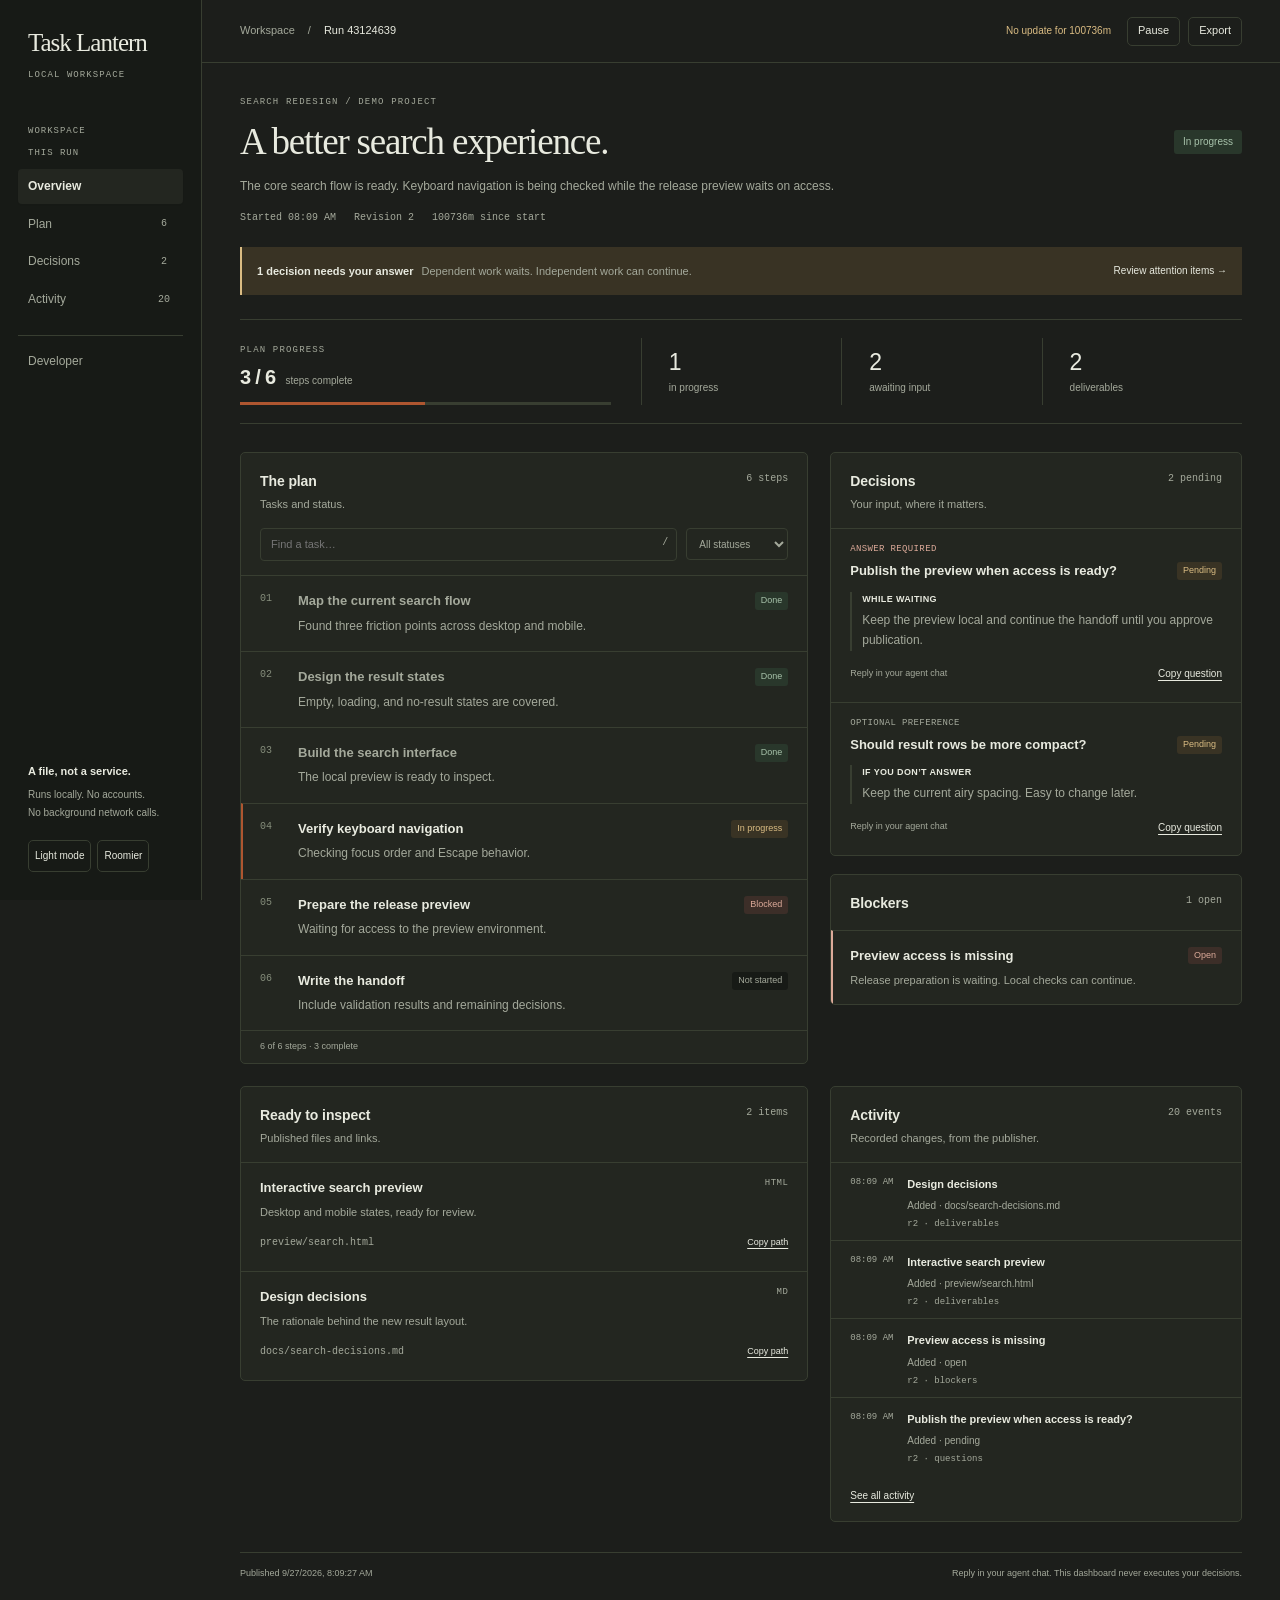
==== examples/demo-dark.html @ 3088f2bc "Build polished workbench with developer tools and run history" ====
<!doctype html>
<html lang="en">
  <head>
    <meta charset="utf-8" />
    <meta name="viewport" content="width=device-width, initial-scale=1" />
    <meta
      http-equiv="Content-Security-Policy"
      content="default-src 'none'; script-src 'unsafe-inline'; style-src 'unsafe-inline'; base-uri 'none'; form-action 'none'"
    />
    <title>A better search experience. · Task Lantern</title>
    <style>
      :root {
  color-scheme: light;
  --bg: #f6f5f1;
  --surface: #fffefa;
  --sidebar: #eeede7;
  --text: #272923;
  --muted: #72756c;
  --faint: #92958b;
  --line: #dedfd5;
  --accent: #ae5630;
  --accent-bg: #eee0d7;
  --green: #3d6956;
  --green-bg: #e7eee8;
  --amber: #885b1c;
  --amber-bg: #f2eadc;
  --red: #a04235;
  --red-bg: #f5e7e1;
  --code: #eeeee8;
  --row: 15px;
  --radius: 5px;
}
* {
  box-sizing: border-box;
}
body {
  margin: 0;
  background: var(--bg);
  color: var(--text);
  font:
    13px/1.55 -apple-system,
    BlinkMacSystemFont,
    "Segoe UI",
    sans-serif;
  -webkit-font-smoothing: antialiased;
}
body.dark {
  color-scheme: dark;
  --bg: #1c1e1b;
  --surface: #232620;
  --sidebar: #171a16;
  --text: #e8eadf;
  --muted: #a4a99b;
  --faint: #858d7b;
  --line: #383e31;
  --accent-bg: #3b3026;
  --green: #a7c2aa;
  --green-bg: #29372b;
  --amber: #dabc83;
  --amber-bg: #393324;
  --red: #dcaa99;
  --red-bg: #3c2e28;
  --code: #1b2019;
}
body.airy {
  --row: 22px;
}
button,
input,
select,
textarea {
  font: inherit;
}
button,
a,
input,
select,
textarea {
  -webkit-tap-highlight-color: transparent;
}
button {
  color: var(--text);
  border: 1px solid var(--line);
  border-radius: var(--radius);
  background: transparent;
  padding: 6px 11px;
  cursor: pointer;
}
button:hover {
  background: var(--sidebar);
}
button:focus-visible,
a:focus-visible,
input:focus-visible,
select:focus-visible,
textarea:focus-visible,
pre:focus-visible {
  outline: 2px solid var(--accent);
  outline-offset: 3px;
}
a {
  color: inherit;
  text-underline-offset: 3px;
}
button,
select {
  min-height: 32px;
}
p {
  margin: 0;
  color: var(--muted);
}
[hidden] {
  display: none !important;
}
h1,
h2,
h3 {
  margin: 0;
}
h2 {
  font-size: 14px;
  font-weight: 650;
  letter-spacing: -0.1px;
}
h3 {
  font-size: 13px;
  font-weight: 600;
}
pre,
code,
kbd,
.mono,
.overline,
.eyebrow,
.count-label,
.side-label {
  font-family: ui-monospace, SFMono-Regular, Consolas, monospace;
}
pre {
  margin: 0;
  font-size: 11px;
  line-height: 1.8;
  white-space: pre-wrap;
  overflow-wrap: anywhere;
  color: var(--text);
}
.shell {
  display: grid;
  grid-template-columns: 202px minmax(0, 1fr);
  min-height: 100vh;
}
.sidebar {
  background: var(--sidebar);
  border-right: 1px solid var(--line);
  padding: 28px 18px;
  position: sticky;
  top: 0;
  height: 100vh;
  display: flex;
  flex-direction: column;
}
.brand {
  font:
    25px/1.2 Georgia,
    "Times New Roman",
    serif;
  letter-spacing: -1px;
  margin-bottom: 42px;
  padding-left: 10px;
}
.brand span {
  display: block;
  font:
    9px/1.8 ui-monospace,
    monospace;
  letter-spacing: 0.12em;
  color: var(--muted);
  margin-top: 9px;
}
.side-label {
  font-size: 9px;
  letter-spacing: 0.11em;
  color: var(--muted);
  padding-left: 10px;
  margin: 0 0 8px;
}
.all-runs {
  display: flex;
  justify-content: space-between;
  text-decoration: none;
  padding: 7px 10px;
  margin-bottom: 26px;
  font-size: 12px;
}
.all-runs:hover {
  text-decoration: underline;
}
nav {
  display: flex;
  flex-direction: column;
  gap: 3px;
}
nav button {
  display: flex;
  justify-content: space-between;
  align-items: center;
  text-align: left;
  border: 0;
  padding: 8px 10px;
  font-size: 12px;
  color: var(--muted);
  border-radius: 4px;
}
nav button[aria-current="page"] {
  background: var(--surface);
  color: var(--text);
  box-shadow: 0 1px 2px #00000006;
  font-weight: 600;
}
nav button span {
  font:
    10px ui-monospace,
    monospace;
  min-width: 18px;
  text-align: center;
  color: var(--muted);
}
nav .dev-nav {
  margin-top: 16px;
  border-top: 1px solid var(--line);
  border-radius: 0;
  padding-top: 16px;
}
.side-bottom {
  margin-top: auto;
  padding: 32px 10px 0;
}
.local-label {
  font-size: 11px;
  font-weight: 600;
  margin-bottom: 6px;
}
.side-bottom p {
  font-size: 10px;
  line-height: 1.8;
}
.side-controls {
  display: flex;
  gap: 6px;
  margin-top: 18px;
}
.side-controls button {
  font-size: 10px;
  padding: 5px 6px;
  white-space: nowrap;
}
.topbar {
  height: 63px;
  display: flex;
  justify-content: space-between;
  align-items: center;
  border-bottom: 1px solid var(--line);
  padding: 0 38px;
  gap: 15px;
  background: var(--bg);
}
.breadcrumb,
.top-actions {
  display: flex;
  align-items: center;
  gap: 13px;
}
.breadcrumb {
  font-size: 11px;
  color: var(--muted);
  min-width: 0;
}
.breadcrumb span:last-child {
  color: var(--text);
  overflow: hidden;
  text-overflow: ellipsis;
  white-space: nowrap;
}
.top-actions {
  gap: 8px;
  flex-shrink: 0;
}
.top-actions button {
  font-size: 11px;
  min-height: 29px;
  padding: 4px 10px;
}
#freshness {
  font-size: 10px;
  color: var(--muted);
  margin-right: 8px;
}
#freshness.stale {
  color: var(--amber);
}
.page {
  max-width: 1370px;
  padding: 33px 38px 25px;
  margin: auto;
}
.run-heading {
  margin-bottom: 24px;
}
.eyebrow,
.overline {
  font-size: 9px;
  letter-spacing: 0.13em;
  color: var(--muted);
}
.eyebrow {
  margin-bottom: 10px;
}
.title-row {
  display: flex;
  align-items: center;
  justify-content: space-between;
  gap: 20px;
}
h1 {
  font:
    37px/1.18 Georgia,
    "Times New Roman",
    serif;
  letter-spacing: -1.2px;
}
.summary {
  margin-top: 12px;
  max-width: 850px;
  font-size: 12px;
  line-height: 1.8;
}
.run-meta {
  display: flex;
  gap: 18px;
  flex-wrap: wrap;
  margin-top: 15px;
  font:
    10px ui-monospace,
    monospace;
  color: var(--muted);
}
.phase {
  font-size: 10px;
  padding: 4px 9px;
  background: var(--green-bg);
  color: var(--green);
  border-radius: 3px;
  white-space: nowrap;
}
.phase.blocked {
  background: var(--red-bg);
  color: var(--red);
}
.phase.paused {
  background: var(--amber-bg);
  color: var(--amber);
}
.attention {
  display: flex;
  align-items: center;
  gap: 20px;
  justify-content: space-between;
  padding: 11px 15px;
  margin-bottom: 24px;
  background: var(--amber-bg);
  border-left: 2px solid var(--amber);
  font-size: 11px;
  color: var(--text);
}
.attention strong {
  font-weight: 600;
}
.attention .attention-meta {
  margin-left: 8px;
  color: var(--muted);
}
.attention button {
  border: 0;
  font-size: 10px;
  color: var(--text);
  white-space: nowrap;
  min-height: 26px;
  padding: 3px 0;
}
.overview-strip {
  display: grid;
  grid-template-columns: minmax(200px, 2fr) repeat(3, 1fr);
  border-top: 1px solid var(--line);
  border-bottom: 1px solid var(--line);
  padding: 18px 0;
  margin-bottom: 28px;
}
.progress-group {
  padding-right: 30px;
}
.progress-line {
  display: flex;
  align-items: baseline;
  gap: 10px;
  margin: 4px 0;
}
.progress-line strong {
  font-size: 20px;
  font-weight: 550;
  letter-spacing: -0.7px;
}
.progress-line span {
  font-size: 10px;
  color: var(--muted);
}
progress {
  appearance: none;
  border: 0;
  display: block;
  width: 100%;
  height: 3px;
  background: var(--line);
  margin-top: 9px;
}
progress::-webkit-progress-bar {
  background: var(--line);
}
progress::-webkit-progress-value {
  background: var(--accent);
}
progress::-moz-progress-bar {
  background: var(--accent);
}
.strip-metric {
  display: flex;
  flex-direction: column;
  justify-content: center;
  border-left: 1px solid var(--line);
  padding-left: 27px;
}
.strip-metric strong {
  font-size: 23px;
  line-height: 1.3;
  font-weight: 450;
}
.strip-metric span {
  font-size: 10px;
  color: var(--muted);
  margin-top: 3px;
}
.workspace-grid {
  display: grid;
  grid-template-columns: minmax(0, 1.38fr) minmax(0, 1fr);
  gap: 22px;
  align-items: start;
}
.workspace-grid.brief {
  grid-template-columns: 1fr;
}
.panel {
  border: 1px solid var(--line);
  background: var(--surface);
  border-radius: var(--radius);
  min-width: 0;
  overflow: hidden;
}
.section-head {
  padding: 18px 19px 15px;
  display: flex;
  align-items: flex-start;
  justify-content: space-between;
  gap: 12px;
}
.section-caption {
  font-size: 11px;
  color: var(--muted);
  display: block;
  margin-top: 3px;
}
.count-label {
  font-size: 10px;
  color: var(--muted);
  white-space: nowrap;
}
.task-tools {
  padding: 0 19px 14px;
  display: flex;
  gap: 9px;
}
.search-box {
  display: flex;
  position: relative;
  min-width: 0;
  flex: 1;
}
.search-box input {
  width: 100%;
  border: 1px solid var(--line);
  border-radius: 4px;
  padding: 7px 29px 7px 10px;
  background: transparent;
  color: var(--text);
  font-size: 11px;
  min-width: 0;
}
.search-box kbd {
  position: absolute;
  right: 9px;
  top: 7px;
  color: var(--muted);
  font-size: 10px;
}
.task-tools select {
  border: 1px solid var(--line);
  border-radius: 4px;
  padding: 4px 20px 4px 8px;
  background: var(--surface);
  color: var(--muted);
  font-size: 10px;
  max-width: 132px;
}
.task-row {
  display: grid;
  grid-template-columns: 28px minmax(0, 1fr) auto;
  gap: 10px;
  padding: var(--row) 19px;
  border-top: 1px solid var(--line);
  align-items: start;
}
.task-number {
  font:
    10px ui-monospace,
    monospace;
  color: var(--faint);
  padding-top: 2px;
}
.task-title {
  font-size: 13px;
  line-height: 1.5;
  font-weight: 550;
}
.task-row.done .task-title {
  color: var(--muted);
}
.task-row.doing {
  border-left: 2px solid var(--accent);
  padding-left: 17px;
}
.task-row p {
  font-size: 12px;
  line-height: 1.7;
  margin-top: 5px;
}
.badge {
  font-size: 9px;
  font-weight: 500;
  white-space: nowrap;
  border-radius: 3px;
  padding: 2px 6px;
  background: var(--sidebar);
  color: var(--muted);
  margin-top: 1px;
}
.badge.done,
.badge.resolved,
.badge.answered {
  color: var(--green);
  background: var(--green-bg);
}
.badge.doing,
.badge.pending {
  color: var(--amber);
  background: var(--amber-bg);
}
.badge.blocked,
.badge.open {
  color: var(--red);
  background: var(--red-bg);
}
.section-foot {
  padding: 9px 19px;
  font-size: 9px;
  color: var(--muted);
  border-top: 1px solid var(--line);
}
.right-column {
  display: flex;
  flex-direction: column;
  gap: 18px;
}
.decision-row,
.blocker-row,
.deliverable-row {
  padding: var(--row) 19px;
  border-top: 1px solid var(--line);
}
.decision-top,
.artifact-top,
.row-top {
  display: flex;
  gap: 10px;
  justify-content: space-between;
  align-items: flex-start;
}
.decision-row h3 {
  font-size: 13px;
  line-height: 1.5;
}
.decision-row .decision-kind {
  display: block;
  font:
    9px ui-monospace,
    monospace;
  color: var(--muted);
  margin-bottom: 7px;
  letter-spacing: 0.04em;
}
.decision-row.required .decision-kind {
  color: var(--red);
}
.decision-default {
  margin-top: 11px;
  border-left: 2px solid var(--line);
  padding-left: 10px;
  font-size: 12px;
  color: var(--muted);
  line-height: 1.7;
}
.decision-default strong {
  display: block;
  font-size: 9px;
  text-transform: uppercase;
  letter-spacing: 0.04em;
  color: var(--text);
  font-weight: 600;
  margin-bottom: 3px;
}
.decision-action {
  display: flex;
  justify-content: space-between;
  align-items: center;
  margin-top: 11px;
}
.decision-action span {
  font-size: 9px;
  color: var(--muted);
}
.text-button {
  border: 0;
  background: none;
  border-radius: 0;
  min-height: 25px;
  padding: 3px 0;
  font-size: 10px;
  color: var(--text);
  text-decoration: underline;
  text-underline-offset: 3px;
}
.text-button:hover {
  background: none;
  color: var(--accent);
}
.blocker-row p,
.deliverable-row p {
  font-size: 11px;
  line-height: 1.7;
  margin-top: 5px;
}
.blocker-row.open {
  border-left: 2px solid var(--red);
  padding-left: 17px;
}
.path-line {
  display: flex;
  align-items: center;
  gap: 10px;
  margin-top: 9px;
}
.path {
  font:
    10px/1.6 ui-monospace,
    monospace;
  overflow-wrap: anywhere;
  min-width: 0;
  color: var(--muted);
  flex: 1;
}
.path-line button,
.path-line a {
  font-size: 9px;
  flex-shrink: 0;
}
.artifact-label {
  font:
    9px ui-monospace,
    monospace;
  color: var(--muted);
  text-transform: uppercase;
  letter-spacing: 0.05em;
}
.activity-row {
  display: grid;
  grid-template-columns: 45px minmax(0, 1fr);
  gap: 12px;
  padding: 11px 19px;
  border-top: 1px solid var(--line);
}
.activity-time {
  font:
    9px ui-monospace,
    monospace;
  color: var(--muted);
  padding-top: 3px;
}
.activity-row strong {
  font-size: 11px;
  font-weight: 550;
}
.activity-row p {
  font-size: 10px;
  line-height: 1.7;
  margin-top: 3px;
}
.activity-row .event-meta {
  font:
    9px ui-monospace,
    monospace;
  color: var(--muted);
  margin-top: 5px;
}
.activity-panel > button {
  margin: 9px 19px 12px;
}
.empty {
  padding: 22px 19px;
  font-size: 11px;
  color: var(--muted);
  line-height: 1.8;
}
.empty strong {
  display: block;
  color: var(--text);
  font-size: 12px;
  font-weight: 500;
  margin-bottom: 3px;
}
.view-heading {
  margin: 28px 0 18px;
}
.view-heading h2 {
  font:
    25px Georgia,
    serif;
}
.view-heading p {
  font-size: 11px;
  margin-top: 6px;
}
.workspace-grid.single {
  grid-template-columns: 1fr;
}
.dev-stats {
  display: grid;
  grid-template-columns: repeat(4, 1fr);
  gap: 16px;
  margin-bottom: 22px;
}
.dev-stat {
  border-bottom: 1px solid var(--line);
  padding: 0 0 12px;
}
.dev-stat span {
  font-size: 9px;
  color: var(--muted);
  display: block;
  text-transform: uppercase;
  letter-spacing: 0.05em;
}
.dev-stat strong {
  font:
    13px ui-monospace,
    monospace;
  display: block;
  margin-top: 7px;
  overflow-wrap: anywhere;
}
.dev-grid {
  display: grid;
  grid-template-columns: 1.2fr 1fr;
  gap: 22px;
  margin-bottom: 22px;
}
.dev-intro {
  padding: 0 19px 15px;
  font-size: 11px;
  line-height: 1.8;
}
.command {
  padding: 13px 19px;
  border-top: 1px solid var(--line);
}
.command-head {
  display: flex;
  justify-content: space-between;
  align-items: center;
  margin-bottom: 7px;
  font-size: 10px;
}
.command code {
  font-size: 10px;
  line-height: 1.8;
  overflow-wrap: anywhere;
  display: block;
  color: var(--muted);
}
.command-note {
  padding: 12px 19px;
  border-top: 1px solid var(--line);
  font-size: 10px;
}
.dev-grid pre {
  margin: 0 19px 18px;
  background: var(--code);
  padding: 14px;
}
.snapshot-panel pre {
  padding: 20px;
  border-top: 1px solid var(--line);
  max-height: 520px;
  overflow: auto;
}
footer {
  display: flex;
  flex-wrap: wrap;
  gap: 12px;
  justify-content: space-between;
  margin-top: 30px;
  border-top: 1px solid var(--line);
  padding-top: 14px;
  font-size: 9px;
  color: var(--muted);
}
.skip {
  position: fixed;
  top: -100px;
  left: 20px;
  z-index: 10;
  background: var(--surface);
  padding: 10px;
}
.skip:focus {
  top: 10px;
}
.sr-only {
  position: absolute;
  width: 1px;
  height: 1px;
  padding: 0;
  overflow: hidden;
  clip: rect(0, 0, 0, 0);
  white-space: nowrap;
  border: 0;
}
#toast {
  position: fixed;
  bottom: 24px;
  left: 50%;
  transform: translateX(-50%);
  background: var(--text);
  color: var(--bg);
  padding: 10px 18px;
  border-radius: 5px;
  font-size: 12px;
  z-index: 20;
  max-width: 90vw;
}
dialog {
  background: var(--surface);
  color: var(--text);
  border: 1px solid var(--line);
  border-radius: 8px;
  padding: 25px;
  width: 470px;
  max-width: calc(100vw - 32px);
}
dialog::backdrop {
  background: #10181075;
}
.dialog-head {
  display: flex;
  align-items: center;
  justify-content: space-between;
  gap: 20px;
  margin-bottom: 18px;
}
.dialog-head h2 {
  font:
    26px Georgia,
    serif;
  margin-top: 6px;
}
.dialog-head button {
  font-size: 11px;
}
dialog > p {
  font-size: 12px;
  line-height: 1.8;
  margin-bottom: 18px;
}
.export-choice {
  display: block;
  width: 100%;
  text-align: left;
  padding: 14px;
  margin-top: 9px;
}
.export-choice strong {
  font-size: 12px;
  display: block;
}
.export-choice span {
  font-size: 11px;
  color: var(--muted);
  display: block;
  margin-top: 4px;
}
#copy-text {
  width: 100%;
  height: 180px;
  border: 1px solid var(--line);
  padding: 12px;
  background: var(--code);
  color: var(--text);
  font:
    11px/1.7 ui-monospace,
    monospace;
}
@media (min-width: 1450px) {
  .page {
    padding-top: 42px;
  }
  .workspace-grid {
    gap: 28px;
  }
  .section-head {
    padding-top: 22px;
  }
}
@media (max-width: 1150px) {
  .shell {
    grid-template-columns: 172px minmax(0, 1fr);
  }
  .sidebar {
    padding: 25px 12px;
  }
  .brand {
    font-size: 23px;
  }
  .page {
    padding: 27px 25px;
  }
  .topbar {
    padding: 0 25px;
  }
  .task-row {
    grid-template-columns: 20px minmax(0, 1fr);
  }
  .task-row .badge {
    grid-column: 2;
    justify-self: start;
  }
  .workspace-grid {
    grid-template-columns: 1.2fr 1fr;
    gap: 16px;
  }
  .strip-metric {
    padding-left: 18px;
  }
  .title-row {
    align-items: flex-start;
  }
  h1 {
    font-size: 33px;
  }
  .progress-line {
    flex-wrap: wrap;
    gap: 3px 8px;
  }
}
@media (max-width: 850px) {
  .shell {
    display: block;
  }
  .sidebar {
    position: static;
    height: auto;
    border-right: 0;
    border-bottom: 1px solid var(--line);
    padding: 16px 20px;
  }
  .brand {
    font-size: 22px;
    margin: 0;
  }
  .brand span,
  .side-label,
  .all-runs,
  .side-bottom p,
  .local-label {
    display: none;
  }
  .sidebar nav {
    flex-direction: row;
    overflow: auto;
    margin-top: 16px;
    gap: 4px;
    padding-bottom: 1px;
  }
  nav button {
    white-space: nowrap;
    gap: 8px;
    padding: 7px 10px;
  }
  nav .dev-nav {
    margin: 0;
    border: 0;
    padding: 7px 10px;
    border-radius: 4px;
  }
  .side-bottom {
    position: absolute;
    right: 20px;
    top: 15px;
    padding: 0;
  }
  .side-controls {
    margin: 0;
  }
  .side-controls button {
    padding: 5px 8px;
  }
  .topbar {
    height: 48px;
    padding: 0 20px;
  }
  .page {
    padding: 25px 20px;
  }
  .breadcrumb {
    font-size: 10px;
  }
  .top-actions {
    gap: 6px;
  }
  #freshness {
    font-size: 9px;
  }
  .workspace-grid {
    grid-template-columns: minmax(0, 1.2fr) minmax(0, 1fr);
  }
  .dev-grid {
    grid-template-columns: 1fr;
  }
  .run-meta {
    font-size: 9px;
    gap: 12px;
  }
  .attention {
    gap: 10px;
  }
  .attention .attention-meta {
    display: none;
  }
}
@media (max-width: 600px) {
  .workspace-grid {
    grid-template-columns: 1fr;
  }
  .sidebar {
    padding-left: 16px;
    padding-right: 16px;
  }
  .page {
    padding: 22px 16px;
  }
  .topbar {
    padding: 0 16px;
  }
  .breadcrumb {
    max-width: 95px;
  }
  .breadcrumb span:first-child,
  .breadcrumb span:nth-child(2) {
    display: none;
  }
  h1 {
    font-size: 31px;
    letter-spacing: -0.8px;
  }
  .title-row {
    display: block;
  }
  .phase {
    display: inline-block;
    margin-top: 13px;
  }
  .summary {
    font-size: 12px;
  }
  .overview-strip {
    grid-template-columns: repeat(3, 1fr);
    gap: 18px 0;
  }
  .progress-group {
    grid-column: 1/-1;
    padding: 0;
  }
  .strip-metric {
    padding: 0 14px;
  }
  .strip-metric:nth-child(2) {
    border: 0;
    padding-left: 0;
  }
  .strip-metric strong {
    font-size: 20px;
  }
  .attention {
    font-size: 10px;
    padding: 10px 12px;
  }
  .attention button {
    font-size: 10px;
  }
  .task-row {
    grid-template-columns: 24px minmax(0, 1fr) auto;
    gap: 8px;
  }
  .task-row .badge {
    grid-column: auto;
  }
  .dev-stats {
    grid-template-columns: repeat(2, 1fr);
  }
  .run-meta {
    row-gap: 9px;
  }
  .top-actions button {
    min-height: 30px;
  }
  footer {
    line-height: 1.7;
  }
  .section-head {
    padding: 16px;
  }
  .task-tools {
    padding: 0 16px 12px;
  }
  .task-row,
  .decision-row,
  .blocker-row,
  .deliverable-row {
    padding: var(--row) 16px;
  }
  .task-row.doing,
  .blocker-row.open {
    padding-left: 14px;
  }
}
@media (prefers-reduced-motion: reduce) {
  * {
    scroll-behavior: auto !important;
  }
}
@media print {
  .sidebar,
  .topbar,
  .task-tools,
  .text-button,
  .attention button {
    display: none !important;
  }
  .shell {
    display: block;
  }
  .page {
    padding: 0;
  }
  .workspace-grid {
    display: block;
  }
  .panel {
    break-inside: avoid;
    margin-bottom: 16px;
  }
  .right-column {
    display: block;
  }
  body {
    --bg: white;
    --surface: white;
    --text: black;
    --muted: #555;
    --line: #ddd;
  }
  .run-heading {
    margin-top: 0;
  }
}

@media (max-width: 600px) {
  .sidebar nav {
    gap: 2px;
  }
  .sidebar nav button {
    font-size: 11px;
    padding: 7px 6px;
    gap: 4px;
  }
  .sidebar nav button span {
    display: none;
  }
  .sidebar nav {
    justify-content: space-between;
  }
  .side-controls button {
    font-size: 10px;
  }
  .brand {
    font-size: 21px;
  }
}


    </style>
  </head>
  <body>
    <a class="skip" href="#main">Skip to work</a>
    <noscript
      >Enable JavaScript to view this offline dashboard. The source data is in
      state.json beside this file.</noscript
    >
    <div class="shell">
      <aside class="sidebar">
        <div class="brand">Task Lantern<span>LOCAL WORKSPACE</span></div>
        <div class="side-label">WORKSPACE</div>
        <a id="all-runs" class="all-runs" href="../index.html"
          >All runs <span aria-hidden="true">↗</span></a
        >
        <div class="side-label">THIS RUN</div>
        <nav id="navigation" aria-label="Run views">
          <button data-view="overview" aria-current="page">Overview</button>
          <button data-view="plan">Plan <span id="nav-tasks"></span></button>
          <button data-view="decisions">
            Decisions <span id="nav-decisions"></span>
          </button>
          <button data-view="activity">
            Activity <span id="nav-activity"></span>
          </button>
          <button data-view="developer" class="dev-nav">Developer</button>
        </nav>
        <div class="side-bottom">
          <div class="local-label">A file, not a service.</div>
          <p>Runs locally. No accounts.<br />No background network calls.</p>
          <div class="side-controls">
            <button id="theme" aria-label="Switch color theme">Dark mode</button
            ><button id="density" aria-label="Toggle row density">
              Roomier
            </button>
          </div>
        </div>
      </aside>
      <main id="main" tabindex="-1">
        <header class="topbar">
          <div class="breadcrumb">
            <span>Workspace</span><span aria-hidden="true">/</span
            ><span id="run-short"></span>
          </div>
          <div class="top-actions">
            <span id="freshness" role="status"></span
            ><button id="refresh" aria-pressed="false">Pause</button
            ><button id="export">Export</button>
          </div>
        </header>
        <div class="page">
          <section class="run-heading">
            <div class="eyebrow" id="eyebrow"></div>
            <div class="title-row">
              <h1 id="title"></h1>
              <span id="phase" class="phase"></span>
            </div>
            <p id="summary" class="summary"></p>
            <div class="run-meta">
              <span id="started"></span><span id="revision"></span
              ><span id="duration"></span>
            </div>
          </section>
          <section
            class="attention"
            id="attention"
            aria-label="Attention needed"
          ></section>
          <div class="overview-strip" id="overview-strip">
            <div class="progress-group">
              <span class="overline">PLAN PROGRESS</span>
              <div class="progress-line">
                <strong id="completion"></strong
                ><span id="progress-note"></span>
              </div>
              <progress id="progress" aria-label="Tasks completed"></progress>
            </div>
            <div class="strip-metric">
              <strong id="doing-count"></strong><span>in progress</span>
            </div>
            <div class="strip-metric">
              <strong id="question-count"></strong><span>awaiting input</span>
            </div>
            <div class="strip-metric">
              <strong id="artifact-count"></strong><span>deliverables</span>
            </div>
          </div>
          <div class="view-heading" id="view-heading" hidden>
            <h2 id="view-title"></h2>
            <p id="view-description"></p>
          </div>
          <div class="workspace-grid" id="workspace-grid">
            <section
              class="panel task-panel"
              id="tasks"
              aria-labelledby="tasks-title"
            >
              <div class="section-head">
                <div>
                  <h2 id="tasks-title">The plan</h2>
                  <span class="section-caption">Tasks and status.</span>
                </div>
                <span id="task-total" class="count-label"></span>
              </div>
              <div class="task-tools">
                <label class="search-box"
                  ><span class="sr-only">Search tasks</span
                  ><input
                    id="task-search"
                    type="search"
                    placeholder="Find a task…"
                    autocomplete="off"
                  /><kbd>/</kbd></label
                ><label
                  ><span class="sr-only">Filter task status</span
                  ><select id="task-filter">
                    <option value="all">All statuses</option>
                    <option value="open">Unfinished</option>
                    <option value="doing">In progress</option>
                    <option value="blocked">Blocked</option>
                    <option value="done">Completed</option>
                    <option value="todo">Not started</option>
                    <option value="skipped">Skipped</option>
                  </select></label
                >
              </div>
              <div id="task-list"></div>
              <div id="task-empty" class="empty" hidden>
                No tasks match. Try another search or status.
              </div>
              <div
                id="task-result"
                class="section-foot"
                aria-live="polite"
              ></div>
            </section>
            <div class="right-column" id="right-column">
              <section
                class="panel decisions-panel"
                id="questions"
                aria-labelledby="questions-title"
              >
                <div class="section-head">
                  <div>
                    <h2 id="questions-title">Decisions</h2>
                    <span class="section-caption"
                      >Your input, where it matters.</span
                    >
                  </div>
                  <span id="decision-total" class="count-label"></span>
                </div>
                <div id="question-list"></div>
              </section>
              <section
                class="panel blocker-panel"
                id="blockers"
                aria-labelledby="blockers-title"
              >
                <div class="section-head">
                  <h2 id="blockers-title">Blockers</h2>
                  <span id="blocker-total" class="count-label"></span>
                </div>
                <div id="blocker-list"></div>
              </section>
            </div>
            <section
              class="panel deliverable-panel"
              id="deliverables"
              aria-labelledby="deliverables-title"
            >
              <div class="section-head">
                <div>
                  <h2 id="deliverables-title">Ready to inspect</h2>
                  <span class="section-caption"
                    >Published files and links.</span
                  >
                </div>
                <span id="deliverable-total" class="count-label"></span>
              </div>
              <div id="deliverable-list"></div>
            </section>
            <section
              class="panel activity-panel"
              id="activity"
              aria-labelledby="activity-title"
            >
              <div class="section-head">
                <div>
                  <h2 id="activity-title">Activity</h2>
                  <span class="section-caption"
                    >Recorded changes, from the publisher.</span
                  >
                </div>
                <span class="count-label" id="activity-total"></span>
              </div>
              <div id="activity-list"></div>
              <button class="text-button" id="all-activity">
                See all activity
              </button>
            </section>
          </div>
          <section id="developer" hidden>
            <div class="dev-stats" id="dev-stats"></div>
            <div class="dev-grid">
              <section class="panel">
                <div class="section-head">
                  <h2>Work with this run</h2>
                  <span class="count-label">CLI</span>
                </div>
                <p class="dev-intro">
                  Run these commands in your terminal. Publishing still requires
                  the current revision.
                </p>
                <div id="commands"></div>
                <p class="command-note">
                  Commands use POSIX shell quoting. On Windows, use Git Bash or
                  WSL. Patch accepts complete rows by ID; omitted rows stay
                  intact.
                </p>
              </section>
              <section class="panel">
                <div class="section-head">
                  <h2>Patch example</h2>
                  <button id="copy-patch" class="text-button">Copy JSON</button>
                </div>
                <p class="dev-intro">
                  Save as <code>patch.json</code>, edit the values, then use the
                  patch command. Copying never changes the run.
                </p>
                <pre id="patch-example" tabindex="0"></pre>
              </section>
            </div>
            <section class="panel snapshot-panel">
              <div class="section-head">
                <div>
                  <h2>Current snapshot</h2>
                  <span class="section-caption"
                    >Exact published source. Read-only.</span
                  >
                </div>
                <button id="copy-snapshot" class="text-button">
                  Copy JSON
                </button>
              </div>
              <pre id="snapshot-json" tabindex="0"></pre>
            </section>
          </section>
          <footer>
            <span id="updated"></span
            ><span
              >Reply in your agent chat. This dashboard never executes your
              decisions.</span
            >
          </footer>
        </div>
      </main>
    </div>
    <div id="toast" role="status" aria-live="polite" hidden></div>
    <dialog id="export-dialog" aria-labelledby="export-title">
      <div class="dialog-head">
        <div>
          <div class="overline">TAKE THE WORK WITH YOU</div>
          <h2 id="export-title">Export this run</h2>
        </div>
        <button id="close-export" aria-label="Close export dialog">
          Close
        </button>
      </div>
      <p>
        A snapshot of the published state. Review task details before sharing.
      </p>
      <button id="export-markdown" class="export-choice">
        <strong>Markdown handoff</strong
        ><span>Plan, decisions, blockers, and deliverables.</span></button
      ><button id="export-json" class="export-choice">
        <strong>Full state · JSON</strong
        ><span
          >Current snapshot and the recorded activity journal.</span
        ></button
      ><button id="copy-summary" class="export-choice">
        <strong>Copy a short update</strong
        ><span>Paste a concise status into your own message.</span>
      </button>
    </dialog>
    <dialog id="copy-dialog" aria-labelledby="copy-title">
      <div class="dialog-head">
        <h2 id="copy-title">Copy this text</h2>
        <button id="close-copy">Close</button>
      </div>
      <p>
        Your browser blocked automatic clipboard access. Select and copy the
        text below.
      </p>
      <textarea id="copy-text" readonly aria-label="Text to copy"></textarea>
    </dialog>
    <script id="state" type="application/json">
      {"version": 2, "run": "20260927-080927-43124639", "revision": 2, "started_at": "2026-09-27T08:09:27+00:00", "updated_at": "2026-09-27T08:09:27+00:00", "history": [{"revision": 1, "at": "2026-09-27T08:09:27+00:00", "panel": "run", "label": "title", "before": "Task Lantern demo", "after": "A better search experience.", "kind": "updated"}, {"revision": 1, "at": "2026-09-27T08:09:27+00:00", "panel": "run", "label": "summary", "before": "Preparing the plan.", "after": "Mapping the search flow and planning the implementation.", "kind": "updated"}, {"revision": 1, "at": "2026-09-27T08:09:27+00:00", "panel": "tasks", "label": "Map the current search flow", "before": "", "after": "todo", "kind": "added"}, {"revision": 1, "at": "2026-09-27T08:09:27+00:00", "panel": "tasks", "label": "Design the result states", "before": "", "after": "todo", "kind": "added"}, {"revision": 1, "at": "2026-09-27T08:09:27+00:00", "panel": "tasks", "label": "Build the search interface", "before": "", "after": "todo", "kind": "added"}, {"revision": 1, "at": "2026-09-27T08:09:27+00:00", "panel": "tasks", "label": "Verify keyboard navigation", "before": "", "after": "todo", "kind": "added"}, {"revision": 1, "at": "2026-09-27T08:09:27+00:00", "panel": "tasks", "label": "Prepare the release preview", "before": "", "after": "todo", "kind": "added"}, {"revision": 1, "at": "2026-09-27T08:09:27+00:00", "panel": "tasks", "label": "Write the handoff", "before": "", "after": "todo", "kind": "added"}, {"revision": 2, "at": "2026-09-27T08:09:27+00:00", "panel": "run", "label": "summary", "before": "Mapping the search flow and planning the implementation.", "after": "The core search flow is ready. Keyboard navigation is being checked while the release preview waits on access.", "kind": "updated"}, {"revision": 2, "at": "2026-09-27T08:09:27+00:00", "panel": "tasks", "label": "Map the current search flow", "before": "todo", "after": "done", "kind": "status"}, {"revision": 2, "at": "2026-09-27T08:09:27+00:00", "panel": "tasks", "label": "Design the result states", "before": "todo", "after": "done", "kind": "status"}, {"revision": 2, "at": "2026-09-27T08:09:27+00:00", "panel": "tasks", "label": "Build the search interface", "before": "todo", "after": "done", "kind": "status"}, {"revision": 2, "at": "2026-09-27T08:09:27+00:00", "panel": "tasks", "label": "Verify keyboard navigation", "before": "todo", "after": "doing", "kind": "status"}, {"revision": 2, "at": "2026-09-27T08:09:27+00:00", "panel": "tasks", "label": "Prepare the release preview", "before": "todo", "after": "blocked", "kind": "status"}, {"revision": 2, "at": "2026-09-27T08:09:27+00:00", "panel": "tasks", "label": "Write the handoff", "before": "", "after": "Details changed", "kind": "updated"}, {"revision": 2, "at": "2026-09-27T08:09:27+00:00", "panel": "questions", "label": "Should result rows be more compact?", "before": "", "after": "pending", "kind": "added"}, {"revision": 2, "at": "2026-09-27T08:09:27+00:00", "panel": "questions", "label": "Publish the preview when access is ready?", "before": "", "after": "pending", "kind": "added"}, {"revision": 2, "at": "2026-09-27T08:09:27+00:00", "panel": "blockers", "label": "Preview access is missing", "before": "", "after": "open", "kind": "added"}, {"revision": 2, "at": "2026-09-27T08:09:27+00:00", "panel": "deliverables", "label": "Interactive search preview", "before": "", "after": "preview/search.html", "kind": "added"}, {"revision": 2, "at": "2026-09-27T08:09:27+00:00", "panel": "deliverables", "label": "Design decisions", "before": "", "after": "docs/search-decisions.md", "kind": "added"}], "style": {"theme": "dark", "density": "dense", "accent": "#ae5630"}, "snapshot": {"title": "A better search experience.", "summary": "The core search flow is ready. Keyboard navigation is being checked while the release preview waits on access.", "phase": "active", "tasks": [{"id": "audit", "title": "Map the current search flow", "status": "done", "detail": "Found three friction points across desktop and mobile."}, {"id": "design", "title": "Design the result states", "status": "done", "detail": "Empty, loading, and no-result states are covered."}, {"id": "build", "title": "Build the search interface", "status": "done", "detail": "The local preview is ready to inspect."}, {"id": "keyboard", "title": "Verify keyboard navigation", "status": "doing", "detail": "Checking focus order and Escape behavior."}, {"id": "release", "title": "Prepare the release preview", "status": "blocked", "detail": "Waiting for access to the preview environment."}, {"id": "handoff", "title": "Write the handoff", "status": "todo", "detail": "Include validation results and remaining decisions."}], "questions": [{"id": "density", "question": "Should result rows be more compact?", "status": "pending", "requires_answer": false, "default": "Keep the current airy spacing. Easy to change later.", "answer": ""}, {"id": "publish", "question": "Publish the preview when access is ready?", "status": "pending", "requires_answer": true, "default": "Keep the preview local and continue the handoff until you approve publication.", "answer": ""}], "blockers": [{"id": "access", "title": "Preview access is missing", "status": "open", "detail": "Release preparation is waiting. Local checks can continue."}], "deliverables": [{"id": "preview", "title": "Interactive search preview", "path": "preview/search.html", "detail": "Desktop and mobile states, ready for review."}, {"id": "notes", "title": "Design decisions", "path": "docs/search-decisions.md", "detail": "The rationale behind the new result layout."}]}, "home_href": "", "demo": true, "presentation": {"eyebrow": "SEARCH REDESIGN / DEMO PROJECT", "order": ["tasks", "questions", "blockers", "deliverables"], "layout": "board"}, "commands": {"status": "python3 /path/to/dashboard.py --project /path/to/project status 20260927-080927-43124639", "patch": "python3 /path/to/dashboard.py --project /path/to/project patch 20260927-080927-43124639 --input patch.json --expected-revision 2", "render": "python3 /path/to/dashboard.py --project /path/to/project render 20260927-080927-43124639"}}
    </script>
    <script>
      "use strict";
const state = JSON.parse(document.getElementById("state").textContent);
const data = state.snapshot,
  history = state.history || [];
const $ = (id) => document.getElementById(id);
const el = (tag, content, cls) => {
  const item = document.createElement(tag);
  if (content !== undefined) item.textContent = content;
  if (cls) item.className = cls;
  return item;
};
const labels = {
  todo: "Not started",
  doing: "In progress",
  done: "Done",
  blocked: "Blocked",
  skipped: "Skipped",
  pending: "Pending",
  answered: "Answered",
  defaulted: "Default used",
  open: "Open",
  resolved: "Resolved",
};
const key = "lantern-ui:" + state.run;
function browserStorage(name) {
  try {
    return window[name];
  } catch {
    return null;
  }
}
const sessionStore = browserStorage("sessionStorage"),
  localStore = browserStorage("localStorage");
function readStore(storage, name, fallback) {
  try {
    return JSON.parse(storage.getItem(name)) || fallback;
  } catch {
    return fallback;
  }
}
function writeStore(storage, name, value) {
  try {
    storage.setItem(name, JSON.stringify(value));
  } catch {}
}
let ui = readStore(sessionStore, key, {});
const views = ["overview", "plan", "decisions", "activity", "developer"];
if (!views.includes(ui.view)) ui.view = "overview";
let theme = readStore(localStore, "lantern-theme", state.style.theme),
  density = readStore(localStore, "lantern-density", state.style.density);
if (!["light", "dark"].includes(theme)) theme = state.style.theme;
if (!["dense", "airy"].includes(density)) density = state.style.density;
function save() {
  writeStore(sessionStore, key, ui);
}
function appearance() {
  document.body.classList.toggle("dark", theme === "dark");
  document.body.classList.toggle("airy", density === "airy");
  $("theme").textContent = theme === "dark" ? "Light mode" : "Dark mode";
  $("density").textContent = density === "dense" ? "Roomier" : "Compact";
}
$("theme").addEventListener("click", () => {
  theme = theme === "dark" ? "light" : "dark";
  writeStore(localStore, "lantern-theme", theme);
  appearance();
});
$("density").addEventListener("click", () => {
  density = density === "dense" ? "airy" : "dense";
  writeStore(localStore, "lantern-density", density);
  appearance();
});
appearance();
document.documentElement.style.setProperty("--accent", state.style.accent);
$("title").textContent = data.title;
$("summary").textContent = data.summary;
$("eyebrow").textContent = state.presentation.eyebrow;
$("run-short").textContent = "Run " + state.run.slice(-8);
$("revision").textContent = "Revision " + state.revision;
$("phase").textContent = {
  active: "In progress",
  blocked: "Blocked",
  paused: "Paused",
  complete: "Complete",
}[data.phase];
$("phase").classList.add(data.phase);
const started = new Date(state.started_at),
  updated = new Date(state.updated_at);
$("started").textContent =
  "Started " +
  started.toLocaleTimeString([], { hour: "2-digit", minute: "2-digit" });
$("updated").textContent = "Published " + updated.toLocaleString();
if (state.home_href) {
  $("all-runs").href = state.home_href;
} else {
  $("all-runs").hidden = true;
}
const done = data.tasks.filter((t) => t.status === "done").length,
  skipped = data.tasks.filter((t) => t.status === "skipped").length;
const pending = data.questions.filter((q) => q.status === "pending"),
  required = pending.filter((q) => q.requires_answer),
  blockers = data.blockers.filter((b) => b.status === "open");
$("completion").textContent = done + " / " + data.tasks.length;
$("progress-note").textContent =
  "steps complete" + (skipped ? " · " + skipped + " skipped" : "");
$("progress").max = Math.max(1, data.tasks.length);
$("progress").value = done;
$("doing-count").textContent = data.tasks.filter(
  (t) => t.status === "doing",
).length;
$("question-count").textContent = pending.length;
$("artifact-count").textContent = data.deliverables.length;
$("nav-tasks").textContent = data.tasks.length;
$("nav-decisions").textContent = pending.length;
$("nav-activity").textContent = history.length;
$("task-total").textContent = data.tasks.length + " steps";
$("decision-total").textContent = pending.length + " pending";
$("blocker-total").textContent = blockers.length + " open";
$("deliverable-total").textContent = data.deliverables.length + " items";
if (required.length || blockers.length) {
  const text = el("div");
  text.append(
    el(
      "strong",
      required.length
        ? required.length +
            " decision" +
            (required.length === 1 ? " needs" : "s need") +
            " your answer"
        : blockers.length +
            " blocker" +
            (blockers.length === 1 ? " needs" : "s need") +
            " attention",
    ),
  );
  text.append(
    el(
      "span",
      required.length
        ? "Dependent work waits. Independent work can continue."
        : "The rest of the plan can still move forward.",
      "attention-meta",
    ),
  );
  const button = el("button", "Review attention items →");
  button.addEventListener("click", () => setView("decisions"));
  $("attention").append(text, button);
} else {
  $("attention").hidden = true;
}
function badge(status) {
  return el("span", labels[status] || status, "badge " + status);
}
function empty(container, title, description) {
  const item = el("div", undefined, "empty");
  item.append(el("strong", title), el("span", description));
  container.append(item);
}
let toastTimer;
function toast(message) {
  $("toast").textContent = message;
  $("toast").hidden = false;
  clearTimeout(toastTimer);
  toastTimer = setTimeout(() => {
    $("toast").hidden = true;
  }, 2600);
}
async function copy(text) {
  try {
    await navigator.clipboard.writeText(text);
    toast("Copied to clipboard");
  } catch {
    $("copy-text").value = text;
    $("copy-dialog").showModal();
    $("copy-text").focus();
    $("copy-text").select();
  }
}
$("close-copy").addEventListener("click", () => $("copy-dialog").close());
function copyButton(label, text) {
  const button = el("button", label, "text-button");
  button.addEventListener("click", () => copy(text));
  return button;
}
const taskRows = [];
for (const [index, task] of data.tasks.entries()) {
  const row = el("article", undefined, "row task-row " + task.status);
  row.dataset.status = task.status;
  const content = el("div");
  content.append(el("h3", task.title, "task-title"));
  if (task.detail) content.append(el("p", task.detail));
  row.append(
    el("span", String(index + 1).padStart(2, "0"), "task-number"),
    content,
    badge(task.status),
  );
  $("task-list").append(row);
  taskRows.push({ row, task });
}
if (!data.tasks.length)
  empty(
    $("task-list"),
    "The plan is taking shape.",
    "Steps appear when the agent publishes its first plan.",
  );
$("task-search").value = typeof ui.query === "string" ? ui.query : "";
$("task-filter").value = [
  "all",
  "open",
  "doing",
  "blocked",
  "done",
  "todo",
  "skipped",
].includes(ui.filter)
  ? ui.filter
  : "all";
function filterTasks() {
  const query = $("task-search").value.toLowerCase().trim(),
    filter = $("task-filter").value;
  let visible = 0;
  for (const { row, task } of taskRows) {
    const status =
      filter === "all" ||
      (filter === "open"
        ? !["done", "skipped"].includes(task.status)
        : task.status === filter);
    const match =
      status &&
      (task.title + " " + task.detail + " " + task.id)
        .toLowerCase()
        .includes(query);
    row.hidden = !match;
    if (match) visible++;
  }
  $("task-empty").hidden = visible > 0 || !data.tasks.length;
  $("task-result").textContent =
    visible + " of " + data.tasks.length + " steps · " + done + " complete";
  ui.query = $("task-search").value;
  ui.filter = filter;
  save();
}
$("task-search").addEventListener("input", filterTasks);
$("task-filter").addEventListener("change", filterTasks);
filterTasks();
const questions = [...data.questions].sort(
  (a, b) =>
    (a.status === "pending" ? 0 : 2) +
    (a.requires_answer ? 0 : 1) -
    ((b.status === "pending" ? 0 : 2) + (b.requires_answer ? 0 : 1)),
);
for (const question of questions) {
  const row = el(
    "article",
    undefined,
    "row decision-row" + (question.requires_answer ? " required" : ""),
  );
  row.append(
    el(
      "span",
      question.requires_answer ? "ANSWER REQUIRED" : "OPTIONAL PREFERENCE",
      "decision-kind",
    ),
  );
  const top = el("div", undefined, "decision-top");
  top.append(el("h3", question.question), badge(question.status));
  row.append(top);
  const box = el("div", undefined, "decision-default");
  box.append(
    el(
      "strong",
      question.status === "answered"
        ? "Your answer"
        : question.requires_answer
          ? "While waiting"
          : question.status === "defaulted"
            ? "Default applied"
            : "If you don’t answer",
    ),
    el(
      "span",
      question.status === "answered" ? question.answer : question.default,
    ),
  );
  row.append(box);
  const action = el("div", undefined, "decision-action");
  action.append(
    el(
      "span",
      question.status === "pending"
        ? "Reply in your agent chat"
        : "Recorded in this run",
    ),
    copyButton(
      "Copy question",
      "Question " + question.id + ": " + question.question + "\nMy answer: ",
    ),
  );
  row.append(action);
  $("question-list").append(row);
}
if (!questions.length)
  empty(
    $("question-list"),
    "No decisions waiting.",
    "The agent has what it needs to keep working.",
  );
for (const blocker of [...data.blockers].sort((a, b) =>
  a.status === b.status ? 0 : a.status === "open" ? -1 : 1,
)) {
  const row = el("article", undefined, "row blocker-row " + blocker.status),
    top = el("div", undefined, "row-top");
  top.append(el("h3", blocker.title), badge(blocker.status));
  row.append(top);
  if (blocker.detail) row.append(el("p", blocker.detail));
  $("blocker-list").append(row);
}
if (!data.blockers.length)
  empty(
    $("blocker-list"),
    "Nothing is blocked.",
    "No blockers have been reported for this run.",
  );
function safeWebLink(value) {
  try {
    const url = new URL(value);
    return ["https:", "http:"].includes(url.protocol) &&
      !url.username &&
      !url.password
      ? url.href
      : null;
  } catch {
    return null;
  }
}
for (const artifact of data.deliverables) {
  const row = el("article", undefined, "row deliverable-row"),
    top = el("div", undefined, "artifact-top");
  const extension = artifact.path.split(".").pop().split(/[?#]/)[0];
  top.append(
    el("h3", artifact.title),
    el("span", extension.length < 8 ? extension : "FILE", "artifact-label"),
  );
  row.append(top);
  if (artifact.detail) row.append(el("p", artifact.detail));
  const line = el("div", undefined, "path-line");
  line.append(
    el("code", artifact.path, "path"),
    copyButton("Copy path", artifact.path),
  );
  const href = safeWebLink(artifact.path);
  if (href) {
    const link = el("a", "Open ↗");
    link.href = href;
    link.target = "_blank";
    link.rel = "noopener noreferrer";
    line.append(link);
  }
  row.append(line);
  $("deliverable-list").append(row);
}
if (!data.deliverables.length)
  empty(
    $("deliverable-list"),
    "The work will land here.",
    "Files and links appear as the agent records deliverables.",
  );
function drawActivity(all) {
  $("activity-list").replaceChildren();
  const events = [...history].reverse();
  $("activity-total").textContent = history.length + " events";
  if (!events.length)
    empty(
      $("activity-list"),
      "No changes recorded yet.",
      "Activity is recorded on each publish. Older runs begin recording on their next update.",
    );
  for (const event of all ? events : events.slice(0, 4)) {
    const row = el("article", undefined, "activity-row"),
      time = new Date(event.at),
      content = el("div");
    const label =
      {
        added: "Added",
        removed: "Removed",
        status: "Status changed",
        updated: "Updated",
        confirmed: "Checked",
      }[event.kind] || "Updated";
    row.append(
      el(
        "time",
        time.toLocaleTimeString([], { hour: "2-digit", minute: "2-digit" }),
        "activity-time",
      ),
    );
    content.append(
      el("strong", event.label),
      el(
        "p",
        event.kind === "status"
          ? labels[event.before] + " → " + labels[event.after]
          : label + (event.after ? " · " + event.after : ""),
      ),
      el("div", "r" + event.revision + " · " + event.panel, "event-meta"),
    );
    row.append(content);
    $("activity-list").append(row);
  }
  $("all-activity").hidden = all || history.length <= 4;
}
$("all-activity").addEventListener("click", () => setView("activity"));
for (const [label, value] of [
  ["Schema", "v" + state.version],
  ["Revision", String(state.revision)],
  ["Journal", history.length + " / 100 events"],
  ["Storage", "Local file"],
]) {
  const item = el("div", undefined, "dev-stat");
  item.append(el("span", label), el("strong", value));
  $("dev-stats").append(item);
}
for (const [name, command] of Object.entries(state.commands || {})) {
  const row = el("div", undefined, "command"),
    head = el("div", undefined, "command-head");
  head.append(
    el(
      "strong",
      {
        status: "Inspect state",
        patch: "Apply a patch",
        render: "Rebuild this view",
      }[name],
    ),
    copyButton("Copy", command),
  );
  row.append(head, el("code", command));
  $("commands").append(row);
}
const patchExample = JSON.stringify(
  data.tasks.length
    ? {
        tasks: [
          {
            ...(data.tasks.find((t) => t.status === "doing") || data.tasks[0]),
            status: "done",
          },
        ],
      }
    : { summary: "Describe the latest verified progress." },
  null,
  2,
);
$("patch-example").textContent = patchExample;
$("copy-patch").addEventListener("click", () => copy(patchExample));
const snapshotJSON = JSON.stringify(data, null, 2);
$("snapshot-json").textContent = snapshotJSON;
$("copy-snapshot").addEventListener("click", () => copy(snapshotJSON));
const viewMeta = {
  plan: [
    "The plan",
    "Find the next step, check completed work, or isolate what is blocked.",
  ],
  decisions: [
    "Decisions & blockers",
    "What needs an answer, what can wait, and what happens next.",
  ],
  activity: [
    "Activity journal",
    "The latest 100 changes recorded at publication time.",
  ],
  developer: [
    "Developer workspace",
    "Inspect the source, make precise updates, and hand work between sessions.",
  ],
};
function setView(view, initial = false) {
  ui.view = views.includes(view) ? view : "overview";
  save();
  for (const button of document.querySelectorAll("[data-view]")) {
    if (button.dataset.view === ui.view)
      button.setAttribute("aria-current", "page");
    else button.removeAttribute("aria-current");
  }
  const overview = ui.view === "overview";
  $("overview-strip").hidden = !overview;
  $("view-heading").hidden = overview;
  if (!overview) {
    $("view-title").textContent = viewMeta[ui.view][0];
    $("view-description").textContent = viewMeta[ui.view][1];
  }
  $("workspace-grid").hidden = ui.view === "developer";
  $("workspace-grid").classList.toggle("single", !overview);
  $("tasks").hidden = !overview && ui.view !== "plan";
  $("right-column").hidden = !overview && ui.view !== "decisions";
  $("deliverables").hidden = !overview;
  $("activity").hidden = !overview && ui.view !== "activity";
  $("developer").hidden = ui.view !== "developer";
  drawActivity(ui.view === "activity");
  if (!initial) window.scrollTo({ top: 0, behavior: "instant" });
}
for (const button of document.querySelectorAll("[data-view]"))
  button.addEventListener("click", () => setView(button.dataset.view));
$("workspace-grid").classList.toggle(
  "brief",
  state.presentation.layout === "brief",
);
const order = state.presentation.order;
$("tasks").style.order = order.indexOf("tasks");
$("right-column").style.order = Math.min(
  order.indexOf("questions"),
  order.indexOf("blockers"),
);
$("questions").style.order = order.indexOf("questions");
$("blockers").style.order = order.indexOf("blockers");
$("deliverables").style.order = order.indexOf("deliverables");
$("activity").style.order = 4;
setView(ui.view, true);
document.addEventListener("keydown", (event) => {
  const input = ["INPUT", "TEXTAREA", "SELECT"].includes(
    document.activeElement.tagName,
  );
  if (event.key === "/" && !input && !document.querySelector("dialog[open]")) {
    event.preventDefault();
    setView("plan");
    $("task-search").focus();
  }
  if (event.key === "Escape" && document.activeElement === $("task-search")) {
    $("task-search").value = "";
    filterTasks();
    $("task-search").blur();
  }
});
function markdown() {
  const lines = [
    "# " + data.title,
    "",
    data.summary,
    "",
    "Status: " + data.phase + " · Revision " + state.revision,
    "Published: " + state.updated_at,
    "",
    "## Plan",
    "",
  ];
  for (const task of data.tasks)
    lines.push(
      "- [" +
        (task.status === "done" ? "x" : " ") +
        "] " +
        task.title +
        " (" +
        task.status +
        ")" +
        (task.detail ? " — " + task.detail : ""),
    );
  lines.push("", "## Decisions", "");
  for (const q of data.questions)
    lines.push(
      "- " + q.question + " [" + q.status + "]",
      "  " +
        (q.status === "answered"
          ? "Answer: " + q.answer
          : (q.requires_answer ? "While waiting: " : "Default: ") + q.default),
    );
  lines.push("", "## Blockers", "");
  for (const b of data.blockers)
    lines.push("- " + b.title + " [" + b.status + "] — " + b.detail);
  lines.push("", "## Deliverables", "");
  for (const a of data.deliverables)
    lines.push(
      "- " + a.title + ": " + a.path + (a.detail ? " — " + a.detail : ""),
    );
  return lines.join("\n") + "\n";
}
function download(name, text, type) {
  const url = URL.createObjectURL(new Blob([text], { type })),
    link = el("a");
  link.href = url;
  link.download = name;
  document.body.append(link);
  link.click();
  link.remove();
  setTimeout(() => URL.revokeObjectURL(url), 1000);
  toast("Export prepared");
}
$("export").addEventListener("click", () => $("export-dialog").showModal());
$("close-export").addEventListener("click", () => $("export-dialog").close());
$("export-markdown").addEventListener("click", () =>
  download("task-lantern-" + state.run + ".md", markdown(), "text/markdown"),
);
$("export-json").addEventListener("click", () => {
  const { presentation, commands, home_href, ...source } = state;
  download(
    "task-lantern-" + state.run + ".json",
    JSON.stringify(source, null, 2),
    "application/json",
  );
});
$("copy-summary").addEventListener("click", () =>
  copy(
    data.title +
      "\n" +
      data.summary +
      "\n" +
      done +
      "/" +
      data.tasks.length +
      " steps complete · " +
      pending.length +
      " pending decisions · " +
      blockers.length +
      " open blockers\nPublished " +
      state.updated_at +
      " (revision " +
      state.revision +
      ")",
  ),
);
const terminal = ["complete", "paused"].includes(data.phase);
function refreshLabel() {
  $("refresh").textContent = terminal
    ? "Refresh now"
    : ui.paused
      ? "Resume"
      : "Pause";
  $("refresh").setAttribute("aria-pressed", String(!!ui.paused));
}
$("refresh").addEventListener("click", () => {
  if (terminal) {
    location.reload();
    return;
  }
  ui.paused = !ui.paused;
  save();
  refreshLabel();
  freshness();
});
function freshness() {
  const seconds = Math.max(
    0,
    Math.floor((Date.now() - updated.getTime()) / 1000),
  );
  const age = seconds < 60 ? seconds + "s" : Math.floor(seconds / 60) + "m";
  const stale = seconds > 120 && !terminal;
  $("freshness").classList.toggle("stale", stale);
  $("freshness").textContent = terminal
    ? "Saved " + age + " ago"
    : ui.paused
      ? "Refresh paused"
      : stale
        ? "No update for " + age
        : "Updated " + age + " ago";
  $("freshness").title =
    "Last published " +
    updated.toLocaleString() +
    ". Refreshing does not prove the agent is still running.";
  const elapsed = Math.max(
    0,
    Math.floor(
      ((terminal ? updated.getTime() : Date.now()) - started.getTime()) / 60000,
    ),
  );
  $("duration").textContent =
    elapsed < 1 ? "Started just now" : elapsed + "m since start";
}
refreshLabel();
freshness();
setInterval(freshness, 1000);
window.addEventListener(
  "scroll",
  () => {
    ui.scroll = window.scrollY;
    save();
  },
  { passive: true },
);
if (ui.scroll) requestAnimationFrame(() => window.scrollTo(0, ui.scroll));
setInterval(() => {
  if (
    !ui.paused &&
    !terminal &&
    !document.querySelector("dialog[open]") &&
    !["INPUT", "TEXTAREA", "SELECT"].includes(document.activeElement.tagName)
  ) {
    save();
    location.reload();
  }
}, 10000);

    </script>
  </body>
</html>
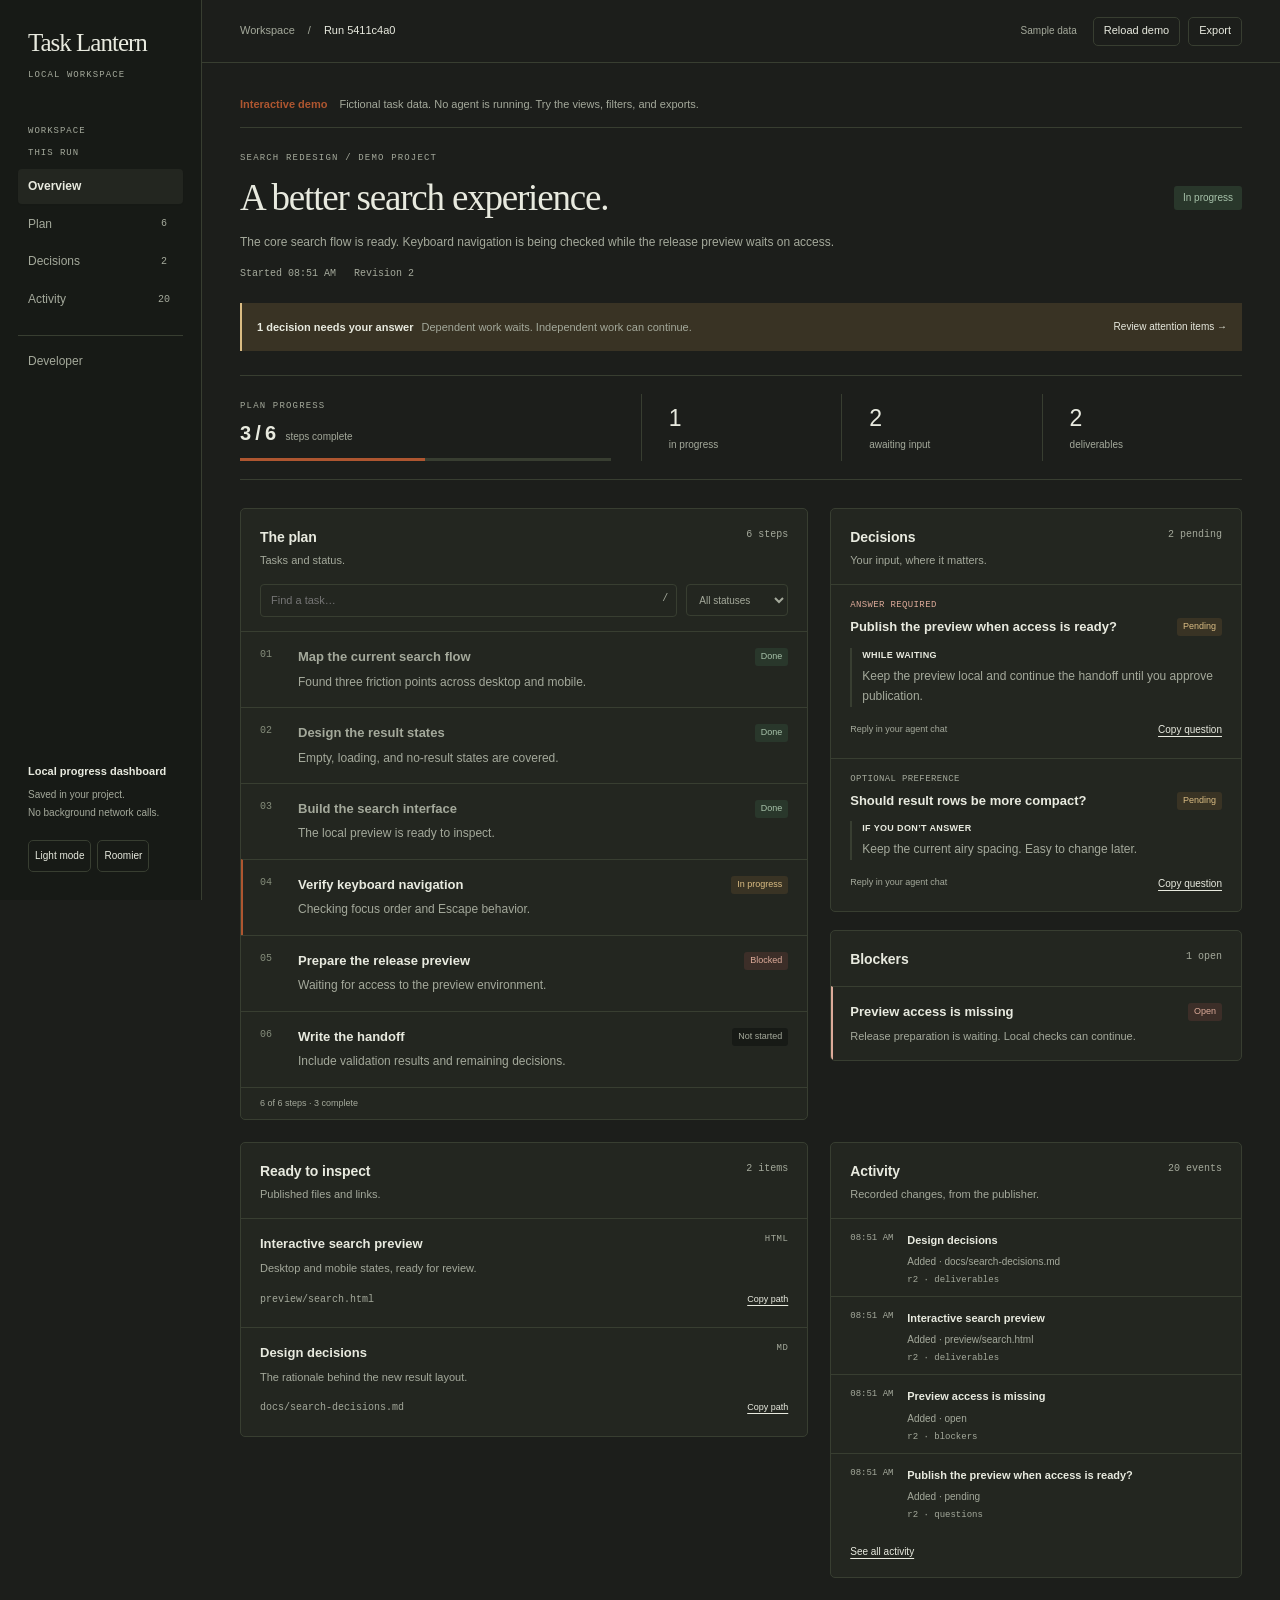
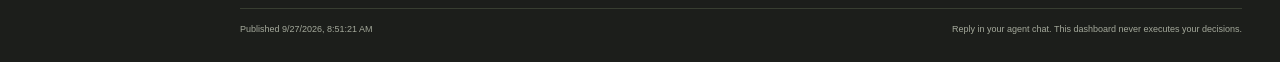
==== commit c4d6b33d: "Polish branding, demo onboarding, and install verification" ====
--- a/examples/demo-dark.html
+++ b/examples/demo-dark.html
@@ -1233,6 +1233,22 @@
   }
 }
 
+.demo-note {
+  display: flex;
+  flex-wrap: wrap;
+  align-items: baseline;
+  gap: 4px 12px;
+  margin-bottom: 24px;
+  padding-bottom: 14px;
+  border-bottom: 1px solid var(--line);
+  font-size: 11px;
+  color: var(--muted);
+}
+.demo-note strong {
+  color: var(--accent);
+  font-weight: 600;
+}
+
 
     </style>
   </head>
@@ -1262,8 +1278,8 @@
           <button data-view="developer" class="dev-nav">Developer</button>
         </nav>
         <div class="side-bottom">
-          <div class="local-label">A file, not a service.</div>
-          <p>Runs locally. No accounts.<br />No background network calls.</p>
+          <div class="local-label">Local progress dashboard</div>
+          <p>Saved in your project.<br />No background network calls.</p>
           <div class="side-controls">
             <button id="theme" aria-label="Switch color theme">Dark mode</button
             ><button id="density" aria-label="Toggle row density">
@@ -1285,6 +1301,18 @@
           </div>
         </header>
         <div class="page">
+          <aside
+            id="demo-note"
+            class="demo-note"
+            aria-label="About this demo"
+            hidden
+          >
+            <strong>Interactive demo</strong>
+            <span
+              >Fictional task data. No agent is running. Try the views, filters,
+              and exports.</span
+            >
+          </aside>
           <section class="run-heading">
             <div class="eyebrow" id="eyebrow"></div>
             <div class="title-row">
@@ -1530,11 +1558,12 @@
       <textarea id="copy-text" readonly aria-label="Text to copy"></textarea>
     </dialog>
     <script id="state" type="application/json">
-      {"version": 2, "run": "20260927-080927-43124639", "revision": 2, "started_at": "2026-09-27T08:09:27+00:00", "updated_at": "2026-09-27T08:09:27+00:00", "history": [{"revision": 1, "at": "2026-09-27T08:09:27+00:00", "panel": "run", "label": "title", "before": "Task Lantern demo", "after": "A better search experience.", "kind": "updated"}, {"revision": 1, "at": "2026-09-27T08:09:27+00:00", "panel": "run", "label": "summary", "before": "Preparing the plan.", "after": "Mapping the search flow and planning the implementation.", "kind": "updated"}, {"revision": 1, "at": "2026-09-27T08:09:27+00:00", "panel": "tasks", "label": "Map the current search flow", "before": "", "after": "todo", "kind": "added"}, {"revision": 1, "at": "2026-09-27T08:09:27+00:00", "panel": "tasks", "label": "Design the result states", "before": "", "after": "todo", "kind": "added"}, {"revision": 1, "at": "2026-09-27T08:09:27+00:00", "panel": "tasks", "label": "Build the search interface", "before": "", "after": "todo", "kind": "added"}, {"revision": 1, "at": "2026-09-27T08:09:27+00:00", "panel": "tasks", "label": "Verify keyboard navigation", "before": "", "after": "todo", "kind": "added"}, {"revision": 1, "at": "2026-09-27T08:09:27+00:00", "panel": "tasks", "label": "Prepare the release preview", "before": "", "after": "todo", "kind": "added"}, {"revision": 1, "at": "2026-09-27T08:09:27+00:00", "panel": "tasks", "label": "Write the handoff", "before": "", "after": "todo", "kind": "added"}, {"revision": 2, "at": "2026-09-27T08:09:27+00:00", "panel": "run", "label": "summary", "before": "Mapping the search flow and planning the implementation.", "after": "The core search flow is ready. Keyboard navigation is being checked while the release preview waits on access.", "kind": "updated"}, {"revision": 2, "at": "2026-09-27T08:09:27+00:00", "panel": "tasks", "label": "Map the current search flow", "before": "todo", "after": "done", "kind": "status"}, {"revision": 2, "at": "2026-09-27T08:09:27+00:00", "panel": "tasks", "label": "Design the result states", "before": "todo", "after": "done", "kind": "status"}, {"revision": 2, "at": "2026-09-27T08:09:27+00:00", "panel": "tasks", "label": "Build the search interface", "before": "todo", "after": "done", "kind": "status"}, {"revision": 2, "at": "2026-09-27T08:09:27+00:00", "panel": "tasks", "label": "Verify keyboard navigation", "before": "todo", "after": "doing", "kind": "status"}, {"revision": 2, "at": "2026-09-27T08:09:27+00:00", "panel": "tasks", "label": "Prepare the release preview", "before": "todo", "after": "blocked", "kind": "status"}, {"revision": 2, "at": "2026-09-27T08:09:27+00:00", "panel": "tasks", "label": "Write the handoff", "before": "", "after": "Details changed", "kind": "updated"}, {"revision": 2, "at": "2026-09-27T08:09:27+00:00", "panel": "questions", "label": "Should result rows be more compact?", "before": "", "after": "pending", "kind": "added"}, {"revision": 2, "at": "2026-09-27T08:09:27+00:00", "panel": "questions", "label": "Publish the preview when access is ready?", "before": "", "after": "pending", "kind": "added"}, {"revision": 2, "at": "2026-09-27T08:09:27+00:00", "panel": "blockers", "label": "Preview access is missing", "before": "", "after": "open", "kind": "added"}, {"revision": 2, "at": "2026-09-27T08:09:27+00:00", "panel": "deliverables", "label": "Interactive search preview", "before": "", "after": "preview/search.html", "kind": "added"}, {"revision": 2, "at": "2026-09-27T08:09:27+00:00", "panel": "deliverables", "label": "Design decisions", "before": "", "after": "docs/search-decisions.md", "kind": "added"}], "style": {"theme": "dark", "density": "dense", "accent": "#ae5630"}, "snapshot": {"title": "A better search experience.", "summary": "The core search flow is ready. Keyboard navigation is being checked while the release preview waits on access.", "phase": "active", "tasks": [{"id": "audit", "title": "Map the current search flow", "status": "done", "detail": "Found three friction points across desktop and mobile."}, {"id": "design", "title": "Design the result states", "status": "done", "detail": "Empty, loading, and no-result states are covered."}, {"id": "build", "title": "Build the search interface", "status": "done", "detail": "The local preview is ready to inspect."}, {"id": "keyboard", "title": "Verify keyboard navigation", "status": "doing", "detail": "Checking focus order and Escape behavior."}, {"id": "release", "title": "Prepare the release preview", "status": "blocked", "detail": "Waiting for access to the preview environment."}, {"id": "handoff", "title": "Write the handoff", "status": "todo", "detail": "Include validation results and remaining decisions."}], "questions": [{"id": "density", "question": "Should result rows be more compact?", "status": "pending", "requires_answer": false, "default": "Keep the current airy spacing. Easy to change later.", "answer": ""}, {"id": "publish", "question": "Publish the preview when access is ready?", "status": "pending", "requires_answer": true, "default": "Keep the preview local and continue the handoff until you approve publication.", "answer": ""}], "blockers": [{"id": "access", "title": "Preview access is missing", "status": "open", "detail": "Release preparation is waiting. Local checks can continue."}], "deliverables": [{"id": "preview", "title": "Interactive search preview", "path": "preview/search.html", "detail": "Desktop and mobile states, ready for review."}, {"id": "notes", "title": "Design decisions", "path": "docs/search-decisions.md", "detail": "The rationale behind the new result layout."}]}, "home_href": "", "demo": true, "presentation": {"eyebrow": "SEARCH REDESIGN / DEMO PROJECT", "order": ["tasks", "questions", "blockers", "deliverables"], "layout": "board"}, "commands": {"status": "python3 /path/to/dashboard.py --project /path/to/project status 20260927-080927-43124639", "patch": "python3 /path/to/dashboard.py --project /path/to/project patch 20260927-080927-43124639 --input patch.json --expected-revision 2", "render": "python3 /path/to/dashboard.py --project /path/to/project render 20260927-080927-43124639"}}
+      {"version": 2, "run": "20260927-085121-5411c4a0", "revision": 2, "started_at": "2026-09-27T08:51:21+00:00", "updated_at": "2026-09-27T08:51:21+00:00", "history": [{"revision": 1, "at": "2026-09-27T08:51:21+00:00", "panel": "run", "label": "title", "before": "Task Lantern demo", "after": "A better search experience.", "kind": "updated"}, {"revision": 1, "at": "2026-09-27T08:51:21+00:00", "panel": "run", "label": "summary", "before": "Preparing the plan.", "after": "Mapping the search flow and planning the implementation.", "kind": "updated"}, {"revision": 1, "at": "2026-09-27T08:51:21+00:00", "panel": "tasks", "label": "Map the current search flow", "before": "", "after": "todo", "kind": "added"}, {"revision": 1, "at": "2026-09-27T08:51:21+00:00", "panel": "tasks", "label": "Design the result states", "before": "", "after": "todo", "kind": "added"}, {"revision": 1, "at": "2026-09-27T08:51:21+00:00", "panel": "tasks", "label": "Build the search interface", "before": "", "after": "todo", "kind": "added"}, {"revision": 1, "at": "2026-09-27T08:51:21+00:00", "panel": "tasks", "label": "Verify keyboard navigation", "before": "", "after": "todo", "kind": "added"}, {"revision": 1, "at": "2026-09-27T08:51:21+00:00", "panel": "tasks", "label": "Prepare the release preview", "before": "", "after": "todo", "kind": "added"}, {"revision": 1, "at": "2026-09-27T08:51:21+00:00", "panel": "tasks", "label": "Write the handoff", "before": "", "after": "todo", "kind": "added"}, {"revision": 2, "at": "2026-09-27T08:51:21+00:00", "panel": "run", "label": "summary", "before": "Mapping the search flow and planning the implementation.", "after": "The core search flow is ready. Keyboard navigation is being checked while the release preview waits on access.", "kind": "updated"}, {"revision": 2, "at": "2026-09-27T08:51:21+00:00", "panel": "tasks", "label": "Map the current search flow", "before": "todo", "after": "done", "kind": "status"}, {"revision": 2, "at": "2026-09-27T08:51:21+00:00", "panel": "tasks", "label": "Design the result states", "before": "todo", "after": "done", "kind": "status"}, {"revision": 2, "at": "2026-09-27T08:51:21+00:00", "panel": "tasks", "label": "Build the search interface", "before": "todo", "after": "done", "kind": "status"}, {"revision": 2, "at": "2026-09-27T08:51:21+00:00", "panel": "tasks", "label": "Verify keyboard navigation", "before": "todo", "after": "doing", "kind": "status"}, {"revision": 2, "at": "2026-09-27T08:51:21+00:00", "panel": "tasks", "label": "Prepare the release preview", "before": "todo", "after": "blocked", "kind": "status"}, {"revision": 2, "at": "2026-09-27T08:51:21+00:00", "panel": "tasks", "label": "Write the handoff", "before": "", "after": "Details changed", "kind": "updated"}, {"revision": 2, "at": "2026-09-27T08:51:21+00:00", "panel": "questions", "label": "Should result rows be more compact?", "before": "", "after": "pending", "kind": "added"}, {"revision": 2, "at": "2026-09-27T08:51:21+00:00", "panel": "questions", "label": "Publish the preview when access is ready?", "before": "", "after": "pending", "kind": "added"}, {"revision": 2, "at": "2026-09-27T08:51:21+00:00", "panel": "blockers", "label": "Preview access is missing", "before": "", "after": "open", "kind": "added"}, {"revision": 2, "at": "2026-09-27T08:51:21+00:00", "panel": "deliverables", "label": "Interactive search preview", "before": "", "after": "preview/search.html", "kind": "added"}, {"revision": 2, "at": "2026-09-27T08:51:21+00:00", "panel": "deliverables", "label": "Design decisions", "before": "", "after": "docs/search-decisions.md", "kind": "added"}], "style": {"theme": "dark", "density": "dense", "accent": "#ae5630"}, "snapshot": {"title": "A better search experience.", "summary": "The core search flow is ready. Keyboard navigation is being checked while the release preview waits on access.", "phase": "active", "tasks": [{"id": "audit", "title": "Map the current search flow", "status": "done", "detail": "Found three friction points across desktop and mobile."}, {"id": "design", "title": "Design the result states", "status": "done", "detail": "Empty, loading, and no-result states are covered."}, {"id": "build", "title": "Build the search interface", "status": "done", "detail": "The local preview is ready to inspect."}, {"id": "keyboard", "title": "Verify keyboard navigation", "status": "doing", "detail": "Checking focus order and Escape behavior."}, {"id": "release", "title": "Prepare the release preview", "status": "blocked", "detail": "Waiting for access to the preview environment."}, {"id": "handoff", "title": "Write the handoff", "status": "todo", "detail": "Include validation results and remaining decisions."}], "questions": [{"id": "density", "question": "Should result rows be more compact?", "status": "pending", "requires_answer": false, "default": "Keep the current airy spacing. Easy to change later.", "answer": ""}, {"id": "publish", "question": "Publish the preview when access is ready?", "status": "pending", "requires_answer": true, "default": "Keep the preview local and continue the handoff until you approve publication.", "answer": ""}], "blockers": [{"id": "access", "title": "Preview access is missing", "status": "open", "detail": "Release preparation is waiting. Local checks can continue."}], "deliverables": [{"id": "preview", "title": "Interactive search preview", "path": "preview/search.html", "detail": "Desktop and mobile states, ready for review."}, {"id": "notes", "title": "Design decisions", "path": "docs/search-decisions.md", "detail": "The rationale behind the new result layout."}]}, "home_href": "", "demo": true, "presentation": {"eyebrow": "SEARCH REDESIGN / DEMO PROJECT", "order": ["tasks", "questions", "blockers", "deliverables"], "layout": "board"}, "commands": {"status": "python3 /path/to/dashboard.py --project /path/to/project status 20260927-085121-5411c4a0", "patch": "python3 /path/to/dashboard.py --project /path/to/project patch 20260927-085121-5411c4a0 --input patch.json --expected-revision 2", "render": "python3 /path/to/dashboard.py --project /path/to/project render 20260927-085121-5411c4a0"}}
     </script>
     <script>
       "use strict";
 const state = JSON.parse(document.getElementById("state").textContent);
+const isDemo = state.demo === true;
 const data = state.snapshot,
   history = state.history || [];
 const $ = (id) => document.getElementById(id);
@@ -1606,6 +1635,7 @@
 });
 appearance();
 document.documentElement.style.setProperty("--accent", state.style.accent);
+$("demo-note").hidden = !isDemo;
 $("title").textContent = data.title;
 $("summary").textContent = data.summary;
 $("eyebrow").textContent = state.presentation.eyebrow;
@@ -2105,6 +2135,8 @@
     lines.push(
       "- " + a.title + ": " + a.path + (a.detail ? " — " + a.detail : ""),
     );
+  if (isDemo)
+    lines.splice(2, 0, "_Demo: fictional task data. No agent is running._", "");
   return lines.join("\n") + "\n";
 }
 function download(name, text, type) {
@@ -2133,7 +2165,8 @@
 });
 $("copy-summary").addEventListener("click", () =>
   copy(
-    data.title +
+    (isDemo ? "Demo: fictional task data.\n" : "") +
+      data.title +
       "\n" +
       data.summary +
       "\n" +
@@ -2153,15 +2186,17 @@
 );
 const terminal = ["complete", "paused"].includes(data.phase);
 function refreshLabel() {
-  $("refresh").textContent = terminal
-    ? "Refresh now"
-    : ui.paused
-      ? "Resume"
-      : "Pause";
+  $("refresh").textContent = isDemo
+    ? "Reload demo"
+    : terminal
+      ? "Refresh now"
+      : ui.paused
+        ? "Resume"
+        : "Pause";
   $("refresh").setAttribute("aria-pressed", String(!!ui.paused));
 }
 $("refresh").addEventListener("click", () => {
-  if (terminal) {
+  if (terminal || isDemo) {
     location.reload();
     return;
   }
@@ -2171,6 +2206,13 @@
   freshness();
 });
 function freshness() {
+  if (isDemo) {
+    $("freshness").textContent = "Sample data";
+    $("freshness").title =
+      "This fictional demo is static. Real runs refresh after the agent publishes updates.";
+    $("duration").hidden = true;
+    return;
+  }
   const seconds = Math.max(
     0,
     Math.floor((Date.now() - updated.getTime()) / 1000),
@@ -2214,6 +2256,7 @@
   if (
     !ui.paused &&
     !terminal &&
+    !isDemo &&
     !document.querySelector("dialog[open]") &&
     !["INPUT", "TEXTAREA", "SELECT"].includes(document.activeElement.tagName)
   ) {
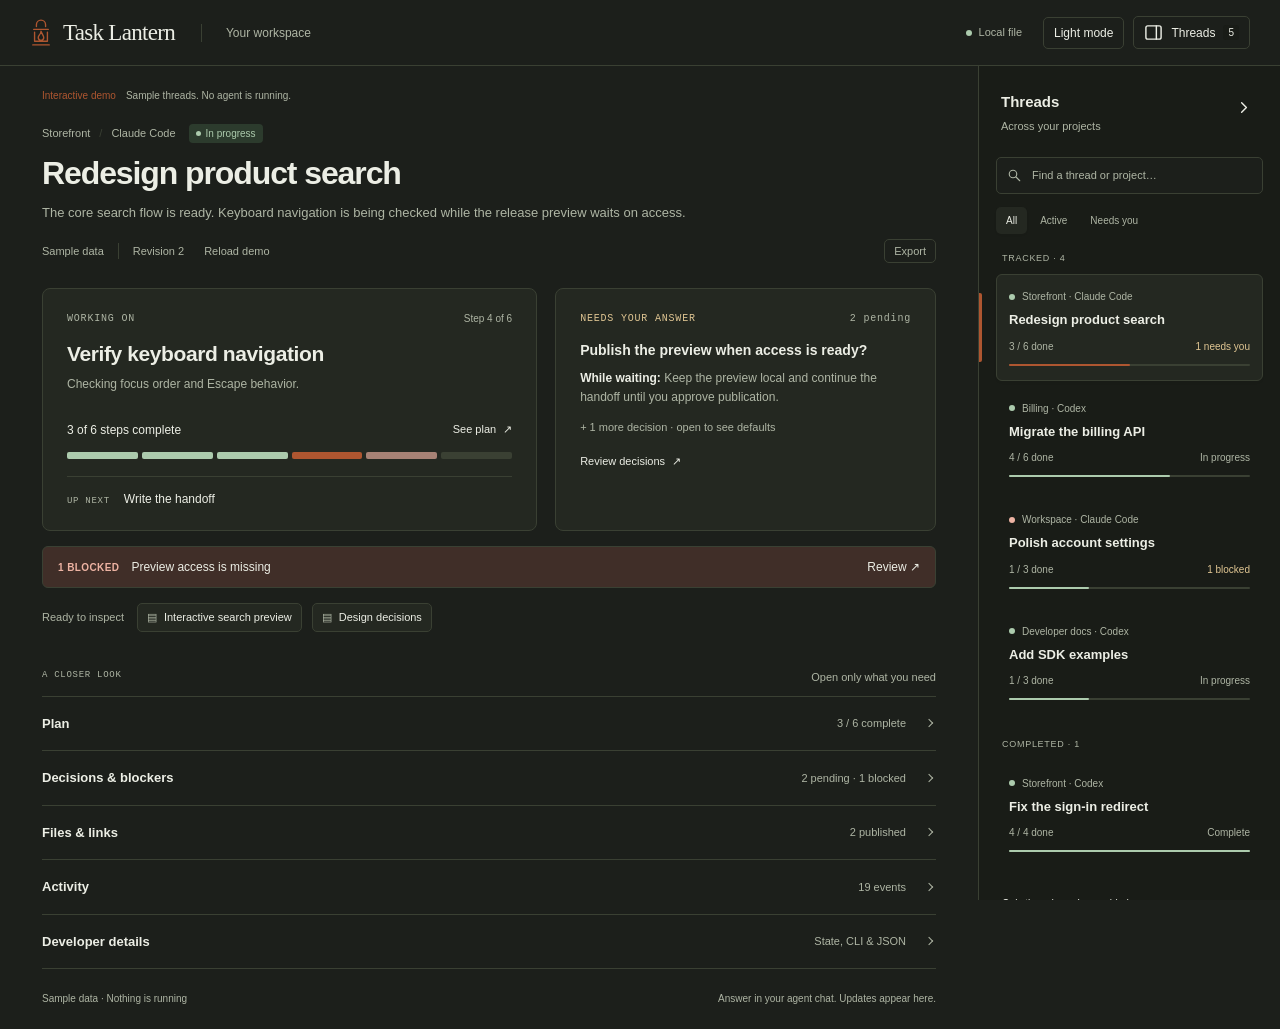
==== commit 8ab598ac: "Build one workspace across tracked threads with inline details" ====
--- a/examples/demo-dark.html
+++ b/examples/demo-dark.html
@@ -7,28 +7,27 @@
       http-equiv="Content-Security-Policy"
       content="default-src 'none'; script-src 'unsafe-inline'; style-src 'unsafe-inline'; base-uri 'none'; form-action 'none'"
     />
-    <title>A better search experience. · Task Lantern</title>
+    <title>Task Lantern · Workspace</title>
     <style>
       :root {
   color-scheme: light;
-  --bg: #f6f5f1;
+  --bg: #f7f6f2;
   --surface: #fffefa;
   --sidebar: #eeede7;
-  --text: #272923;
-  --muted: #72756c;
-  --faint: #92958b;
-  --line: #dedfd5;
+  --text: #282b26;
+  --muted: #686c61;
+  --line: #dedfd6;
   --accent: #ae5630;
-  --accent-bg: #eee0d7;
-  --green: #3d6956;
-  --green-bg: #e7eee8;
-  --amber: #885b1c;
-  --amber-bg: #f2eadc;
-  --red: #a04235;
-  --red-bg: #f5e7e1;
-  --code: #eeeee8;
+  --accent-bg: #f3e7de;
+  --green: #41674e;
+  --green-bg: #e8eee7;
+  --amber: #825b24;
+  --amber-bg: #f5eddd;
+  --red: #9e4439;
+  --red-bg: #f4e8e3;
+  --code: #f0f0e9;
   --row: 15px;
-  --radius: 5px;
+  --radius: 8px;
 }
 * {
   box-sizing: border-box;
@@ -38,7 +37,7 @@
   background: var(--bg);
   color: var(--text);
   font:
-    13px/1.55 -apple-system,
+    14px/1.5 -apple-system,
     BlinkMacSystemFont,
     "Segoe UI",
     sans-serif;
@@ -46,45 +45,65 @@
 }
 body.dark {
   color-scheme: dark;
-  --bg: #1c1e1b;
-  --surface: #232620;
-  --sidebar: #171a16;
-  --text: #e8eadf;
-  --muted: #a4a99b;
-  --faint: #858d7b;
-  --line: #383e31;
+  --bg: #1c1f1b;
+  --surface: #242821;
+  --sidebar: #191c17;
+  --text: #eceee5;
+  --muted: #aeb5a4;
+  --line: #3a4033;
   --accent-bg: #3b3026;
-  --green: #a7c2aa;
-  --green-bg: #29372b;
-  --amber: #dabc83;
-  --amber-bg: #393324;
-  --red: #dcaa99;
-  --red-bg: #3c2e28;
-  --code: #1b2019;
+  --green: #accbad;
+  --green-bg: #2c3b2d;
+  --amber: #e0c693;
+  --amber-bg: #3b3527;
+  --red: #edb3a3;
+  --red-bg: #402e28;
+  --code: #1a1e17;
 }
 body.airy {
   --row: 22px;
+}
+[hidden] {
+  display: none !important;
+}
+h1,
+h2,
+h3,
+p {
+  margin: 0;
+}
+h1 {
+  font-size: 32px;
+  line-height: 1.18;
+  font-weight: 620;
+  letter-spacing: -1.1px;
+  overflow-wrap: anywhere;
+}
+h2 {
+  font-size: 15px;
+  font-weight: 650;
+}
+h3 {
+  font-size: 14px;
+  font-weight: 600;
+}
+p {
+  color: var(--muted);
 }
 button,
 input,
 select,
 textarea {
   font: inherit;
-}
-button,
-a,
-input,
-select,
-textarea {
-  -webkit-tap-highlight-color: transparent;
+  color: inherit;
 }
 button {
-  color: var(--text);
+  cursor: pointer;
   border: 1px solid var(--line);
-  border-radius: var(--radius);
+  border-radius: 5px;
+  padding: 6px 10px;
   background: transparent;
-  padding: 6px 11px;
-  cursor: pointer;
+  min-height: 32px;
 }
 button:hover {
   background: var(--sidebar);
@@ -94,7 +113,8 @@
 input:focus-visible,
 select:focus-visible,
 textarea:focus-visible,
-pre:focus-visible {
+pre:focus-visible,
+summary:focus-visible {
   outline: 2px solid var(--accent);
   outline-offset: 3px;
 }
@@ -102,465 +122,553 @@
   color: inherit;
   text-underline-offset: 3px;
 }
-button,
-select {
-  min-height: 32px;
-}
-p {
-  margin: 0;
-  color: var(--muted);
-}
-[hidden] {
-  display: none !important;
-}
-h1,
-h2,
-h3 {
-  margin: 0;
-}
-h2 {
-  font-size: 14px;
-  font-weight: 650;
-  letter-spacing: -0.1px;
-}
-h3 {
-  font-size: 13px;
-  font-weight: 600;
+svg {
+  fill: none;
+  stroke: currentColor;
+  stroke-width: 1.5;
+  stroke-linecap: round;
+  stroke-linejoin: round;
+  width: 19px;
+  height: 19px;
+  flex-shrink: 0;
+}
+button svg {
+  vertical-align: middle;
 }
 pre,
 code,
 kbd,
-.mono,
-.overline,
 .eyebrow,
-.count-label,
-.side-label {
+.card-label,
+.detail-heading,
+.up-next > span {
   font-family: ui-monospace, SFMono-Regular, Consolas, monospace;
 }
 pre {
   margin: 0;
-  font-size: 11px;
-  line-height: 1.8;
+  background: var(--code);
+  padding: 20px;
+  font-size: 12px;
+  line-height: 1.7;
   white-space: pre-wrap;
   overflow-wrap: anywhere;
+}
+code {
+  overflow-wrap: anywhere;
+}
+input {
+  min-width: 0;
+}
+input::placeholder {
+  color: var(--muted);
+  opacity: 1;
+}
+.app-header {
+  height: 66px;
+  border-bottom: 1px solid var(--line);
+  display: flex;
+  align-items: center;
+  padding: 0 30px;
+  gap: 26px;
+  background: var(--bg);
+  position: relative;
+  z-index: 4;
+}
+.brand {
+  display: flex;
+  gap: 11px;
+  align-items: center;
+  text-decoration: none;
+  white-space: nowrap;
+  font:
+    23px Georgia,
+    serif;
+  letter-spacing: -0.7px;
+}
+.brand svg {
+  width: 22px;
+  height: 28px;
+  color: var(--accent);
+}
+.workspace-label {
+  font-size: 12px;
+  color: var(--muted);
+  border-left: 1px solid var(--line);
+  padding-left: 24px;
+}
+.header-actions {
+  margin-left: auto;
+  display: flex;
+  align-items: center;
+  gap: 9px;
+}
+.header-actions button {
+  font-size: 12px;
+  display: flex;
+  align-items: center;
+  gap: 8px;
+}
+.local-indicator {
+  font-size: 11px;
+  color: var(--muted);
+  display: flex;
+  align-items: center;
+  gap: 7px;
+  margin-right: 12px;
+}
+.local-indicator i {
+  width: 6px;
+  height: 6px;
+  border-radius: 50%;
+  background: var(--green);
+}
+#thread-count {
+  font-size: 10px;
+  background: var(--sidebar);
+  border-radius: 3px;
+  padding: 0 5px;
+}
+.workspace {
+  display: grid;
+  grid-template-columns: minmax(0, 1fr) 302px;
+  align-items: start;
+  min-height: calc(100vh - 66px);
+}
+.workspace.sidebar-closed {
+  grid-template-columns: minmax(0, 1fr);
+}
+.workspace.sidebar-closed .thread-sidebar {
+  display: none;
+}
+main {
+  min-width: 0;
+}
+.page {
+  max-width: 1130px;
+  margin: auto;
+  padding: 32px 42px 22px;
+}
+.thread-heading {
+  margin-bottom: 25px;
+}
+.heading-meta {
+  display: flex;
+  align-items: center;
+  gap: 9px;
+  font-size: 11px;
+  color: var(--muted);
+  margin-bottom: 12px;
+}
+.meta-divider {
+  color: var(--line);
+}
+.phase {
+  display: inline-flex;
+  align-items: center;
+  gap: 5px;
+  font-size: 10px;
+  padding: 2px 7px;
+  border-radius: 4px;
+  background: var(--green-bg);
+  color: var(--green);
+  margin-left: 4px;
+}
+.phase:before {
+  content: "";
+  width: 5px;
+  height: 5px;
+  border-radius: 50%;
+  background: currentColor;
+}
+.phase.blocked {
+  background: var(--red-bg);
+  color: var(--red);
+}
+.phase.paused {
+  background: var(--amber-bg);
+  color: var(--amber);
+}
+.summary {
+  margin-top: 10px;
+  max-width: 870px;
+  font-size: 13px;
+  line-height: 1.6;
+}
+.run-meta {
+  display: flex;
+  align-items: center;
+  gap: 14px;
+  color: var(--muted);
+  font-size: 11px;
+  margin-top: 15px;
+  flex-wrap: wrap;
+}
+.run-meta button {
+  font-size: 11px;
+  min-height: 24px;
+  padding: 2px 6px;
+  border: 0;
+}
+.run-meta #export {
+  margin-left: auto;
+  border: 1px solid var(--line);
+  padding: 3px 9px;
+}
+.run-meta #revision {
+  border-left: 1px solid var(--line);
+  padding-left: 14px;
+}
+#freshness.stale {
+  color: var(--amber);
+}
+.at-a-glance {
+  display: grid;
+  grid-template-columns: minmax(0, 1.3fr) minmax(0, 1fr);
+  gap: 18px;
+}
+.current-card,
+.attention-card {
+  border: 1px solid var(--line);
+  border-radius: var(--radius);
+  background: var(--surface);
+  padding: 22px 24px;
+  min-width: 0;
+}
+.current-card {
+  display: flex;
+  flex-direction: column;
+}
+.card-label {
+  display: flex;
+  justify-content: space-between;
+  gap: 12px;
+  font-size: 10px;
+  letter-spacing: 0.08em;
+  color: var(--muted);
+  margin-bottom: 14px;
+}
+.card-label #step-position {
+  letter-spacing: 0;
+  font-family: -apple-system, BlinkMacSystemFont, "Segoe UI", sans-serif;
+}
+.current-task {
+  border: 0;
+  border-radius: 0;
+  padding: 0;
+  font-size: 21px;
+  line-height: 1.3;
+  letter-spacing: -0.4px;
+  text-align: left;
+  font-weight: 600;
+  min-height: 0;
+  align-self: flex-start;
+}
+.current-task:hover {
+  background: none;
+  text-decoration: underline;
+  text-underline-offset: 5px;
+}
+#current-detail {
+  font-size: 12px;
+  margin: 8px 0 23px;
+  line-height: 1.6;
+}
+.progress-caption {
+  display: flex;
+  align-items: center;
+  justify-content: space-between;
+  font-size: 12px;
+  margin-top: auto;
+}
+.progress-caption strong {
+  font-weight: 500;
+}
+.text-button {
+  background: none;
+  border: 0;
+  padding: 2px 0;
+  min-height: 24px;
+  font-size: 11px;
+  font-weight: 500;
+  display: inline-flex;
+  align-items: center;
+  gap: 7px;
+}
+.text-button:hover {
+  background: none;
+  text-decoration: underline;
+  text-underline-offset: 4px;
+}
+.segments {
+  display: flex;
+  gap: 4px;
+  margin: 10px 0 17px;
+}
+.segment {
+  height: 7px;
+  min-height: 7px;
+  flex: 1;
+  border: 0;
+  border-radius: 2px;
+  padding: 0;
+  background: var(--line);
+  position: relative;
+}
+.segment.done {
+  background: var(--green);
+}
+.segment.doing {
+  background: var(--accent);
+}
+.segment.blocked {
+  background: var(--red);
+  opacity: 0.65;
+}
+.segment.skipped {
+  background: repeating-linear-gradient(
+    45deg,
+    var(--line),
+    var(--line) 2px,
+    var(--surface) 2px,
+    var(--surface) 4px
+  );
+}
+.up-next {
+  border-top: 1px solid var(--line);
+  padding-top: 13px;
+  display: flex;
+  gap: 14px;
+  align-items: baseline;
+}
+.up-next > span {
+  font-size: 9px;
+  letter-spacing: 0.08em;
+  color: var(--muted);
+  flex-shrink: 0;
+}
+.up-next strong {
+  font-size: 12px;
+  font-weight: 500;
+}
+.attention-card #attention-label {
+  color: var(--amber);
+}
+.attention-question {
+  font-size: 14px;
+  font-weight: 600;
+  line-height: 1.45;
+  margin-bottom: 9px;
+}
+.attention-default {
+  font-size: 12px;
+  line-height: 1.55;
+  color: var(--muted);
+}
+.attention-default strong {
+  font-weight: 550;
   color: var(--text);
 }
-.shell {
-  display: grid;
-  grid-template-columns: 202px minmax(0, 1fr);
-  min-height: 100vh;
-}
-.sidebar {
-  background: var(--sidebar);
-  border-right: 1px solid var(--line);
-  padding: 28px 18px;
-  position: sticky;
-  top: 0;
-  height: 100vh;
-  display: flex;
-  flex-direction: column;
-}
-.brand {
-  font:
-    25px/1.2 Georgia,
-    "Times New Roman",
-    serif;
-  letter-spacing: -1px;
-  margin-bottom: 42px;
-  padding-left: 10px;
-}
-.brand span {
-  display: block;
-  font:
-    9px/1.8 ui-monospace,
-    monospace;
-  letter-spacing: 0.12em;
-  color: var(--muted);
-  margin-top: 9px;
-}
-.side-label {
-  font-size: 9px;
-  letter-spacing: 0.11em;
-  color: var(--muted);
-  padding-left: 10px;
-  margin: 0 0 8px;
-}
-.all-runs {
-  display: flex;
-  justify-content: space-between;
-  text-decoration: none;
-  padding: 7px 10px;
-  margin-bottom: 26px;
+#review-decisions {
+  margin-top: 14px;
+}
+.attention-extra {
+  font-size: 11px;
+  color: var(--muted);
+  margin-top: 12px;
+}
+.clear-state {
+  font-size: 18px;
+  letter-spacing: -0.3px;
+  margin-bottom: 7px;
+}
+.blocker-preview {
+  width: 100%;
+  text-align: left;
+  display: flex;
+  align-items: center;
+  gap: 12px;
+  border: 1px solid var(--line);
+  border-radius: 6px;
+  margin-top: 15px;
+  padding: 11px 15px;
   font-size: 12px;
-}
-.all-runs:hover {
-  text-decoration: underline;
-}
-nav {
-  display: flex;
-  flex-direction: column;
-  gap: 3px;
-}
-nav button {
-  display: flex;
-  justify-content: space-between;
+  line-height: 1.5;
+  background: var(--red-bg);
+}
+.blocker-preview > strong {
+  color: var(--red);
+  font-size: 10px;
+  white-space: nowrap;
+  text-transform: uppercase;
+  letter-spacing: 0.04em;
+}
+.blocker-preview > span:last-child {
+  margin-left: auto;
+}
+.deliverables-preview {
+  display: flex;
   align-items: center;
-  text-align: left;
-  border: 0;
-  padding: 8px 10px;
-  font-size: 12px;
-  color: var(--muted);
-  border-radius: 4px;
-}
-nav button[aria-current="page"] {
+  gap: 10px;
+  flex-wrap: wrap;
+  padding: 15px 0;
+  font-size: 11px;
+}
+.deliverables-preview > span {
+  color: var(--muted);
+  margin-right: 3px;
+}
+.file-chip {
+  font-size: 11px;
   background: var(--surface);
-  color: var(--text);
-  box-shadow: 0 1px 2px #00000006;
-  font-weight: 600;
-}
-nav button span {
-  font:
-    10px ui-monospace,
-    monospace;
-  min-width: 18px;
-  text-align: center;
-  color: var(--muted);
-}
-nav .dev-nav {
-  margin-top: 16px;
-  border-top: 1px solid var(--line);
-  border-radius: 0;
-  padding-top: 16px;
-}
-.side-bottom {
-  margin-top: auto;
-  padding: 32px 10px 0;
-}
-.local-label {
-  font-size: 11px;
-  font-weight: 600;
-  margin-bottom: 6px;
-}
-.side-bottom p {
-  font-size: 10px;
-  line-height: 1.8;
-}
-.side-controls {
-  display: flex;
-  gap: 6px;
-  margin-top: 18px;
-}
-.side-controls button {
-  font-size: 10px;
-  padding: 5px 6px;
-  white-space: nowrap;
-}
-.topbar {
-  height: 63px;
-  display: flex;
-  justify-content: space-between;
-  align-items: center;
-  border-bottom: 1px solid var(--line);
-  padding: 0 38px;
-  gap: 15px;
-  background: var(--bg);
-}
-.breadcrumb,
-.top-actions {
-  display: flex;
-  align-items: center;
-  gap: 13px;
-}
-.breadcrumb {
-  font-size: 11px;
-  color: var(--muted);
-  min-width: 0;
-}
-.breadcrumb span:last-child {
-  color: var(--text);
+  padding: 4px 9px;
+  min-height: 29px;
+  max-width: 100%;
   overflow: hidden;
   text-overflow: ellipsis;
   white-space: nowrap;
 }
-.top-actions {
-  gap: 8px;
+.file-chip:before {
+  content: "▤";
+  color: var(--muted);
+  margin-right: 7px;
+}
+.detail-heading {
+  display: flex;
+  justify-content: space-between;
+  gap: 15px;
+  color: var(--muted);
+  font-size: 9px;
+  letter-spacing: 0.08em;
+  margin: 22px 0 10px;
+}
+.detail-heading span:last-child {
+  font-family: -apple-system, BlinkMacSystemFont, "Segoe UI", sans-serif;
+  letter-spacing: 0;
+  font-size: 11px;
+}
+.detail-stack {
+  border-top: 1px solid var(--line);
+}
+.detail-stack > details {
+  border-bottom: 1px solid var(--line);
+}
+summary {
+  cursor: pointer;
+  list-style: none;
+  display: flex;
+  align-items: center;
+  gap: 12px;
+  padding: 17px 0;
+  font-size: 13px;
+  min-height: 52px;
+}
+summary::-webkit-details-marker {
+  display: none;
+}
+.detail-name {
+  font-weight: 550;
+}
+.detail-meta {
+  margin-left: auto;
+  color: var(--muted);
+  font-size: 11px;
+}
+.chevron {
+  width: 6px;
+  height: 6px;
+  border-right: 1.5px solid var(--muted);
+  border-bottom: 1.5px solid var(--muted);
+  transform: rotate(-45deg);
+  margin: 0 4px 0 8px;
   flex-shrink: 0;
 }
-.top-actions button {
-  font-size: 11px;
-  min-height: 29px;
-  padding: 4px 10px;
-}
-#freshness {
-  font-size: 10px;
-  color: var(--muted);
-  margin-right: 8px;
-}
-#freshness.stale {
-  color: var(--amber);
-}
-.page {
-  max-width: 1370px;
-  padding: 33px 38px 25px;
-  margin: auto;
-}
-.run-heading {
-  margin-bottom: 24px;
-}
-.eyebrow,
-.overline {
-  font-size: 9px;
-  letter-spacing: 0.13em;
-  color: var(--muted);
-}
-.eyebrow {
-  margin-bottom: 10px;
-}
-.title-row {
-  display: flex;
-  align-items: center;
-  justify-content: space-between;
-  gap: 20px;
-}
-h1 {
-  font:
-    37px/1.18 Georgia,
-    "Times New Roman",
-    serif;
-  letter-spacing: -1.2px;
-}
-.summary {
-  margin-top: 12px;
-  max-width: 850px;
-  font-size: 12px;
-  line-height: 1.8;
-}
-.run-meta {
-  display: flex;
-  gap: 18px;
-  flex-wrap: wrap;
-  margin-top: 15px;
-  font:
-    10px ui-monospace,
-    monospace;
-  color: var(--muted);
-}
-.phase {
-  font-size: 10px;
-  padding: 4px 9px;
-  background: var(--green-bg);
-  color: var(--green);
-  border-radius: 3px;
-  white-space: nowrap;
-}
-.phase.blocked {
-  background: var(--red-bg);
-  color: var(--red);
-}
-.phase.paused {
-  background: var(--amber-bg);
-  color: var(--amber);
-}
-.attention {
-  display: flex;
-  align-items: center;
-  gap: 20px;
-  justify-content: space-between;
-  padding: 11px 15px;
-  margin-bottom: 24px;
-  background: var(--amber-bg);
-  border-left: 2px solid var(--amber);
-  font-size: 11px;
-  color: var(--text);
-}
-.attention strong {
-  font-weight: 600;
-}
-.attention .attention-meta {
-  margin-left: 8px;
-  color: var(--muted);
-}
-.attention button {
-  border: 0;
-  font-size: 10px;
-  color: var(--text);
-  white-space: nowrap;
-  min-height: 26px;
-  padding: 3px 0;
-}
-.overview-strip {
-  display: grid;
-  grid-template-columns: minmax(200px, 2fr) repeat(3, 1fr);
-  border-top: 1px solid var(--line);
+details[open] > summary .chevron {
+  transform: rotate(45deg);
+}
+details[open] > summary {
+  color: var(--accent);
+}
+.detail-body {
+  background: var(--surface);
+  border: 1px solid var(--line);
+  border-radius: 6px;
+  margin-bottom: 18px;
+  overflow: hidden;
+}
+.detail-stack > details {
+  scroll-margin-top: 18px;
+}
+.task-tools {
+  display: flex;
+  gap: 10px;
+  padding: 14px 17px;
   border-bottom: 1px solid var(--line);
-  padding: 18px 0;
-  margin-bottom: 28px;
-}
-.progress-group {
-  padding-right: 30px;
-}
-.progress-line {
-  display: flex;
-  align-items: baseline;
-  gap: 10px;
-  margin: 4px 0;
-}
-.progress-line strong {
-  font-size: 20px;
-  font-weight: 550;
-  letter-spacing: -0.7px;
-}
-.progress-line span {
-  font-size: 10px;
-  color: var(--muted);
-}
-progress {
-  appearance: none;
-  border: 0;
-  display: block;
-  width: 100%;
-  height: 3px;
-  background: var(--line);
-  margin-top: 9px;
-}
-progress::-webkit-progress-bar {
-  background: var(--line);
-}
-progress::-webkit-progress-value {
-  background: var(--accent);
-}
-progress::-moz-progress-bar {
-  background: var(--accent);
-}
-.strip-metric {
-  display: flex;
-  flex-direction: column;
-  justify-content: center;
-  border-left: 1px solid var(--line);
-  padding-left: 27px;
-}
-.strip-metric strong {
-  font-size: 23px;
-  line-height: 1.3;
-  font-weight: 450;
-}
-.strip-metric span {
-  font-size: 10px;
-  color: var(--muted);
-  margin-top: 3px;
-}
-.workspace-grid {
-  display: grid;
-  grid-template-columns: minmax(0, 1.38fr) minmax(0, 1fr);
-  gap: 22px;
-  align-items: start;
-}
-.workspace-grid.brief {
-  grid-template-columns: 1fr;
-}
-.panel {
-  border: 1px solid var(--line);
-  background: var(--surface);
-  border-radius: var(--radius);
+}
+.search-box {
+  position: relative;
+  display: flex;
+  flex: 1;
   min-width: 0;
-  overflow: hidden;
-}
-.section-head {
-  padding: 18px 19px 15px;
-  display: flex;
-  align-items: flex-start;
-  justify-content: space-between;
-  gap: 12px;
-}
-.section-caption {
-  font-size: 11px;
-  color: var(--muted);
-  display: block;
-  margin-top: 3px;
-}
-.count-label {
-  font-size: 10px;
-  color: var(--muted);
-  white-space: nowrap;
-}
-.task-tools {
-  padding: 0 19px 14px;
-  display: flex;
-  gap: 9px;
-}
-.search-box {
-  display: flex;
-  position: relative;
-  min-width: 0;
-  flex: 1;
 }
 .search-box input {
   width: 100%;
   border: 1px solid var(--line);
+  background: transparent;
   border-radius: 4px;
   padding: 7px 29px 7px 10px;
-  background: transparent;
-  color: var(--text);
-  font-size: 11px;
-  min-width: 0;
+  font-size: 12px;
 }
 .search-box kbd {
   position: absolute;
-  right: 9px;
-  top: 7px;
-  color: var(--muted);
-  font-size: 10px;
-}
-.task-tools select {
+  right: 10px;
+  top: 8px;
+  color: var(--muted);
+  font-size: 11px;
+}
+select {
   border: 1px solid var(--line);
   border-radius: 4px;
-  padding: 4px 20px 4px 8px;
   background: var(--surface);
-  color: var(--muted);
-  font-size: 10px;
-  max-width: 132px;
+  padding: 4px 8px;
+  font-size: 11px;
+  max-width: 135px;
+}
+.row {
+  padding: var(--row) 18px;
+  border-bottom: 1px solid var(--line);
+}
+.row:last-child {
+  border-bottom: 0;
+}
+.row p {
+  font-size: 12px;
+  line-height: 1.6;
+  margin-top: 5px;
 }
 .task-row {
   display: grid;
-  grid-template-columns: 28px minmax(0, 1fr) auto;
-  gap: 10px;
-  padding: var(--row) 19px;
-  border-top: 1px solid var(--line);
-  align-items: start;
+  grid-template-columns: 20px minmax(0, 1fr) auto;
+  gap: 12px;
 }
 .task-number {
-  font:
-    10px ui-monospace,
-    monospace;
-  color: var(--faint);
+  color: var(--muted);
+  font-size: 11px;
   padding-top: 2px;
 }
-.task-title {
-  font-size: 13px;
-  line-height: 1.5;
-  font-weight: 550;
-}
-.task-row.done .task-title {
-  color: var(--muted);
-}
 .task-row.doing {
-  border-left: 2px solid var(--accent);
-  padding-left: 17px;
-}
-.task-row p {
-  font-size: 12px;
-  line-height: 1.7;
-  margin-top: 5px;
+  background: var(--accent-bg);
+}
+.task-row.done h3 {
+  color: var(--muted);
 }
 .badge {
-  font-size: 9px;
-  font-weight: 500;
+  font-size: 10px;
+  padding: 2px 7px;
+  border-radius: 3px;
+  background: var(--sidebar);
+  color: var(--muted);
+  height: max-content;
   white-space: nowrap;
-  border-radius: 3px;
-  padding: 2px 6px;
-  background: var(--sidebar);
-  color: var(--muted);
-  margin-top: 1px;
 }
 .badge.done,
 .badge.resolved,
@@ -578,972 +686,985 @@
   color: var(--red);
   background: var(--red-bg);
 }
-.section-foot {
-  padding: 9px 19px;
-  font-size: 9px;
-  color: var(--muted);
-  border-top: 1px solid var(--line);
-}
-.right-column {
-  display: flex;
-  flex-direction: column;
-  gap: 18px;
-}
-.decision-row,
-.blocker-row,
-.deliverable-row {
-  padding: var(--row) 19px;
-  border-top: 1px solid var(--line);
-}
+.decision-kind {
+  font-size: 10px;
+  color: var(--muted);
+  display: block;
+  margin-bottom: 8px;
+}
+.required .decision-kind {
+  color: var(--amber);
+}
+.row-top,
 .decision-top,
-.artifact-top,
-.row-top {
-  display: flex;
-  gap: 10px;
+.artifact-top {
+  display: flex;
   justify-content: space-between;
-  align-items: flex-start;
-}
-.decision-row h3 {
-  font-size: 13px;
-  line-height: 1.5;
-}
-.decision-row .decision-kind {
-  display: block;
-  font:
-    9px ui-monospace,
-    monospace;
-  color: var(--muted);
-  margin-bottom: 7px;
-  letter-spacing: 0.04em;
-}
-.decision-row.required .decision-kind {
-  color: var(--red);
+  gap: 16px;
 }
 .decision-default {
   margin-top: 11px;
-  border-left: 2px solid var(--line);
-  padding-left: 10px;
+  background: var(--bg);
+  border-radius: 4px;
+  padding: 10px 12px;
   font-size: 12px;
   color: var(--muted);
-  line-height: 1.7;
 }
 .decision-default strong {
   display: block;
-  font-size: 9px;
-  text-transform: uppercase;
-  letter-spacing: 0.04em;
   color: var(--text);
+  font-size: 10px;
+  margin-bottom: 3px;
   font-weight: 600;
-  margin-bottom: 3px;
-}
-.decision-action {
-  display: flex;
+}
+.decision-action,
+.path-line {
+  display: flex;
+  align-items: center;
   justify-content: space-between;
-  align-items: center;
-  margin-top: 11px;
-}
-.decision-action span {
-  font-size: 9px;
-  color: var(--muted);
-}
-.text-button {
-  border: 0;
-  background: none;
-  border-radius: 0;
-  min-height: 25px;
-  padding: 3px 0;
+  gap: 12px;
+  margin-top: 10px;
+  font-size: 11px;
+  color: var(--muted);
+}
+.path-line code {
+  flex: 1;
+}
+.section-foot {
+  padding: 9px 18px;
   font-size: 10px;
-  color: var(--text);
-  text-decoration: underline;
-  text-underline-offset: 3px;
-}
-.text-button:hover {
-  background: none;
-  color: var(--accent);
-}
-.blocker-row p,
-.deliverable-row p {
-  font-size: 11px;
-  line-height: 1.7;
-  margin-top: 5px;
-}
-.blocker-row.open {
-  border-left: 2px solid var(--red);
-  padding-left: 17px;
-}
-.path-line {
-  display: flex;
-  align-items: center;
-  gap: 10px;
-  margin-top: 9px;
-}
-.path {
-  font:
-    10px/1.6 ui-monospace,
-    monospace;
-  overflow-wrap: anywhere;
-  min-width: 0;
-  color: var(--muted);
-  flex: 1;
-}
-.path-line button,
-.path-line a {
-  font-size: 9px;
-  flex-shrink: 0;
+  color: var(--muted);
+  border-top: 1px solid var(--line);
 }
 .artifact-label {
   font:
-    9px ui-monospace,
+    10px ui-monospace,
     monospace;
   color: var(--muted);
   text-transform: uppercase;
-  letter-spacing: 0.05em;
 }
 .activity-row {
   display: grid;
-  grid-template-columns: 45px minmax(0, 1fr);
-  gap: 12px;
-  padding: 11px 19px;
-  border-top: 1px solid var(--line);
-}
-.activity-time {
-  font:
-    9px ui-monospace,
-    monospace;
-  color: var(--muted);
-  padding-top: 3px;
+  grid-template-columns: 66px minmax(0, 1fr);
+  gap: 14px;
+  padding: 14px 18px;
+  border-bottom: 1px solid var(--line);
+}
+.activity-time,
+.event-meta {
+  font-size: 10px;
+  color: var(--muted);
 }
 .activity-row strong {
-  font-size: 11px;
-  font-weight: 550;
-}
-.activity-row p {
-  font-size: 10px;
-  line-height: 1.7;
-  margin-top: 3px;
-}
-.activity-row .event-meta {
-  font:
-    9px ui-monospace,
-    monospace;
-  color: var(--muted);
-  margin-top: 5px;
-}
-.activity-panel > button {
-  margin: 9px 19px 12px;
-}
-.empty {
-  padding: 22px 19px;
-  font-size: 11px;
-  color: var(--muted);
-  line-height: 1.8;
-}
-.empty strong {
-  display: block;
-  color: var(--text);
   font-size: 12px;
   font-weight: 500;
-  margin-bottom: 3px;
-}
-.view-heading {
-  margin: 28px 0 18px;
-}
-.view-heading h2 {
-  font:
-    25px Georgia,
-    serif;
-}
-.view-heading p {
+}
+.activity-row p {
   font-size: 11px;
-  margin-top: 6px;
-}
-.workspace-grid.single {
-  grid-template-columns: 1fr;
+  margin-top: 3px;
+}
+.event-meta {
+  margin-top: 3px;
 }
 .dev-stats {
   display: grid;
   grid-template-columns: repeat(4, 1fr);
-  gap: 16px;
-  margin-bottom: 22px;
+  padding: 18px;
+  gap: 15px;
+  border-bottom: 1px solid var(--line);
 }
 .dev-stat {
-  border-bottom: 1px solid var(--line);
-  padding: 0 0 12px;
-}
-.dev-stat span {
-  font-size: 9px;
-  color: var(--muted);
-  display: block;
-  text-transform: uppercase;
-  letter-spacing: 0.05em;
+  display: flex;
+  flex-direction: column;
+  gap: 6px;
+  font-size: 11px;
+  color: var(--muted);
 }
 .dev-stat strong {
   font:
     13px ui-monospace,
     monospace;
-  display: block;
-  margin-top: 7px;
-  overflow-wrap: anywhere;
-}
-.dev-grid {
-  display: grid;
-  grid-template-columns: 1.2fr 1fr;
-  gap: 22px;
-  margin-bottom: 22px;
-}
-.dev-intro {
-  padding: 0 19px 15px;
-  font-size: 11px;
-  line-height: 1.8;
+  color: var(--text);
+}
+.section-title {
+  padding: 18px 18px 4px;
+  font-size: 13px;
 }
 .command {
-  padding: 13px 19px;
-  border-top: 1px solid var(--line);
+  padding: 14px 18px;
+  border-bottom: 1px solid var(--line);
 }
 .command-head {
   display: flex;
   justify-content: space-between;
   align-items: center;
+  font-size: 12px;
   margin-bottom: 7px;
+}
+.command code {
+  font-size: 11px;
+  display: block;
+  color: var(--muted);
+  line-height: 1.7;
+}
+.command-note {
+  padding: 14px 18px;
+  font-size: 11px;
+  line-height: 1.6;
+}
+.nested-detail {
+  border-top: 1px solid var(--line);
+}
+.nested-detail > summary {
+  padding: 14px 18px;
+  font-size: 12px;
+}
+.nested-detail > summary:before {
+  content: "+";
+  color: var(--muted);
+  width: 12px;
+}
+.nested-detail[open] > summary:before {
+  content: "−";
+}
+.code-head {
+  display: flex;
+  justify-content: space-between;
+  align-items: center;
+  gap: 12px;
+  padding: 8px 18px;
+  font-size: 11px;
+  color: var(--muted);
+}
+.code-head button {
+  font-size: 11px;
+}
+footer {
+  display: flex;
+  justify-content: space-between;
+  gap: 15px;
+  color: var(--muted);
   font-size: 10px;
-}
-.command code {
+  margin: 22px 0 0;
+  line-height: 1.6;
+  flex-wrap: wrap;
+}
+.thread-sidebar {
+  position: sticky;
+  top: 0;
+  height: 100vh;
+  height: calc(100dvh - 66px);
+  background: var(--sidebar);
+  border-left: 1px solid var(--line);
+  padding: 25px 17px 18px;
+  display: flex;
+  flex-direction: column;
+  overflow: auto;
+  min-width: 0;
+}
+.sidebar-heading {
+  display: flex;
+  justify-content: space-between;
+  align-items: flex-start;
+  gap: 12px;
+  padding: 0 5px;
+}
+.sidebar-heading h2 {
+  font-size: 15px;
+}
+.sidebar-heading p {
+  font-size: 11px;
+  margin-top: 4px;
+}
+.sidebar-heading button {
+  border: 0;
+  min-width: 28px;
+  padding: 3px;
+}
+.thread-search {
+  display: flex;
+  align-items: center;
+  gap: 8px;
+  border: 1px solid var(--line);
+  border-radius: 5px;
+  padding: 8px 10px;
+  margin-top: 23px;
+  background: var(--bg);
+}
+.thread-search svg {
+  width: 15px;
+  height: 15px;
+  color: var(--muted);
+}
+.thread-search input {
+  width: 100%;
+  background: none;
+  border: 0;
+  outline: none;
+  font-size: 11px;
+}
+.thread-search:focus-within {
+  outline: 2px solid var(--accent);
+  outline-offset: 2px;
+}
+.thread-filters {
+  display: flex;
+  gap: 3px;
+  padding: 13px 0 18px;
+}
+.thread-filters button {
   font-size: 10px;
-  line-height: 1.8;
+  border: 0;
+  padding: 4px 10px;
+  min-height: 27px;
+  color: var(--muted);
+}
+.thread-filters button[aria-pressed="true"] {
+  color: var(--text);
+  background: var(--surface);
+  box-shadow: 0 1px 3px #00000008;
+}
+.thread-group-label {
+  font-size: 9px;
+  letter-spacing: 0.08em;
+  color: var(--muted);
+  margin: 0 6px 9px;
+  text-transform: uppercase;
+}
+.thread-group-label.completed {
+  margin-top: 23px;
+}
+.thread-item {
+  display: block;
+  text-align: left;
+  width: 100%;
+  padding: 14px 12px;
+  background: transparent;
+  border: 1px solid transparent;
+  border-radius: 6px;
+  min-width: 0;
+  margin-bottom: 5px;
+  position: relative;
+}
+.thread-item:hover {
+  background: var(--bg);
+}
+.thread-item[aria-current="true"] {
+  background: var(--surface);
+  border-color: var(--line);
+  box-shadow: 0 2px 5px #27292304;
+}
+.thread-item[aria-current="true"]:before {
+  content: "";
+  position: absolute;
+  left: -18px;
+  top: 18px;
+  bottom: 18px;
+  width: 3px;
+  background: var(--accent);
+  border-radius: 0 2px 2px 0;
+}
+.thread-project {
+  display: flex;
+  align-items: center;
+  gap: 7px;
+  font-size: 10px;
+  color: var(--muted);
+  margin-bottom: 6px;
+}
+.status-dot {
+  display: inline-block;
+  width: 6px;
+  height: 6px;
+  border-radius: 50%;
+  background: var(--green);
+}
+.status-dot.blocked {
+  background: var(--red);
+}
+.status-dot.paused {
+  background: var(--amber);
+}
+.thread-title {
+  display: block;
+  font-size: 13px;
+  font-weight: 550;
+  line-height: 1.5;
   overflow-wrap: anywhere;
+}
+.thread-bottom {
+  display: flex;
+  justify-content: space-between;
+  gap: 8px;
+  font-size: 10px;
+  color: var(--muted);
+  margin-top: 9px;
+}
+.thread-alert {
+  color: var(--amber);
+}
+.thread-bar {
+  height: 2px;
+  background: var(--line);
+  margin-top: 10px;
   display: block;
-  color: var(--muted);
-}
-.command-note {
-  padding: 12px 19px;
-  border-top: 1px solid var(--line);
+  border-radius: 2px;
+}
+.thread-bar span {
+  display: block;
+  height: 100%;
+  background: var(--green);
+  border-radius: 2px;
+}
+.thread-item[aria-current="true"] .thread-bar span {
+  background: var(--accent);
+}
+.sidebar-footer {
+  padding: 24px 6px 0;
+  margin-top: auto;
+  color: var(--muted);
   font-size: 10px;
 }
-.dev-grid pre {
-  margin: 0 19px 18px;
-  background: var(--code);
-  padding: 14px;
-}
-.snapshot-panel pre {
+.scope-indicator {
+  color: var(--text);
+  font-size: 10px;
+}
+.sidebar-footer p {
+  font-size: 10px;
+  line-height: 1.65;
+  margin-top: 7px;
+}
+.sidebar-footer button {
+  margin-top: 12px;
+  font-size: 10px;
+  padding: 3px 7px;
+  min-height: 25px;
+}
+.demo-note {
+  display: flex;
+  gap: 10px;
+  align-items: center;
+  font-size: 10px;
+  color: var(--muted);
+  margin: -10px 0 21px;
+}
+.demo-note strong {
+  font-weight: 500;
+  color: var(--accent);
+}
+.workspace-warning {
+  background: var(--amber-bg);
+  padding: 10px 14px;
+  font-size: 12px;
+  margin-bottom: 20px;
+}
+.workspace-empty {
+  max-width: 550px;
+  margin: 70px auto;
+  line-height: 1.6;
+}
+.workspace-empty h1 {
+  margin: 15px 0;
+}
+.workspace-empty code {
+  display: block;
+  margin-top: 25px;
+  background: var(--surface);
+  padding: 18px;
+  border: 1px solid var(--line);
+  border-radius: 6px;
+}
+.eyebrow {
+  color: var(--muted);
+  font-size: 10px;
+  letter-spacing: 0.08em;
+}
+.empty {
+  color: var(--muted);
+  font-size: 12px;
   padding: 20px;
-  border-top: 1px solid var(--line);
-  max-height: 520px;
-  overflow: auto;
-}
-footer {
-  display: flex;
-  flex-wrap: wrap;
-  gap: 12px;
-  justify-content: space-between;
-  margin-top: 30px;
-  border-top: 1px solid var(--line);
-  padding-top: 14px;
-  font-size: 9px;
-  color: var(--muted);
-}
-.skip {
-  position: fixed;
-  top: -100px;
-  left: 20px;
-  z-index: 10;
-  background: var(--surface);
-  padding: 10px;
-}
-.skip:focus {
-  top: 10px;
-}
-.sr-only {
-  position: absolute;
-  width: 1px;
-  height: 1px;
-  padding: 0;
-  overflow: hidden;
-  clip: rect(0, 0, 0, 0);
-  white-space: nowrap;
-  border: 0;
 }
 #toast {
   position: fixed;
   bottom: 24px;
-  left: 50%;
-  transform: translateX(-50%);
+  left: 24px;
   background: var(--text);
   color: var(--bg);
-  padding: 10px 18px;
-  border-radius: 5px;
+  padding: 10px 16px;
+  border-radius: 6px;
+  z-index: 20;
   font-size: 12px;
-  z-index: 20;
-  max-width: 90vw;
 }
 dialog {
+  color: var(--text);
   background: var(--surface);
-  color: var(--text);
   border: 1px solid var(--line);
-  border-radius: 8px;
-  padding: 25px;
-  width: 470px;
-  max-width: calc(100vw - 32px);
+  border-radius: 10px;
+  padding: 26px;
+  max-width: 520px;
+  width: calc(100% - 32px);
 }
 dialog::backdrop {
-  background: #10181075;
+  background: #20231da6;
 }
 .dialog-head {
   display: flex;
+  justify-content: space-between;
   align-items: center;
-  justify-content: space-between;
-  gap: 20px;
-  margin-bottom: 18px;
+  gap: 15px;
+  margin-bottom: 15px;
 }
 .dialog-head h2 {
-  font:
-    26px Georgia,
-    serif;
-  margin-top: 6px;
-}
-.dialog-head button {
-  font-size: 11px;
-}
-dialog > p {
+  font-size: 21px;
+}
+dialog p {
   font-size: 12px;
-  line-height: 1.8;
-  margin-bottom: 18px;
+  margin-bottom: 20px;
 }
 .export-choice {
-  display: block;
+  display: flex;
+  flex-direction: column;
   width: 100%;
+  gap: 5px;
   text-align: left;
-  padding: 14px;
+  padding: 15px;
   margin-top: 9px;
 }
 .export-choice strong {
-  font-size: 12px;
-  display: block;
+  font-size: 13px;
+  font-weight: 550;
 }
 .export-choice span {
   font-size: 11px;
   color: var(--muted);
-  display: block;
-  margin-top: 4px;
-}
-#copy-text {
+}
+textarea {
   width: 100%;
-  height: 180px;
+  min-height: 180px;
+  background: var(--bg);
   border: 1px solid var(--line);
   padding: 12px;
-  background: var(--code);
-  color: var(--text);
-  font:
-    11px/1.7 ui-monospace,
-    monospace;
-}
-@media (min-width: 1450px) {
+  border-radius: 4px;
+  font-size: 12px;
+}
+.skip {
+  position: absolute;
+  left: 20px;
+  top: -60px;
+  z-index: 50;
+  background: var(--surface);
+  padding: 10px 15px;
+}
+.skip:focus {
+  top: 10px;
+}
+.sr-only {
+  position: absolute !important;
+  width: 1px !important;
+  height: 1px !important;
+  padding: 0 !important;
+  margin: -1px !important;
+  overflow: hidden !important;
+  clip: rect(0, 0, 0, 0) !important;
+  white-space: nowrap !important;
+  border: 0 !important;
+}
+#sidebar-backdrop {
+  display: none;
+}
+@media (min-width: 1600px) {
   .page {
     padding-top: 42px;
   }
-  .workspace-grid {
-    gap: 28px;
-  }
-  .section-head {
-    padding-top: 22px;
-  }
-}
-@media (max-width: 1150px) {
-  .shell {
-    grid-template-columns: 172px minmax(0, 1fr);
-  }
-  .sidebar {
-    padding: 25px 12px;
+  .current-card,
+  .attention-card {
+    padding: 26px;
+  }
+  .thread-heading {
+    margin-bottom: 30px;
+  }
+}
+@media (max-width: 1100px) {
+  .page {
+    padding: 27px 26px 22px;
+  }
+  .workspace {
+    grid-template-columns: minmax(0, 1fr) 270px;
+  }
+  .at-a-glance {
+    grid-template-columns: 1fr;
+  }
+  .current-card {
+    padding: 20px;
+  }
+  .attention-card {
+    padding: 18px 20px;
+  }
+  .attention-card .card-label {
+    margin-bottom: 9px;
+  }
+  .local-indicator {
+    display: none;
+  }
+  .thread-heading {
+    margin-bottom: 20px;
+  }
+  h1 {
+    font-size: 29px;
+  }
+}
+@media (max-width: 760px) {
+  .app-header {
+    height: 58px;
+    padding: 0 18px;
+    gap: 10px;
   }
   .brand {
-    font-size: 23px;
+    font-size: 20px;
+    gap: 8px;
+  }
+  .brand svg {
+    width: 18px;
+    height: 24px;
+  }
+  .workspace-label {
+    display: none;
+  }
+  .header-actions {
+    gap: 5px;
+  }
+  .header-actions button {
+    font-size: 10px;
+    padding: 5px 7px;
+    min-height: 31px;
+  }
+  .header-actions svg {
+    width: 16px;
+  }
+  .workspace,
+  .workspace.sidebar-closed {
+    display: block;
+    min-height: calc(100vh - 58px);
+  }
+  .thread-sidebar {
+    position: fixed;
+    right: 0;
+    top: 58px;
+    height: calc(100dvh - 58px);
+    width: min(330px, 88vw);
+    z-index: 12;
+    border-left: 1px solid var(--line);
+    box-shadow: -12px 0 35px #00000012;
+  }
+  .workspace:not(.sidebar-closed) #sidebar-backdrop {
+    display: block;
+    position: fixed;
+    inset: 58px 0 0;
+    border: 0;
+    background: #20231d66;
+    z-index: 10;
+    width: 100%;
+    height: calc(100vh - 58px);
+    border-radius: 0;
   }
   .page {
-    padding: 27px 25px;
-  }
-  .topbar {
-    padding: 0 25px;
+    padding: 26px 20px 20px;
+  }
+  .at-a-glance {
+    gap: 12px;
+  }
+  h1 {
+    font-size: 27px;
+  }
+  .current-task {
+    font-size: 20px;
+  }
+  .summary {
+    font-size: 12px;
+  }
+  .detail-heading {
+    margin-top: 19px;
+  }
+  .run-meta {
+    gap: 10px;
+  }
+  .run-meta #revision {
+    padding-left: 10px;
+  }
+  .detail-meta {
+    font-size: 10px;
   }
   .task-row {
-    grid-template-columns: 20px minmax(0, 1fr);
+    grid-template-columns: 17px minmax(0, 1fr);
+    gap: 8px;
   }
   .task-row .badge {
     grid-column: 2;
     justify-self: start;
   }
-  .workspace-grid {
-    grid-template-columns: 1.2fr 1fr;
-    gap: 16px;
-  }
-  .strip-metric {
-    padding-left: 18px;
-  }
-  .title-row {
+  .task-tools {
+    padding: 12px;
+    gap: 7px;
+  }
+  .dev-stats {
+    grid-template-columns: 1fr 1fr;
+  }
+  .decision-top,
+  .artifact-top {
+    gap: 9px;
+  }
+  .row-top {
+    flex-wrap: wrap;
+  }
+  .path-line {
+    flex-wrap: wrap;
+  }
+  .blocker-preview {
     align-items: flex-start;
   }
-  h1 {
-    font-size: 33px;
-  }
-  .progress-line {
+  .blocker-preview > strong {
+    padding-top: 2px;
+  }
+  .demo-note {
+    align-items: flex-start;
+    gap: 7px;
+    font-size: 9px;
+  }
+  .detail-name {
+    font-size: 12px;
+  }
+  .current-card,
+  .attention-card {
+    border-radius: 7px;
+  }
+  footer {
+    font-size: 9px;
+  }
+  .heading-meta {
     flex-wrap: wrap;
-    gap: 3px 8px;
-  }
-}
-@media (max-width: 850px) {
-  .shell {
-    display: block;
-  }
-  .sidebar {
-    position: static;
-    height: auto;
-    border-right: 0;
-    border-bottom: 1px solid var(--line);
-    padding: 16px 20px;
-  }
-  .brand {
-    font-size: 22px;
-    margin: 0;
-  }
-  .brand span,
-  .side-label,
-  .all-runs,
-  .side-bottom p,
-  .local-label {
-    display: none;
-  }
-  .sidebar nav {
-    flex-direction: row;
-    overflow: auto;
-    margin-top: 16px;
-    gap: 4px;
-    padding-bottom: 1px;
-  }
-  nav button {
-    white-space: nowrap;
-    gap: 8px;
-    padding: 7px 10px;
-  }
-  nav .dev-nav {
-    margin: 0;
-    border: 0;
-    padding: 7px 10px;
-    border-radius: 4px;
-  }
-  .side-bottom {
-    position: absolute;
-    right: 20px;
-    top: 15px;
-    padding: 0;
-  }
-  .side-controls {
-    margin: 0;
-  }
-  .side-controls button {
-    padding: 5px 8px;
-  }
-  .topbar {
-    height: 48px;
-    padding: 0 20px;
-  }
-  .page {
-    padding: 25px 20px;
-  }
-  .breadcrumb {
-    font-size: 10px;
-  }
-  .top-actions {
-    gap: 6px;
-  }
-  #freshness {
-    font-size: 9px;
-  }
-  .workspace-grid {
-    grid-template-columns: minmax(0, 1.2fr) minmax(0, 1fr);
-  }
-  .dev-grid {
-    grid-template-columns: 1fr;
-  }
-  .run-meta {
-    font-size: 9px;
-    gap: 12px;
-  }
-  .attention {
-    gap: 10px;
-  }
-  .attention .attention-meta {
-    display: none;
-  }
-}
-@media (max-width: 600px) {
-  .workspace-grid {
-    grid-template-columns: 1fr;
-  }
-  .sidebar {
-    padding-left: 16px;
-    padding-right: 16px;
-  }
-  .page {
-    padding: 22px 16px;
-  }
-  .topbar {
-    padding: 0 16px;
-  }
-  .breadcrumb {
-    max-width: 95px;
-  }
-  .breadcrumb span:first-child,
-  .breadcrumb span:nth-child(2) {
-    display: none;
-  }
-  h1 {
-    font-size: 31px;
-    letter-spacing: -0.8px;
-  }
-  .title-row {
-    display: block;
-  }
-  .phase {
-    display: inline-block;
-    margin-top: 13px;
-  }
-  .summary {
-    font-size: 12px;
-  }
-  .overview-strip {
-    grid-template-columns: repeat(3, 1fr);
-    gap: 18px 0;
-  }
-  .progress-group {
-    grid-column: 1/-1;
-    padding: 0;
-  }
-  .strip-metric {
-    padding: 0 14px;
-  }
-  .strip-metric:nth-child(2) {
-    border: 0;
-    padding-left: 0;
-  }
-  .strip-metric strong {
-    font-size: 20px;
-  }
-  .attention {
-    font-size: 10px;
-    padding: 10px 12px;
-  }
-  .attention button {
-    font-size: 10px;
-  }
-  .task-row {
-    grid-template-columns: 24px minmax(0, 1fr) auto;
-    gap: 8px;
-  }
-  .task-row .badge {
-    grid-column: auto;
-  }
-  .dev-stats {
-    grid-template-columns: repeat(2, 1fr);
-  }
-  .run-meta {
-    row-gap: 9px;
-  }
-  .top-actions button {
-    min-height: 30px;
-  }
-  footer {
-    line-height: 1.7;
-  }
-  .section-head {
-    padding: 16px;
-  }
-  .task-tools {
-    padding: 0 16px 12px;
-  }
-  .task-row,
-  .decision-row,
-  .blocker-row,
-  .deliverable-row {
-    padding: var(--row) 16px;
-  }
-  .task-row.doing,
-  .blocker-row.open {
-    padding-left: 14px;
+  }
+  dialog {
+    padding: 20px;
   }
 }
 @media (prefers-reduced-motion: reduce) {
   * {
     scroll-behavior: auto !important;
-  }
-}
-@media print {
-  .sidebar,
-  .topbar,
-  .task-tools,
-  .text-button,
-  .attention button {
-    display: none !important;
-  }
-  .shell {
-    display: block;
-  }
-  .page {
-    padding: 0;
-  }
-  .workspace-grid {
-    display: block;
-  }
-  .panel {
-    break-inside: avoid;
-    margin-bottom: 16px;
-  }
-  .right-column {
-    display: block;
-  }
-  body {
-    --bg: white;
-    --surface: white;
-    --text: black;
-    --muted: #555;
-    --line: #ddd;
-  }
-  .run-heading {
-    margin-top: 0;
+    transition: none !important;
+    animation: none !important;
   }
 }
 
-@media (max-width: 600px) {
-  .sidebar nav {
-    gap: 2px;
-  }
-  .sidebar nav button {
-    font-size: 11px;
-    padding: 7px 6px;
-    gap: 4px;
-  }
-  .sidebar nav button span {
-    display: none;
-  }
-  .sidebar nav {
-    justify-content: space-between;
-  }
-  .side-controls button {
-    font-size: 10px;
-  }
-  .brand {
-    font-size: 21px;
-  }
-}
-
-.demo-note {
-  display: flex;
-  flex-wrap: wrap;
-  align-items: baseline;
-  gap: 4px 12px;
-  margin-bottom: 24px;
-  padding-bottom: 14px;
-  border-bottom: 1px solid var(--line);
-  font-size: 11px;
-  color: var(--muted);
-}
-.demo-note strong {
-  color: var(--accent);
-  font-weight: 600;
-}
-
+.at-a-glance.brief {
+  grid-template-columns: 1fr;
+}
 
     </style>
+    <style id="thread-style"></style>
   </head>
   <body>
-    <a class="skip" href="#main">Skip to work</a>
+    <a class="skip" href="#main">Skip to dashboard</a>
     <noscript
-      >Enable JavaScript to view this offline dashboard. The source data is in
-      state.json beside this file.</noscript
+      >Enable JavaScript to view this offline workspace. Task state remains in
+      each project's .dashboard folder.</noscript
     >
-    <div class="shell">
-      <aside class="sidebar">
-        <div class="brand">Task Lantern<span>LOCAL WORKSPACE</span></div>
-        <div class="side-label">WORKSPACE</div>
-        <a id="all-runs" class="all-runs" href="../index.html"
-          >All runs <span aria-hidden="true">↗</span></a
+    <header class="app-header">
+      <a
+        class="brand"
+        href="#"
+        id="home"
+        aria-label="Task Lantern, back to summary"
+        ><svg viewBox="0 0 24 28" aria-hidden="true">
+          <path
+            d="M7 7V5a5 5 0 0 1 10 0v2M4 10h16M5 13v10h14V13M3 27h18M12 12c0 4-3 4-3 7a3 3 0 0 0 6 0c0-2-2-4-3-7Z"
+          /></svg
+        ><span>Task Lantern</span></a
+      >
+      <span class="workspace-label" id="workspace-label">Your workspace</span>
+      <div class="header-actions">
+        <span class="local-indicator"><i></i> Local file</span
+        ><button id="theme" aria-label="Switch color theme">Dark mode</button
+        ><button
+          id="toggle-threads"
+          aria-controls="thread-sidebar"
+          aria-expanded="true"
         >
-        <div class="side-label">THIS RUN</div>
-        <nav id="navigation" aria-label="Run views">
-          <button data-view="overview" aria-current="page">Overview</button>
-          <button data-view="plan">Plan <span id="nav-tasks"></span></button>
-          <button data-view="decisions">
-            Decisions <span id="nav-decisions"></span>
-          </button>
-          <button data-view="activity">
-            Activity <span id="nav-activity"></span>
-          </button>
-          <button data-view="developer" class="dev-nav">Developer</button>
-        </nav>
-        <div class="side-bottom">
-          <div class="local-label">Local progress dashboard</div>
-          <p>Saved in your project.<br />No background network calls.</p>
-          <div class="side-controls">
-            <button id="theme" aria-label="Switch color theme">Dark mode</button
-            ><button id="density" aria-label="Toggle row density">
-              Roomier
-            </button>
+          <svg viewBox="0 0 20 20" aria-hidden="true">
+            <rect x="2" y="3" width="16" height="14" rx="2" />
+            <path d="M13 3v14" /></svg
+          >Threads <span id="thread-count"></span>
+        </button>
+      </div>
+    </header>
+    <div class="workspace" id="workspace">
+      <main id="main" tabindex="-1">
+        <div class="page">
+          <div id="demo-note" class="demo-note" hidden>
+            <strong>Interactive demo</strong
+            ><span>Sample threads. No agent is running.</span>
+          </div>
+          <div
+            id="workspace-warning"
+            class="workspace-warning"
+            role="status"
+            hidden
+          ></div>
+          <div id="workspace-empty" class="workspace-empty" hidden>
+            <div class="eyebrow">YOUR WORK, IN VIEW</div>
+            <h1>No tracked threads yet.</h1>
+            <p>
+              Ask your coding agent to use Task Lantern on a task. Its thread
+              will appear here after the first publication.
+            </p>
+            <code>Use Task Lantern to track this task.</code>
+          </div>
+          <div id="thread-content">
+            <section class="thread-heading">
+              <div class="heading-meta">
+                <span id="project-label"></span
+                ><span class="meta-divider">/</span><span id="host-label"></span
+                ><span id="phase" class="phase"></span>
+              </div>
+              <h1 id="title"></h1>
+              <p id="summary" class="summary"></p>
+              <div class="run-meta">
+                <span id="freshness" role="status"></span
+                ><span id="revision"></span
+                ><button id="refresh" aria-pressed="false">Pause refresh</button
+                ><button id="export">Export</button>
+              </div>
+            </section>
+            <section class="at-a-glance" aria-label="Thread at a glance">
+              <div class="current-card">
+                <div class="card-label">
+                  <span id="current-label">WORKING ON</span
+                  ><span id="step-position"></span>
+                </div>
+                <button
+                  id="current-task"
+                  class="current-task"
+                  data-detail="plan"
+                ></button>
+                <p id="current-detail"></p>
+                <div class="progress-caption">
+                  <strong id="completion"></strong
+                  ><button data-detail="plan" class="text-button">
+                    See plan <span aria-hidden="true">↗</span>
+                  </button>
+                </div>
+                <div
+                  id="segments"
+                  class="segments"
+                  aria-label="Task progress"
+                ></div>
+                <progress
+                  id="progress"
+                  class="sr-only"
+                  aria-label="Tasks completed"
+                ></progress>
+                <div class="up-next">
+                  <span>UP NEXT</span><strong id="next-task"></strong>
+                </div>
+              </div>
+              <div class="attention-card">
+                <div class="card-label">
+                  <span id="attention-label">NEEDS YOU</span
+                  ><span id="attention-count"></span>
+                </div>
+                <div id="attention-preview"></div>
+                <button
+                  data-detail="decisions"
+                  id="review-decisions"
+                  class="text-button"
+                >
+                  Review decisions <span aria-hidden="true">↗</span>
+                </button>
+              </div>
+            </section>
+            <button
+              id="blocker-preview"
+              class="blocker-preview"
+              data-detail="decisions"
+              hidden
+            ></button>
+            <div class="deliverables-preview" id="deliverables-preview"></div>
+            <div class="detail-heading">
+              <span>A CLOSER LOOK</span><span>Open only what you need</span>
+            </div>
+            <div id="detail-stack" class="detail-stack">
+              <details id="plan-details" data-section="plan">
+                <summary>
+                  <span class="detail-name">Plan</span
+                  ><span id="plan-meta" class="detail-meta"></span
+                  ><span class="chevron"></span>
+                </summary>
+                <div class="detail-body" id="tasks">
+                  <div class="task-tools">
+                    <label class="search-box"
+                      ><span class="sr-only">Search tasks</span
+                      ><input
+                        id="task-search"
+                        type="search"
+                        placeholder="Find a step…"
+                        autocomplete="off"
+                      /><kbd>/</kbd></label
+                    ><label
+                      ><span class="sr-only">Filter task status</span
+                      ><select id="task-filter">
+                        <option value="all">All statuses</option>
+                        <option value="open">Unfinished</option>
+                        <option value="doing">In progress</option>
+                        <option value="blocked">Blocked</option>
+                        <option value="done">Completed</option>
+                        <option value="todo">Not started</option>
+                        <option value="skipped">Skipped</option>
+                      </select></label
+                    >
+                  </div>
+                  <div id="task-list"></div>
+                  <div id="task-empty" class="empty" hidden>
+                    No matching steps.
+                  </div>
+                  <div
+                    id="task-result"
+                    class="section-foot"
+                    aria-live="polite"
+                  ></div>
+                </div>
+              </details>
+              <details id="decisions-details" data-section="decisions">
+                <summary>
+                  <span class="detail-name">Decisions &amp; blockers</span
+                  ><span id="decisions-meta" class="detail-meta"></span
+                  ><span class="chevron"></span>
+                </summary>
+                <div class="detail-body">
+                  <div id="question-list"></div>
+                  <div id="blocker-list"></div>
+                </div>
+              </details>
+              <details id="deliverables-details" data-section="deliverables">
+                <summary>
+                  <span class="detail-name">Files &amp; links</span
+                  ><span id="deliverables-meta" class="detail-meta"></span
+                  ><span class="chevron"></span>
+                </summary>
+                <div class="detail-body" id="deliverable-list"></div>
+              </details>
+              <details id="activity-details" data-section="activity">
+                <summary>
+                  <span class="detail-name">Activity</span
+                  ><span id="activity-meta" class="detail-meta"></span
+                  ><span class="chevron"></span>
+                </summary>
+                <div class="detail-body" id="activity-list"></div>
+              </details>
+              <details id="developer-details" data-section="developer">
+                <summary>
+                  <span class="detail-name">Developer details</span
+                  ><span class="detail-meta">State, CLI &amp; JSON</span
+                  ><span class="chevron"></span>
+                </summary>
+                <div class="detail-body" id="developer">
+                  <div class="dev-stats" id="dev-stats"></div>
+                  <h2 class="section-title">Work with this thread</h2>
+                  <div id="commands"></div>
+                  <p class="command-note">
+                    Commands use POSIX quoting (Git Bash or WSL on Windows).
+                    Copying a command never executes it. Re-read the current
+                    revision before publishing.
+                  </p>
+                  <details class="nested-detail">
+                    <summary>Patch example</summary>
+                    <div class="code-head">
+                      <span>Complete rows are merged by ID.</span
+                      ><button id="copy-patch">Copy JSON</button>
+                    </div>
+                    <pre id="patch-example" tabindex="0"></pre>
+                  </details>
+                  <details class="nested-detail">
+                    <summary>Published snapshot</summary>
+                    <div class="code-head">
+                      <span>Read-only source data.</span
+                      ><button id="copy-snapshot">Copy JSON</button>
+                    </div>
+                    <pre id="snapshot-json" tabindex="0"></pre>
+                  </details>
+                </div>
+              </details>
+            </div>
+            <footer>
+              <span id="updated"></span
+              ><span>Answer in your agent chat. Updates appear here.</span>
+            </footer>
           </div>
         </div>
+      </main>
+      <button
+        id="sidebar-backdrop"
+        aria-label="Close thread sidebar"
+        hidden
+      ></button>
+      <aside
+        id="thread-sidebar"
+        class="thread-sidebar"
+        aria-label="Tracked threads"
+      >
+        <div class="sidebar-heading">
+          <div>
+            <h2>Threads</h2>
+            <p id="sidebar-caption">Across your projects</p>
+          </div>
+          <button id="close-threads" aria-label="Collapse threads">
+            <svg viewBox="0 0 20 20" aria-hidden="true">
+              <path d="m7 5 5 5-5 5" />
+            </svg>
+          </button>
+        </div>
+        <label class="thread-search"
+          ><svg viewBox="0 0 20 20" aria-hidden="true">
+            <circle cx="8" cy="8" r="5" />
+            <path d="m12 12 5 5" /></svg
+          ><span class="sr-only">Find a thread or project</span
+          ><input
+            id="thread-search"
+            type="search"
+            placeholder="Find a thread or project…"
+            autocomplete="off"
+        /></label>
+        <div class="thread-filters" aria-label="Filter threads">
+          <button data-thread-filter="all" aria-pressed="true">All</button
+          ><button data-thread-filter="active" aria-pressed="false">
+            Active</button
+          ><button data-thread-filter="attention" aria-pressed="false">
+            Needs you
+          </button>
+        </div>
+        <nav id="thread-list" aria-label="Choose a tracked thread"></nav>
+        <p id="no-threads" class="empty" hidden>No matching threads.</p>
+        <div class="sidebar-footer">
+          <span class="scope-indicator">Only threads you’ve enabled</span>
+          <p>Snapshots from your agents. No server required.</p>
+          <button id="density">Roomier rows</button>
+        </div>
       </aside>
-      <main id="main" tabindex="-1">
-        <header class="topbar">
-          <div class="breadcrumb">
-            <span>Workspace</span><span aria-hidden="true">/</span
-            ><span id="run-short"></span>
-          </div>
-          <div class="top-actions">
-            <span id="freshness" role="status"></span
-            ><button id="refresh" aria-pressed="false">Pause</button
-            ><button id="export">Export</button>
-          </div>
-        </header>
-        <div class="page">
-          <aside
-            id="demo-note"
-            class="demo-note"
-            aria-label="About this demo"
-            hidden
-          >
-            <strong>Interactive demo</strong>
-            <span
-              >Fictional task data. No agent is running. Try the views, filters,
-              and exports.</span
-            >
-          </aside>
-          <section class="run-heading">
-            <div class="eyebrow" id="eyebrow"></div>
-            <div class="title-row">
-              <h1 id="title"></h1>
-              <span id="phase" class="phase"></span>
-            </div>
-            <p id="summary" class="summary"></p>
-            <div class="run-meta">
-              <span id="started"></span><span id="revision"></span
-              ><span id="duration"></span>
-            </div>
-          </section>
-          <section
-            class="attention"
-            id="attention"
-            aria-label="Attention needed"
-          ></section>
-          <div class="overview-strip" id="overview-strip">
-            <div class="progress-group">
-              <span class="overline">PLAN PROGRESS</span>
-              <div class="progress-line">
-                <strong id="completion"></strong
-                ><span id="progress-note"></span>
-              </div>
-              <progress id="progress" aria-label="Tasks completed"></progress>
-            </div>
-            <div class="strip-metric">
-              <strong id="doing-count"></strong><span>in progress</span>
-            </div>
-            <div class="strip-metric">
-              <strong id="question-count"></strong><span>awaiting input</span>
-            </div>
-            <div class="strip-metric">
-              <strong id="artifact-count"></strong><span>deliverables</span>
-            </div>
-          </div>
-          <div class="view-heading" id="view-heading" hidden>
-            <h2 id="view-title"></h2>
-            <p id="view-description"></p>
-          </div>
-          <div class="workspace-grid" id="workspace-grid">
-            <section
-              class="panel task-panel"
-              id="tasks"
-              aria-labelledby="tasks-title"
-            >
-              <div class="section-head">
-                <div>
-                  <h2 id="tasks-title">The plan</h2>
-                  <span class="section-caption">Tasks and status.</span>
-                </div>
-                <span id="task-total" class="count-label"></span>
-              </div>
-              <div class="task-tools">
-                <label class="search-box"
-                  ><span class="sr-only">Search tasks</span
-                  ><input
-                    id="task-search"
-                    type="search"
-                    placeholder="Find a task…"
-                    autocomplete="off"
-                  /><kbd>/</kbd></label
-                ><label
-                  ><span class="sr-only">Filter task status</span
-                  ><select id="task-filter">
-                    <option value="all">All statuses</option>
-                    <option value="open">Unfinished</option>
-                    <option value="doing">In progress</option>
-                    <option value="blocked">Blocked</option>
-                    <option value="done">Completed</option>
-                    <option value="todo">Not started</option>
-                    <option value="skipped">Skipped</option>
-                  </select></label
-                >
-              </div>
-              <div id="task-list"></div>
-              <div id="task-empty" class="empty" hidden>
-                No tasks match. Try another search or status.
-              </div>
-              <div
-                id="task-result"
-                class="section-foot"
-                aria-live="polite"
-              ></div>
-            </section>
-            <div class="right-column" id="right-column">
-              <section
-                class="panel decisions-panel"
-                id="questions"
-                aria-labelledby="questions-title"
-              >
-                <div class="section-head">
-                  <div>
-                    <h2 id="questions-title">Decisions</h2>
-                    <span class="section-caption"
-                      >Your input, where it matters.</span
-                    >
-                  </div>
-                  <span id="decision-total" class="count-label"></span>
-                </div>
-                <div id="question-list"></div>
-              </section>
-              <section
-                class="panel blocker-panel"
-                id="blockers"
-                aria-labelledby="blockers-title"
-              >
-                <div class="section-head">
-                  <h2 id="blockers-title">Blockers</h2>
-                  <span id="blocker-total" class="count-label"></span>
-                </div>
-                <div id="blocker-list"></div>
-              </section>
-            </div>
-            <section
-              class="panel deliverable-panel"
-              id="deliverables"
-              aria-labelledby="deliverables-title"
-            >
-              <div class="section-head">
-                <div>
-                  <h2 id="deliverables-title">Ready to inspect</h2>
-                  <span class="section-caption"
-                    >Published files and links.</span
-                  >
-                </div>
-                <span id="deliverable-total" class="count-label"></span>
-              </div>
-              <div id="deliverable-list"></div>
-            </section>
-            <section
-              class="panel activity-panel"
-              id="activity"
-              aria-labelledby="activity-title"
-            >
-              <div class="section-head">
-                <div>
-                  <h2 id="activity-title">Activity</h2>
-                  <span class="section-caption"
-                    >Recorded changes, from the publisher.</span
-                  >
-                </div>
-                <span class="count-label" id="activity-total"></span>
-              </div>
-              <div id="activity-list"></div>
-              <button class="text-button" id="all-activity">
-                See all activity
-              </button>
-            </section>
-          </div>
-          <section id="developer" hidden>
-            <div class="dev-stats" id="dev-stats"></div>
-            <div class="dev-grid">
-              <section class="panel">
-                <div class="section-head">
-                  <h2>Work with this run</h2>
-                  <span class="count-label">CLI</span>
-                </div>
-                <p class="dev-intro">
-                  Run these commands in your terminal. Publishing still requires
-                  the current revision.
-                </p>
-                <div id="commands"></div>
-                <p class="command-note">
-                  Commands use POSIX shell quoting. On Windows, use Git Bash or
-                  WSL. Patch accepts complete rows by ID; omitted rows stay
-                  intact.
-                </p>
-              </section>
-              <section class="panel">
-                <div class="section-head">
-                  <h2>Patch example</h2>
-                  <button id="copy-patch" class="text-button">Copy JSON</button>
-                </div>
-                <p class="dev-intro">
-                  Save as <code>patch.json</code>, edit the values, then use the
-                  patch command. Copying never changes the run.
-                </p>
-                <pre id="patch-example" tabindex="0"></pre>
-              </section>
-            </div>
-            <section class="panel snapshot-panel">
-              <div class="section-head">
-                <div>
-                  <h2>Current snapshot</h2>
-                  <span class="section-caption"
-                    >Exact published source. Read-only.</span
-                  >
-                </div>
-                <button id="copy-snapshot" class="text-button">
-                  Copy JSON
-                </button>
-              </div>
-              <pre id="snapshot-json" tabindex="0"></pre>
-            </section>
-          </section>
-          <footer>
-            <span id="updated"></span
-            ><span
-              >Reply in your agent chat. This dashboard never executes your
-              decisions.</span
-            >
-          </footer>
-        </div>
-      </main>
     </div>
     <div id="toast" role="status" aria-live="polite" hidden></div>
     <dialog id="export-dialog" aria-labelledby="export-title">
       <div class="dialog-head">
-        <div>
-          <div class="overline">TAKE THE WORK WITH YOU</div>
-          <h2 id="export-title">Export this run</h2>
-        </div>
-        <button id="close-export" aria-label="Close export dialog">
-          Close
-        </button>
+        <h2 id="export-title">Export this thread</h2>
+        <button id="close-export">Close</button>
       </div>
-      <p>
-        A snapshot of the published state. Review task details before sharing.
-      </p>
+      <p>Only this thread is exported. Review its details before sharing.</p>
       <button id="export-markdown" class="export-choice">
         <strong>Markdown handoff</strong
-        ><span>Plan, decisions, blockers, and deliverables.</span></button
+        ><span>Plan, decisions, blockers, and files.</span></button
       ><button id="export-json" class="export-choice">
-        <strong>Full state · JSON</strong
-        ><span
-          >Current snapshot and the recorded activity journal.</span
-        ></button
+        <strong>Published state · JSON</strong
+        ><span>Snapshot and recorded activity.</span></button
       ><button id="copy-summary" class="export-choice">
         <strong>Copy a short update</strong
-        ><span>Paste a concise status into your own message.</span>
+        ><span>A concise status for your own message.</span>
       </button>
     </dialog>
     <dialog id="copy-dialog" aria-labelledby="copy-title">
@@ -1551,27 +1672,23 @@
         <h2 id="copy-title">Copy this text</h2>
         <button id="close-copy">Close</button>
       </div>
-      <p>
-        Your browser blocked automatic clipboard access. Select and copy the
-        text below.
-      </p>
+      <p>Automatic clipboard access is unavailable. Select and copy below.</p>
       <textarea id="copy-text" readonly aria-label="Text to copy"></textarea>
     </dialog>
     <script id="state" type="application/json">
-      {"version": 2, "run": "20260927-085121-5411c4a0", "revision": 2, "started_at": "2026-09-27T08:51:21+00:00", "updated_at": "2026-09-27T08:51:21+00:00", "history": [{"revision": 1, "at": "2026-09-27T08:51:21+00:00", "panel": "run", "label": "title", "before": "Task Lantern demo", "after": "A better search experience.", "kind": "updated"}, {"revision": 1, "at": "2026-09-27T08:51:21+00:00", "panel": "run", "label": "summary", "before": "Preparing the plan.", "after": "Mapping the search flow and planning the implementation.", "kind": "updated"}, {"revision": 1, "at": "2026-09-27T08:51:21+00:00", "panel": "tasks", "label": "Map the current search flow", "before": "", "after": "todo", "kind": "added"}, {"revision": 1, "at": "2026-09-27T08:51:21+00:00", "panel": "tasks", "label": "Design the result states", "before": "", "after": "todo", "kind": "added"}, {"revision": 1, "at": "2026-09-27T08:51:21+00:00", "panel": "tasks", "label": "Build the search interface", "before": "", "after": "todo", "kind": "added"}, {"revision": 1, "at": "2026-09-27T08:51:21+00:00", "panel": "tasks", "label": "Verify keyboard navigation", "before": "", "after": "todo", "kind": "added"}, {"revision": 1, "at": "2026-09-27T08:51:21+00:00", "panel": "tasks", "label": "Prepare the release preview", "before": "", "after": "todo", "kind": "added"}, {"revision": 1, "at": "2026-09-27T08:51:21+00:00", "panel": "tasks", "label": "Write the handoff", "before": "", "after": "todo", "kind": "added"}, {"revision": 2, "at": "2026-09-27T08:51:21+00:00", "panel": "run", "label": "summary", "before": "Mapping the search flow and planning the implementation.", "after": "The core search flow is ready. Keyboard navigation is being checked while the release preview waits on access.", "kind": "updated"}, {"revision": 2, "at": "2026-09-27T08:51:21+00:00", "panel": "tasks", "label": "Map the current search flow", "before": "todo", "after": "done", "kind": "status"}, {"revision": 2, "at": "2026-09-27T08:51:21+00:00", "panel": "tasks", "label": "Design the result states", "before": "todo", "after": "done", "kind": "status"}, {"revision": 2, "at": "2026-09-27T08:51:21+00:00", "panel": "tasks", "label": "Build the search interface", "before": "todo", "after": "done", "kind": "status"}, {"revision": 2, "at": "2026-09-27T08:51:21+00:00", "panel": "tasks", "label": "Verify keyboard navigation", "before": "todo", "after": "doing", "kind": "status"}, {"revision": 2, "at": "2026-09-27T08:51:21+00:00", "panel": "tasks", "label": "Prepare the release preview", "before": "todo", "after": "blocked", "kind": "status"}, {"revision": 2, "at": "2026-09-27T08:51:21+00:00", "panel": "tasks", "label": "Write the handoff", "before": "", "after": "Details changed", "kind": "updated"}, {"revision": 2, "at": "2026-09-27T08:51:21+00:00", "panel": "questions", "label": "Should result rows be more compact?", "before": "", "after": "pending", "kind": "added"}, {"revision": 2, "at": "2026-09-27T08:51:21+00:00", "panel": "questions", "label": "Publish the preview when access is ready?", "before": "", "after": "pending", "kind": "added"}, {"revision": 2, "at": "2026-09-27T08:51:21+00:00", "panel": "blockers", "label": "Preview access is missing", "before": "", "after": "open", "kind": "added"}, {"revision": 2, "at": "2026-09-27T08:51:21+00:00", "panel": "deliverables", "label": "Interactive search preview", "before": "", "after": "preview/search.html", "kind": "added"}, {"revision": 2, "at": "2026-09-27T08:51:21+00:00", "panel": "deliverables", "label": "Design decisions", "before": "", "after": "docs/search-decisions.md", "kind": "added"}], "style": {"theme": "dark", "density": "dense", "accent": "#ae5630"}, "snapshot": {"title": "A better search experience.", "summary": "The core search flow is ready. Keyboard navigation is being checked while the release preview waits on access.", "phase": "active", "tasks": [{"id": "audit", "title": "Map the current search flow", "status": "done", "detail": "Found three friction points across desktop and mobile."}, {"id": "design", "title": "Design the result states", "status": "done", "detail": "Empty, loading, and no-result states are covered."}, {"id": "build", "title": "Build the search interface", "status": "done", "detail": "The local preview is ready to inspect."}, {"id": "keyboard", "title": "Verify keyboard navigation", "status": "doing", "detail": "Checking focus order and Escape behavior."}, {"id": "release", "title": "Prepare the release preview", "status": "blocked", "detail": "Waiting for access to the preview environment."}, {"id": "handoff", "title": "Write the handoff", "status": "todo", "detail": "Include validation results and remaining decisions."}], "questions": [{"id": "density", "question": "Should result rows be more compact?", "status": "pending", "requires_answer": false, "default": "Keep the current airy spacing. Easy to change later.", "answer": ""}, {"id": "publish", "question": "Publish the preview when access is ready?", "status": "pending", "requires_answer": true, "default": "Keep the preview local and continue the handoff until you approve publication.", "answer": ""}], "blockers": [{"id": "access", "title": "Preview access is missing", "status": "open", "detail": "Release preparation is waiting. Local checks can continue."}], "deliverables": [{"id": "preview", "title": "Interactive search preview", "path": "preview/search.html", "detail": "Desktop and mobile states, ready for review."}, {"id": "notes", "title": "Design decisions", "path": "docs/search-decisions.md", "detail": "The rationale behind the new result layout."}]}, "home_href": "", "demo": true, "presentation": {"eyebrow": "SEARCH REDESIGN / DEMO PROJECT", "order": ["tasks", "questions", "blockers", "deliverables"], "layout": "board"}, "commands": {"status": "python3 /path/to/dashboard.py --project /path/to/project status 20260927-085121-5411c4a0", "patch": "python3 /path/to/dashboard.py --project /path/to/project patch 20260927-085121-5411c4a0 --input patch.json --expected-revision 2", "render": "python3 /path/to/dashboard.py --project /path/to/project render 20260927-085121-5411c4a0"}}
+      {"workspace_version": 1, "threads": [{"version": 2, "run": "20260927-100651-abbe741d", "revision": 2, "started_at": "2026-09-27T10:06:51+00:00", "updated_at": "2026-09-27T10:06:51+00:00", "history": [{"revision": 1, "at": "2026-09-27T10:06:51+00:00", "panel": "run", "label": "summary", "before": "Preparing the plan.", "after": "Preparing the implementation plan.", "kind": "updated"}, {"revision": 1, "at": "2026-09-27T10:06:51+00:00", "panel": "tasks", "label": "Map the current search flow", "before": "", "after": "todo", "kind": "added"}, {"revision": 1, "at": "2026-09-27T10:06:51+00:00", "panel": "tasks", "label": "Design the result states", "before": "", "after": "todo", "kind": "added"}, {"revision": 1, "at": "2026-09-27T10:06:51+00:00", "panel": "tasks", "label": "Build the search interface", "before": "", "after": "todo", "kind": "added"}, {"revision": 1, "at": "2026-09-27T10:06:51+00:00", "panel": "tasks", "label": "Verify keyboard navigation", "before": "", "after": "todo", "kind": "added"}, {"revision": 1, "at": "2026-09-27T10:06:51+00:00", "panel": "tasks", "label": "Prepare the release preview", "before": "", "after": "todo", "kind": "added"}, {"revision": 1, "at": "2026-09-27T10:06:51+00:00", "panel": "tasks", "label": "Write the handoff", "before": "", "after": "todo", "kind": "added"}, {"revision": 2, "at": "2026-09-27T10:06:51+00:00", "panel": "run", "label": "summary", "before": "Preparing the implementation plan.", "after": "The core search flow is ready. Keyboard navigation is being checked while the release preview waits on access.", "kind": "updated"}, {"revision": 2, "at": "2026-09-27T10:06:51+00:00", "panel": "tasks", "label": "Map the current search flow", "before": "todo", "after": "done", "kind": "status"}, {"revision": 2, "at": "2026-09-27T10:06:51+00:00", "panel": "tasks", "label": "Design the result states", "before": "todo", "after": "done", "kind": "status"}, {"revision": 2, "at": "2026-09-27T10:06:51+00:00", "panel": "tasks", "label": "Build the search interface", "before": "todo", "after": "done", "kind": "status"}, {"revision": 2, "at": "2026-09-27T10:06:51+00:00", "panel": "tasks", "label": "Verify keyboard navigation", "before": "todo", "after": "doing", "kind": "status"}, {"revision": 2, "at": "2026-09-27T10:06:51+00:00", "panel": "tasks", "label": "Prepare the release preview", "before": "todo", "after": "blocked", "kind": "status"}, {"revision": 2, "at": "2026-09-27T10:06:51+00:00", "panel": "tasks", "label": "Write the handoff", "before": "", "after": "Details changed", "kind": "updated"}, {"revision": 2, "at": "2026-09-27T10:06:51+00:00", "panel": "questions", "label": "Should result rows be more compact?", "before": "", "after": "pending", "kind": "added"}, {"revision": 2, "at": "2026-09-27T10:06:51+00:00", "panel": "questions", "label": "Publish the preview when access is ready?", "before": "", "after": "pending", "kind": "added"}, {"revision": 2, "at": "2026-09-27T10:06:51+00:00", "panel": "blockers", "label": "Preview access is missing", "before": "", "after": "open", "kind": "added"}, {"revision": 2, "at": "2026-09-27T10:06:51+00:00", "panel": "deliverables", "label": "Interactive search preview", "before": "", "after": "preview/search.html", "kind": "added"}, {"revision": 2, "at": "2026-09-27T10:06:51+00:00", "panel": "deliverables", "label": "Design decisions", "before": "", "after": "docs/search-decisions.md", "kind": "added"}], "host": "claude", "thread_id": null, "style": {"theme": "dark", "density": "dense", "accent": "#ae5630"}, "snapshot": {"title": "Redesign product search", "summary": "The core search flow is ready. Keyboard navigation is being checked while the release preview waits on access.", "phase": "active", "tasks": [{"id": "audit", "title": "Map the current search flow", "status": "done", "detail": "Found three friction points across desktop and mobile."}, {"id": "design", "title": "Design the result states", "status": "done", "detail": "Empty, loading, and no-result states are covered."}, {"id": "build", "title": "Build the search interface", "status": "done", "detail": "The local preview is ready to inspect."}, {"id": "keyboard", "title": "Verify keyboard navigation", "status": "doing", "detail": "Checking focus order and Escape behavior."}, {"id": "release", "title": "Prepare the release preview", "status": "blocked", "detail": "Waiting for access to the preview environment."}, {"id": "handoff", "title": "Write the handoff", "status": "todo", "detail": "Include validation results and remaining decisions."}], "questions": [{"id": "density", "question": "Should result rows be more compact?", "status": "pending", "requires_answer": false, "default": "Keep the current airy spacing. Easy to change later.", "answer": ""}, {"id": "publish", "question": "Publish the preview when access is ready?", "status": "pending", "requires_answer": true, "default": "Keep the preview local and continue the handoff until you approve publication.", "answer": ""}], "blockers": [{"id": "access", "title": "Preview access is missing", "status": "open", "detail": "Release preparation is waiting. Local checks can continue."}], "deliverables": [{"id": "preview", "title": "Interactive search preview", "path": "preview/search.html", "detail": "Desktop and mobile states, ready for review."}, {"id": "notes", "title": "Design decisions", "path": "docs/search-decisions.md", "detail": "The rationale behind the new result layout."}]}, "demo": true, "project_name": "Storefront", "key": "e7b789f2f7a42eafc9fb6d4f", "project": "Storefront", "presentation": {"eyebrow": "WORKSPACE / CURRENT RUN", "order": ["tasks", "questions", "blockers", "deliverables"], "layout": "board"}, "custom_css": "", "commands": {"status": "python3 /path/to/dashboard.py --project /path/to/project status 20260927-100651-abbe741d", "patch": "python3 /path/to/dashboard.py --project /path/to/project patch 20260927-100651-abbe741d --input patch.json --expected-revision 2", "render": "python3 /path/to/dashboard.py --project /path/to/project render 20260927-100651-abbe741d"}}, {"version": 2, "run": "20260927-100651-b2805994", "revision": 2, "started_at": "2026-09-27T10:06:51+00:00", "updated_at": "2026-09-27T10:06:51+00:00", "history": [{"revision": 1, "at": "2026-09-27T10:06:51+00:00", "panel": "run", "label": "summary", "before": "Preparing the plan.", "after": "Preparing the implementation plan.", "kind": "updated"}, {"revision": 1, "at": "2026-09-27T10:06:51+00:00", "panel": "tasks", "label": "Map existing endpoints", "before": "", "after": "todo", "kind": "added"}, {"revision": 1, "at": "2026-09-27T10:06:51+00:00", "panel": "tasks", "label": "Add typed request models", "before": "", "after": "todo", "kind": "added"}, {"revision": 1, "at": "2026-09-27T10:06:51+00:00", "panel": "tasks", "label": "Migrate subscription routes", "before": "", "after": "todo", "kind": "added"}, {"revision": 1, "at": "2026-09-27T10:06:51+00:00", "panel": "tasks", "label": "Update webhook handlers", "before": "", "after": "todo", "kind": "added"}, {"revision": 1, "at": "2026-09-27T10:06:51+00:00", "panel": "tasks", "label": "Check webhook retries", "before": "", "after": "todo", "kind": "added"}, {"revision": 1, "at": "2026-09-27T10:06:51+00:00", "panel": "tasks", "label": "Write the migration guide", "before": "", "after": "todo", "kind": "added"}, {"revision": 2, "at": "2026-09-27T10:06:51+00:00", "panel": "run", "label": "summary", "before": "Preparing the implementation plan.", "after": "The new endpoints are in place. Checking webhook retries before the final handoff.", "kind": "updated"}, {"revision": 2, "at": "2026-09-27T10:06:51+00:00", "panel": "tasks", "label": "Map existing endpoints", "before": "todo", "after": "done", "kind": "status"}, {"revision": 2, "at": "2026-09-27T10:06:51+00:00", "panel": "tasks", "label": "Add typed request models", "before": "todo", "after": "done", "kind": "status"}, {"revision": 2, "at": "2026-09-27T10:06:51+00:00", "panel": "tasks", "label": "Migrate subscription routes", "before": "todo", "after": "done", "kind": "status"}, {"revision": 2, "at": "2026-09-27T10:06:51+00:00", "panel": "tasks", "label": "Update webhook handlers", "before": "todo", "after": "done", "kind": "status"}, {"revision": 2, "at": "2026-09-27T10:06:51+00:00", "panel": "tasks", "label": "Check webhook retries", "before": "todo", "after": "doing", "kind": "status"}, {"revision": 2, "at": "2026-09-27T10:06:51+00:00", "panel": "tasks", "label": "Write the migration guide", "before": "", "after": "Details changed", "kind": "updated"}, {"revision": 2, "at": "2026-09-27T10:06:51+00:00", "panel": "deliverables", "label": "API migration", "before": "", "after": "src/billing/routes.ts", "kind": "added"}], "host": "codex", "thread_id": null, "style": {"theme": "dark", "density": "dense", "accent": "#ae5630"}, "snapshot": {"summary": "The new endpoints are in place. Checking webhook retries before the final handoff.", "phase": "active", "tasks": [{"id": "0", "title": "Map existing endpoints", "status": "done", "detail": "Routes and consumers are documented."}, {"id": "1", "title": "Add typed request models", "status": "done", "detail": "Validated payloads cover every endpoint."}, {"id": "2", "title": "Migrate subscription routes", "status": "done", "detail": "Existing behavior is preserved."}, {"id": "3", "title": "Update webhook handlers", "status": "done", "detail": "Events use the new interface."}, {"id": "4", "title": "Check webhook retries", "status": "doing", "detail": "Verifying idempotency when the same event arrives twice."}, {"id": "5", "title": "Write the migration guide", "status": "todo", "detail": "Document changes for SDK consumers."}], "questions": [], "blockers": [], "deliverables": [{"id": "api", "title": "API migration", "path": "src/billing/routes.ts", "detail": "Updated subscription routes."}], "title": "Migrate the billing API"}, "demo": true, "project_name": "Billing", "key": "1982f074ecddb157b4c649bb", "project": "Billing", "presentation": {"eyebrow": "WORKSPACE / CURRENT RUN", "order": ["tasks", "questions", "blockers", "deliverables"], "layout": "board"}, "custom_css": "", "commands": {"status": "python3 /path/to/dashboard.py --project /path/to/project status 20260927-100651-b2805994", "patch": "python3 /path/to/dashboard.py --project /path/to/project patch 20260927-100651-b2805994 --input patch.json --expected-revision 2", "render": "python3 /path/to/dashboard.py --project /path/to/project render 20260927-100651-b2805994"}}, {"version": 2, "run": "20260927-100651-09d0f4ff", "revision": 2, "started_at": "2026-09-27T10:06:51+00:00", "updated_at": "2026-09-27T10:06:51+00:00", "history": [{"revision": 1, "at": "2026-09-27T10:06:51+00:00", "panel": "run", "label": "summary", "before": "Preparing the plan.", "after": "Preparing the implementation plan.", "kind": "updated"}, {"revision": 1, "at": "2026-09-27T10:06:51+00:00", "panel": "tasks", "label": "Build profile settings", "before": "", "after": "todo", "kind": "added"}, {"revision": 1, "at": "2026-09-27T10:06:51+00:00", "panel": "tasks", "label": "Verify email changes", "before": "", "after": "todo", "kind": "added"}, {"revision": 1, "at": "2026-09-27T10:06:51+00:00", "panel": "tasks", "label": "Check all settings flows", "before": "", "after": "todo", "kind": "added"}, {"revision": 2, "at": "2026-09-27T10:06:51+00:00", "panel": "run", "label": "summary", "before": "Preparing the implementation plan.", "after": "Profile settings are ready. Email verification is waiting for test credentials.", "kind": "updated"}, {"revision": 2, "at": "2026-09-27T10:06:51+00:00", "panel": "run", "label": "phase", "before": "active", "after": "blocked", "kind": "updated"}, {"revision": 2, "at": "2026-09-27T10:06:51+00:00", "panel": "tasks", "label": "Build profile settings", "before": "todo", "after": "done", "kind": "status"}, {"revision": 2, "at": "2026-09-27T10:06:51+00:00", "panel": "tasks", "label": "Verify email changes", "before": "todo", "after": "blocked", "kind": "status"}, {"revision": 2, "at": "2026-09-27T10:06:51+00:00", "panel": "tasks", "label": "Check all settings flows", "before": "", "after": "Details changed", "kind": "updated"}, {"revision": 2, "at": "2026-09-27T10:06:51+00:00", "panel": "blockers", "label": "Email sandbox key needed", "before": "", "after": "open", "kind": "added"}], "host": "claude", "thread_id": null, "style": {"theme": "dark", "density": "dense", "accent": "#ae5630"}, "snapshot": {"summary": "Profile settings are ready. Email verification is waiting for test credentials.", "phase": "blocked", "tasks": [{"id": "profile", "title": "Build profile settings", "status": "done", "detail": "Name and avatar changes are covered."}, {"id": "email", "title": "Verify email changes", "status": "blocked", "detail": "The email provider's sandbox key is missing."}, {"id": "tests", "title": "Check all settings flows", "status": "todo", "detail": "Run through save and error states."}], "questions": [], "blockers": [{"id": "key", "title": "Email sandbox key needed", "status": "open", "detail": "Add a sandbox credential in your agent session. Local UI checks can continue."}], "deliverables": [], "title": "Polish account settings"}, "demo": true, "project_name": "Workspace", "key": "db42842588e2bbe7f33eaa65", "project": "Workspace", "presentation": {"eyebrow": "WORKSPACE / CURRENT RUN", "order": ["tasks", "questions", "blockers", "deliverables"], "layout": "board"}, "custom_css": "", "commands": {"status": "python3 /path/to/dashboard.py --project /path/to/project status 20260927-100651-09d0f4ff", "patch": "python3 /path/to/dashboard.py --project /path/to/project patch 20260927-100651-09d0f4ff --input patch.json --expected-revision 2", "render": "python3 /path/to/dashboard.py --project /path/to/project render 20260927-100651-09d0f4ff"}}, {"version": 2, "run": "20260927-100651-8214e302", "revision": 2, "started_at": "2026-09-27T10:06:51+00:00", "updated_at": "2026-09-27T10:06:51+00:00", "history": [{"revision": 1, "at": "2026-09-27T10:06:51+00:00", "panel": "run", "label": "summary", "before": "Preparing the plan.", "after": "Preparing the implementation plan.", "kind": "updated"}, {"revision": 1, "at": "2026-09-27T10:06:51+00:00", "panel": "tasks", "label": "Write the quickstart", "before": "", "after": "todo", "kind": "added"}, {"revision": 1, "at": "2026-09-27T10:06:51+00:00", "panel": "tasks", "label": "Add pagination examples", "before": "", "after": "todo", "kind": "added"}, {"revision": 1, "at": "2026-09-27T10:06:51+00:00", "panel": "tasks", "label": "Verify example snippets", "before": "", "after": "todo", "kind": "added"}, {"revision": 2, "at": "2026-09-27T10:06:51+00:00", "panel": "run", "label": "summary", "before": "Preparing the implementation plan.", "after": "The quickstart is ready. Adding examples for pagination and error handling.", "kind": "updated"}, {"revision": 2, "at": "2026-09-27T10:06:51+00:00", "panel": "tasks", "label": "Write the quickstart", "before": "todo", "after": "done", "kind": "status"}, {"revision": 2, "at": "2026-09-27T10:06:51+00:00", "panel": "tasks", "label": "Add pagination examples", "before": "todo", "after": "doing", "kind": "status"}, {"revision": 2, "at": "2026-09-27T10:06:51+00:00", "panel": "tasks", "label": "Verify example snippets", "before": "", "after": "Details changed", "kind": "updated"}], "host": "codex", "thread_id": null, "style": {"theme": "dark", "density": "dense", "accent": "#ae5630"}, "snapshot": {"summary": "The quickstart is ready. Adding examples for pagination and error handling.", "phase": "active", "tasks": [{"id": "quickstart", "title": "Write the quickstart", "status": "done", "detail": "Setup and the first request are covered."}, {"id": "examples", "title": "Add pagination examples", "status": "doing", "detail": "Showing how to retrieve each page of results."}, {"id": "review", "title": "Verify example snippets", "status": "todo", "detail": "Execute each example before handing off."}], "questions": [], "blockers": [], "deliverables": [], "title": "Add SDK examples"}, "demo": true, "project_name": "Developer docs", "key": "b56150345427345732d0837f", "project": "Developer docs", "presentation": {"eyebrow": "WORKSPACE / CURRENT RUN", "order": ["tasks", "questions", "blockers", "deliverables"], "layout": "board"}, "custom_css": "", "commands": {"status": "python3 /path/to/dashboard.py --project /path/to/project status 20260927-100651-8214e302", "patch": "python3 /path/to/dashboard.py --project /path/to/project patch 20260927-100651-8214e302 --input patch.json --expected-revision 2", "render": "python3 /path/to/dashboard.py --project /path/to/project render 20260927-100651-8214e302"}}, {"version": 2, "run": "20260927-100651-ac44f1ca", "revision": 2, "started_at": "2026-09-27T10:06:51+00:00", "updated_at": "2026-09-27T10:06:51+00:00", "history": [{"revision": 1, "at": "2026-09-27T10:06:51+00:00", "panel": "run", "label": "summary", "before": "Preparing the plan.", "after": "Preparing the implementation plan.", "kind": "updated"}, {"revision": 1, "at": "2026-09-27T10:06:51+00:00", "panel": "tasks", "label": "Reproduce the redirect", "before": "", "after": "todo", "kind": "added"}, {"revision": 1, "at": "2026-09-27T10:06:51+00:00", "panel": "tasks", "label": "Preserve the return path", "before": "", "after": "todo", "kind": "added"}, {"revision": 1, "at": "2026-09-27T10:06:51+00:00", "panel": "tasks", "label": "Add a regression check", "before": "", "after": "todo", "kind": "added"}, {"revision": 1, "at": "2026-09-27T10:06:51+00:00", "panel": "tasks", "label": "Write the handoff", "before": "", "after": "todo", "kind": "added"}, {"revision": 2, "at": "2026-09-27T10:06:51+00:00", "panel": "run", "label": "summary", "before": "Preparing the implementation plan.", "after": "The redirect keeps the intended destination. The regression check and handoff are complete.", "kind": "updated"}, {"revision": 2, "at": "2026-09-27T10:06:51+00:00", "panel": "run", "label": "phase", "before": "active", "after": "complete", "kind": "updated"}, {"revision": 2, "at": "2026-09-27T10:06:51+00:00", "panel": "tasks", "label": "Reproduce the redirect", "before": "todo", "after": "done", "kind": "status"}, {"revision": 2, "at": "2026-09-27T10:06:51+00:00", "panel": "tasks", "label": "Preserve the return path", "before": "todo", "after": "done", "kind": "status"}, {"revision": 2, "at": "2026-09-27T10:06:51+00:00", "panel": "tasks", "label": "Add a regression check", "before": "todo", "after": "done", "kind": "status"}, {"revision": 2, "at": "2026-09-27T10:06:51+00:00", "panel": "tasks", "label": "Write the handoff", "before": "todo", "after": "done", "kind": "status"}, {"revision": 2, "at": "2026-09-27T10:06:51+00:00", "panel": "deliverables", "label": "Redirect fix", "before": "", "after": "src/auth/redirect.ts", "kind": "added"}], "host": "codex", "thread_id": null, "style": {"theme": "dark", "density": "dense", "accent": "#ae5630"}, "snapshot": {"summary": "The redirect keeps the intended destination. The regression check and handoff are complete.", "phase": "complete", "tasks": [{"id": "0", "title": "Reproduce the redirect", "status": "done", "detail": "Verified in this fictional example."}, {"id": "1", "title": "Preserve the return path", "status": "done", "detail": "Verified in this fictional example."}, {"id": "2", "title": "Add a regression check", "status": "done", "detail": "Verified in this fictional example."}, {"id": "3", "title": "Write the handoff", "status": "done", "detail": "Verified in this fictional example."}], "questions": [], "blockers": [], "deliverables": [{"id": "fix", "title": "Redirect fix", "path": "src/auth/redirect.ts", "detail": "Preserves the requested destination."}], "title": "Fix the sign-in redirect"}, "demo": true, "project_name": "Storefront", "key": "95917988552eded720c6db0e", "project": "Storefront", "presentation": {"eyebrow": "WORKSPACE / CURRENT RUN", "order": ["tasks", "questions", "blockers", "deliverables"], "layout": "board"}, "custom_css": "", "commands": {"status": "python3 /path/to/dashboard.py --project /path/to/project status 20260927-100651-ac44f1ca", "patch": "python3 /path/to/dashboard.py --project /path/to/project patch 20260927-100651-ac44f1ca --input patch.json --expected-revision 2", "render": "python3 /path/to/dashboard.py --project /path/to/project render 20260927-100651-ac44f1ca"}}], "selected": "e7b789f2f7a42eafc9fb6d4f", "scope": "all", "demo": true, "unreadable": []}
     </script>
     <script>
       "use strict";
-const state = JSON.parse(document.getElementById("state").textContent);
-const isDemo = state.demo === true;
-const data = state.snapshot,
-  history = state.history || [];
+const workspace = JSON.parse(document.getElementById("state").textContent);
+const threads = workspace.threads || [];
+const isDemo = workspace.demo === true;
 const $ = (id) => document.getElementById(id);
-const el = (tag, content, cls) => {
-  const item = document.createElement(tag);
-  if (content !== undefined) item.textContent = content;
-  if (cls) item.className = cls;
-  return item;
+const el = (tag, text, cls) => {
+  const e = document.createElement(tag);
+  if (text !== undefined) e.textContent = text;
+  if (cls) e.className = cls;
+  return e;
 };
 const labels = {
   todo: "Not started",
@@ -1584,44 +1701,70 @@
   defaulted: "Default used",
   open: "Open",
   resolved: "Resolved",
+  active: "In progress",
+  paused: "Paused",
+  complete: "Complete",
 };
-const key = "lantern-ui:" + state.run;
-function browserStorage(name) {
+function storage(name) {
   try {
     return window[name];
   } catch {
     return null;
   }
 }
-const sessionStore = browserStorage("sessionStorage"),
-  localStore = browserStorage("localStorage");
-function readStore(storage, name, fallback) {
+const sessionStore = storage("sessionStorage"),
+  localStore = storage("localStorage");
+function readStore(store, key, fallback) {
   try {
-    return JSON.parse(storage.getItem(name)) || fallback;
+    return JSON.parse(store.getItem(key)) ?? fallback;
   } catch {
     return fallback;
   }
 }
-function writeStore(storage, name, value) {
+function writeStore(store, key, value) {
   try {
-    storage.setItem(name, JSON.stringify(value));
+    store.setItem(key, JSON.stringify(value));
   } catch {}
 }
-let ui = readStore(sessionStore, key, {});
-const views = ["overview", "plan", "decisions", "activity", "developer"];
-if (!views.includes(ui.view)) ui.view = "overview";
-let theme = readStore(localStore, "lantern-theme", state.style.theme),
-  density = readStore(localStore, "lantern-density", state.style.density);
-if (!["light", "dark"].includes(theme)) theme = state.style.theme;
-if (!["dense", "airy"].includes(density)) density = state.style.density;
+const workspaceKey = "lantern-workspace:" + location.pathname;
+const workspaceUI = readStore(sessionStore, workspaceKey, {});
+const sections = ["plan", "decisions", "deliverables", "activity", "developer"];
+let state,
+  data,
+  history,
+  ui,
+  taskRows = [],
+  patchExample = "",
+  snapshotJSON = "";
+let theme = readStore(
+  localStore,
+  "lantern-theme",
+  threads[0]?.style?.theme || "light",
+);
+let density = readStore(
+  localStore,
+  "lantern-density",
+  threads[0]?.style?.density || "dense",
+);
+if (!["light", "dark"].includes(theme)) theme = "light";
+if (!["dense", "airy"].includes(density)) density = "dense";
+const mobile = matchMedia("(max-width:760px)");
+let sidebarOpen =
+  typeof workspaceUI.sidebar === "boolean"
+    ? workspaceUI.sidebar
+    : !mobile.matches;
+function saveWorkspace() {
+  writeStore(sessionStore, workspaceKey, workspaceUI);
+}
 function save() {
-  writeStore(sessionStore, key, ui);
+  if (state) writeStore(sessionStore, "lantern-thread:" + state.key, ui);
 }
 function appearance() {
   document.body.classList.toggle("dark", theme === "dark");
   document.body.classList.toggle("airy", density === "airy");
   $("theme").textContent = theme === "dark" ? "Light mode" : "Dark mode";
-  $("density").textContent = density === "dense" ? "Roomier" : "Compact";
+  $("density").textContent =
+    density === "dense" ? "Roomier rows" : "Compact rows";
 }
 $("theme").addEventListener("click", () => {
   theme = theme === "dark" ? "light" : "dark";
@@ -1634,257 +1777,66 @@
   appearance();
 });
 appearance();
-document.documentElement.style.setProperty("--accent", state.style.accent);
+function toggleSidebar(open, returnFocus = false) {
+  sidebarOpen = open;
+  workspaceUI.sidebar = open;
+  saveWorkspace();
+  $("workspace").classList.toggle("sidebar-closed", !open);
+  $("toggle-threads").setAttribute("aria-expanded", String(open));
+  $("sidebar-backdrop").hidden = !open || !mobile.matches;
+  $("thread-sidebar").inert = !open;
+  if (open && mobile.matches) {
+    $("thread-sidebar").setAttribute("role", "dialog");
+    $("thread-sidebar").setAttribute("aria-modal", "true");
+  } else {
+    $("thread-sidebar").removeAttribute("role");
+    $("thread-sidebar").removeAttribute("aria-modal");
+  }
+  // On narrow screens the drawer is modal: keep background controls out of the tab order.
+  $("main").inert = open && mobile.matches;
+  if (returnFocus) $("toggle-threads").focus();
+}
+$("toggle-threads").addEventListener("click", () => {
+  toggleSidebar(!sidebarOpen);
+  if (sidebarOpen && mobile.matches) $("thread-search").focus();
+});
+$("close-threads").addEventListener("click", () => toggleSidebar(false, true));
+$("sidebar-backdrop").addEventListener("click", () =>
+  toggleSidebar(false, true),
+);
+mobile.addEventListener("change", () => toggleSidebar(!mobile.matches));
+toggleSidebar(sidebarOpen);
 $("demo-note").hidden = !isDemo;
-$("title").textContent = data.title;
-$("summary").textContent = data.summary;
-$("eyebrow").textContent = state.presentation.eyebrow;
-$("run-short").textContent = "Run " + state.run.slice(-8);
-$("revision").textContent = "Revision " + state.revision;
-$("phase").textContent = {
-  active: "In progress",
-  blocked: "Blocked",
-  paused: "Paused",
-  complete: "Complete",
-}[data.phase];
-$("phase").classList.add(data.phase);
-const started = new Date(state.started_at),
-  updated = new Date(state.updated_at);
-$("started").textContent =
-  "Started " +
-  started.toLocaleTimeString([], { hour: "2-digit", minute: "2-digit" });
-$("updated").textContent = "Published " + updated.toLocaleString();
-if (state.home_href) {
-  $("all-runs").href = state.home_href;
-} else {
-  $("all-runs").hidden = true;
-}
-const done = data.tasks.filter((t) => t.status === "done").length,
-  skipped = data.tasks.filter((t) => t.status === "skipped").length;
-const pending = data.questions.filter((q) => q.status === "pending"),
-  required = pending.filter((q) => q.requires_answer),
-  blockers = data.blockers.filter((b) => b.status === "open");
-$("completion").textContent = done + " / " + data.tasks.length;
-$("progress-note").textContent =
-  "steps complete" + (skipped ? " · " + skipped + " skipped" : "");
-$("progress").max = Math.max(1, data.tasks.length);
-$("progress").value = done;
-$("doing-count").textContent = data.tasks.filter(
-  (t) => t.status === "doing",
-).length;
-$("question-count").textContent = pending.length;
-$("artifact-count").textContent = data.deliverables.length;
-$("nav-tasks").textContent = data.tasks.length;
-$("nav-decisions").textContent = pending.length;
-$("nav-activity").textContent = history.length;
-$("task-total").textContent = data.tasks.length + " steps";
-$("decision-total").textContent = pending.length + " pending";
-$("blocker-total").textContent = blockers.length + " open";
-$("deliverable-total").textContent = data.deliverables.length + " items";
-if (required.length || blockers.length) {
-  const text = el("div");
-  text.append(
-    el(
-      "strong",
-      required.length
-        ? required.length +
-            " decision" +
-            (required.length === 1 ? " needs" : "s need") +
-            " your answer"
-        : blockers.length +
-            " blocker" +
-            (blockers.length === 1 ? " needs" : "s need") +
-            " attention",
-    ),
-  );
-  text.append(
-    el(
-      "span",
-      required.length
-        ? "Dependent work waits. Independent work can continue."
-        : "The rest of the plan can still move forward.",
-      "attention-meta",
-    ),
-  );
-  const button = el("button", "Review attention items →");
-  button.addEventListener("click", () => setView("decisions"));
-  $("attention").append(text, button);
-} else {
-  $("attention").hidden = true;
-}
+$("thread-count").textContent = threads.length;
+$("workspace-label").textContent =
+  workspace.scope === "thread" ? "Thread dashboard" : "Your workspace";
+$("sidebar-caption").textContent =
+  workspace.scope === "all"
+    ? "Across your projects"
+    : workspace.scope === "project"
+      ? "In this project"
+      : "This portable dashboard";
+if (workspace.unreadable?.length) {
+  $("workspace-warning").hidden = false;
+  $("workspace-warning").textContent =
+    workspace.unreadable.length +
+    " tracked thread(s) could not be read. Their files may have moved or become unreadable. Run the workspace command after fixing them.";
+}
+const hostLabel = (value) =>
+  ({ codex: "Codex", claude: "Claude Code", agent: "Coding agent" })[value] ||
+  "Coding agent";
+const counts = (t) => ({
+  done: t.snapshot.tasks.filter((x) => x.status === "done").length,
+  total: t.snapshot.tasks.length,
+  required: t.snapshot.questions.filter(
+    (x) => x.status === "pending" && x.requires_answer,
+  ).length,
+  questions: t.snapshot.questions.filter((x) => x.status === "pending").length,
+  blocked: t.snapshot.blockers.filter((x) => x.status === "open").length,
+});
 function badge(status) {
   return el("span", labels[status] || status, "badge " + status);
 }
-function empty(container, title, description) {
-  const item = el("div", undefined, "empty");
-  item.append(el("strong", title), el("span", description));
-  container.append(item);
-}
-let toastTimer;
-function toast(message) {
-  $("toast").textContent = message;
-  $("toast").hidden = false;
-  clearTimeout(toastTimer);
-  toastTimer = setTimeout(() => {
-    $("toast").hidden = true;
-  }, 2600);
-}
-async function copy(text) {
-  try {
-    await navigator.clipboard.writeText(text);
-    toast("Copied to clipboard");
-  } catch {
-    $("copy-text").value = text;
-    $("copy-dialog").showModal();
-    $("copy-text").focus();
-    $("copy-text").select();
-  }
-}
-$("close-copy").addEventListener("click", () => $("copy-dialog").close());
-function copyButton(label, text) {
-  const button = el("button", label, "text-button");
-  button.addEventListener("click", () => copy(text));
-  return button;
-}
-const taskRows = [];
-for (const [index, task] of data.tasks.entries()) {
-  const row = el("article", undefined, "row task-row " + task.status);
-  row.dataset.status = task.status;
-  const content = el("div");
-  content.append(el("h3", task.title, "task-title"));
-  if (task.detail) content.append(el("p", task.detail));
-  row.append(
-    el("span", String(index + 1).padStart(2, "0"), "task-number"),
-    content,
-    badge(task.status),
-  );
-  $("task-list").append(row);
-  taskRows.push({ row, task });
-}
-if (!data.tasks.length)
-  empty(
-    $("task-list"),
-    "The plan is taking shape.",
-    "Steps appear when the agent publishes its first plan.",
-  );
-$("task-search").value = typeof ui.query === "string" ? ui.query : "";
-$("task-filter").value = [
-  "all",
-  "open",
-  "doing",
-  "blocked",
-  "done",
-  "todo",
-  "skipped",
-].includes(ui.filter)
-  ? ui.filter
-  : "all";
-function filterTasks() {
-  const query = $("task-search").value.toLowerCase().trim(),
-    filter = $("task-filter").value;
-  let visible = 0;
-  for (const { row, task } of taskRows) {
-    const status =
-      filter === "all" ||
-      (filter === "open"
-        ? !["done", "skipped"].includes(task.status)
-        : task.status === filter);
-    const match =
-      status &&
-      (task.title + " " + task.detail + " " + task.id)
-        .toLowerCase()
-        .includes(query);
-    row.hidden = !match;
-    if (match) visible++;
-  }
-  $("task-empty").hidden = visible > 0 || !data.tasks.length;
-  $("task-result").textContent =
-    visible + " of " + data.tasks.length + " steps · " + done + " complete";
-  ui.query = $("task-search").value;
-  ui.filter = filter;
-  save();
-}
-$("task-search").addEventListener("input", filterTasks);
-$("task-filter").addEventListener("change", filterTasks);
-filterTasks();
-const questions = [...data.questions].sort(
-  (a, b) =>
-    (a.status === "pending" ? 0 : 2) +
-    (a.requires_answer ? 0 : 1) -
-    ((b.status === "pending" ? 0 : 2) + (b.requires_answer ? 0 : 1)),
-);
-for (const question of questions) {
-  const row = el(
-    "article",
-    undefined,
-    "row decision-row" + (question.requires_answer ? " required" : ""),
-  );
-  row.append(
-    el(
-      "span",
-      question.requires_answer ? "ANSWER REQUIRED" : "OPTIONAL PREFERENCE",
-      "decision-kind",
-    ),
-  );
-  const top = el("div", undefined, "decision-top");
-  top.append(el("h3", question.question), badge(question.status));
-  row.append(top);
-  const box = el("div", undefined, "decision-default");
-  box.append(
-    el(
-      "strong",
-      question.status === "answered"
-        ? "Your answer"
-        : question.requires_answer
-          ? "While waiting"
-          : question.status === "defaulted"
-            ? "Default applied"
-            : "If you don’t answer",
-    ),
-    el(
-      "span",
-      question.status === "answered" ? question.answer : question.default,
-    ),
-  );
-  row.append(box);
-  const action = el("div", undefined, "decision-action");
-  action.append(
-    el(
-      "span",
-      question.status === "pending"
-        ? "Reply in your agent chat"
-        : "Recorded in this run",
-    ),
-    copyButton(
-      "Copy question",
-      "Question " + question.id + ": " + question.question + "\nMy answer: ",
-    ),
-  );
-  row.append(action);
-  $("question-list").append(row);
-}
-if (!questions.length)
-  empty(
-    $("question-list"),
-    "No decisions waiting.",
-    "The agent has what it needs to keep working.",
-  );
-for (const blocker of [...data.blockers].sort((a, b) =>
-  a.status === b.status ? 0 : a.status === "open" ? -1 : 1,
-)) {
-  const row = el("article", undefined, "row blocker-row " + blocker.status),
-    top = el("div", undefined, "row-top");
-  top.append(el("h3", blocker.title), badge(blocker.status));
-  row.append(top);
-  if (blocker.detail) row.append(el("p", blocker.detail));
-  $("blocker-list").append(row);
-}
-if (!data.blockers.length)
-  empty(
-    $("blocker-list"),
-    "Nothing is blocked.",
-    "No blockers have been reported for this run.",
-  );
 function safeWebLink(value) {
   try {
     const url = new URL(value);
@@ -1897,226 +1849,675 @@
     return null;
   }
 }
-for (const artifact of data.deliverables) {
-  const row = el("article", undefined, "row deliverable-row"),
-    top = el("div", undefined, "artifact-top");
-  const extension = artifact.path.split(".").pop().split(/[?#]/)[0];
-  top.append(
-    el("h3", artifact.title),
-    el("span", extension.length < 8 ? extension : "FILE", "artifact-label"),
+let toastTimer;
+function toast(text) {
+  $("toast").textContent = text;
+  $("toast").hidden = false;
+  clearTimeout(toastTimer);
+  toastTimer = setTimeout(() => ($("toast").hidden = true), 2400);
+}
+async function copy(text) {
+  try {
+    await navigator.clipboard.writeText(text);
+    toast("Copied to clipboard");
+  } catch {
+    $("copy-text").value = text;
+    $("copy-dialog").showModal();
+    $("copy-text").focus();
+    $("copy-text").select();
+  }
+}
+function copyButton(label, text) {
+  const button = el("button", label, "text-button");
+  button.addEventListener("click", () => copy(text));
+  return button;
+}
+$("close-copy").addEventListener("click", () => $("copy-dialog").close());
+function route(section) {
+  const params = new URLSearchParams({ thread: state.key });
+  if (section) params.set("detail", section);
+  try {
+    window.history.replaceState(null, "", "#" + params.toString());
+  } catch {}
+}
+function openDetail(section, taskId) {
+  if (!sections.includes(section) || !state) return;
+  if (taskId) {
+    $("task-search").value = "";
+    $("task-filter").value = "all";
+    filterTasks();
+  }
+  const details = $(section + "-details");
+  details.open = true;
+  ui.open = { ...ui.open, [section]: true };
+  save();
+  route(section);
+  const target = taskId
+    ? document.querySelector('[data-task-id="' + CSS.escape(taskId) + '"]')
+    : details;
+  (target || details).scrollIntoView({
+    behavior: matchMedia("(prefers-reduced-motion:reduce)").matches
+      ? "instant"
+      : "smooth",
+    block: "start",
+  });
+  if (taskId && target) {
+    target.tabIndex = -1;
+    target.focus({ preventScroll: true });
+  } else {
+    details.querySelector("summary").focus({ preventScroll: true });
+  }
+}
+for (const button of document.querySelectorAll("[data-detail]"))
+  button.addEventListener("click", () => openDetail(button.dataset.detail));
+for (const section of sections) {
+  $(section + "-details").addEventListener("toggle", () => {
+    if (!ui) return;
+    ui.open = { ...ui.open, [section]: $(section + "-details").open };
+    save();
+    if (
+      !ui.open[section] &&
+      new URLSearchParams(location.hash.slice(1)).get("detail") === section
+    )
+      route();
+  });
+}
+$("home").addEventListener("click", (e) => {
+  e.preventDefault();
+  window.scrollTo({ top: 0, behavior: "smooth" });
+  if (state) route();
+});
+let threadFilter = ["all", "active", "attention"].includes(workspaceUI.filter)
+  ? workspaceUI.filter
+  : "all";
+$("thread-search").value = workspaceUI.query || "";
+function drawThreads() {
+  const q = $("thread-search").value.toLowerCase().trim();
+  $("thread-list").replaceChildren();
+  let shown = 0;
+  for (const completed of [false, true]) {
+    const matches = threads
+      .filter((t) => (t.snapshot.phase === "complete") === completed)
+      .filter((t) => {
+        const c = counts(t);
+        return (
+          (t.snapshot.title + " " + t.project + " " + hostLabel(t.host))
+            .toLowerCase()
+            .includes(q) &&
+          (threadFilter === "all" ||
+            (threadFilter === "active"
+              ? ["active", "blocked"].includes(t.snapshot.phase)
+              : c.required + c.blocked > 0))
+        );
+      });
+    if (!matches.length) continue;
+    $("thread-list").append(
+      el(
+        "div",
+        (completed ? "Completed" : "Tracked") + " · " + matches.length,
+        "thread-group-label" + (completed ? " completed" : ""),
+      ),
+    );
+    for (const t of matches) {
+      const c = counts(t),
+        button = el("button", undefined, "thread-item");
+      button.dataset.thread = t.key;
+      button.setAttribute("aria-current", String(t.key === state?.key));
+      const project = el("span", undefined, "thread-project");
+      const dot = el("i", undefined, "status-dot " + t.snapshot.phase);
+      dot.setAttribute("aria-hidden", "true");
+      project.append(
+        dot,
+        document.createTextNode(t.project + " · " + hostLabel(t.host)),
+      );
+      const bottom = el("span", undefined, "thread-bottom");
+      bottom.append(
+        el("span", c.done + " / " + c.total + " done"),
+        el(
+          "span",
+          c.required
+            ? c.required + " needs you"
+            : c.blocked
+              ? c.blocked + " blocked"
+              : labels[t.snapshot.phase],
+          c.required || c.blocked ? "thread-alert" : "",
+        ),
+      );
+      const bar = el("span", undefined, "thread-bar"),
+        fill = el("span");
+      fill.style.width = (c.total ? (c.done / c.total) * 100 : 0) + "%";
+      bar.append(fill);
+      button.append(
+        project,
+        el("span", t.snapshot.title, "thread-title"),
+        bottom,
+        bar,
+      );
+      button.addEventListener("click", () => {
+        selectThread(t.key);
+        if (mobile.matches) toggleSidebar(false);
+        $("title").tabIndex = -1;
+        $("title").focus({ preventScroll: true });
+      });
+      $("thread-list").append(button);
+      shown++;
+    }
+  }
+  $("no-threads").hidden = shown > 0;
+  for (const b of document.querySelectorAll("[data-thread-filter]"))
+    b.setAttribute(
+      "aria-pressed",
+      String(b.dataset.threadFilter === threadFilter),
+    );
+  workspaceUI.filter = threadFilter;
+  workspaceUI.query = $("thread-search").value;
+  saveWorkspace();
+}
+$("thread-search").addEventListener("input", drawThreads);
+for (const b of document.querySelectorAll("[data-thread-filter]"))
+  b.addEventListener("click", () => {
+    threadFilter = b.dataset.threadFilter;
+    drawThreads();
+  });
+function empty(id, text) {
+  $(id).append(el("div", text, "empty"));
+}
+function selectThread(key, initial = false) {
+  const chosen = threads.find((t) => t.key === key);
+  if (!chosen) return;
+  state = chosen;
+  data = state.snapshot;
+  history = state.history || [];
+  ui = readStore(sessionStore, "lantern-thread:" + state.key, {});
+  workspaceUI.selected = key;
+  saveWorkspace();
+  $("thread-content").hidden = false;
+  $("workspace-empty").hidden = true;
+  document.title = data.title + " · Task Lantern";
+  document.documentElement.style.setProperty("--accent", state.style.accent);
+  $("thread-style").textContent = state.custom_css || "";
+  $("title").title = state.presentation?.eyebrow || "";
+  document
+    .querySelector(".at-a-glance")
+    .classList.toggle("brief", state.presentation?.layout === "brief");
+  const order = [
+    ...new Set(
+      (
+        state.presentation?.order || [
+          "tasks",
+          "questions",
+          "blockers",
+          "deliverables",
+        ]
+      ).map(
+        (p) =>
+          ({
+            tasks: "plan",
+            questions: "decisions",
+            blockers: "decisions",
+            deliverables: "deliverables",
+          })[p],
+      ),
+    ),
+  ];
+  for (const section of [...order, "activity", "developer"])
+    $("detail-stack").append($(section + "-details"));
+  $("project-label").textContent = state.project;
+  $("host-label").textContent = hostLabel(state.host);
+  $("title").textContent = data.title;
+  $("summary").textContent = data.summary;
+  $("phase").textContent = labels[data.phase];
+  $("phase").className = "phase " + data.phase;
+  $("revision").textContent = "Revision " + state.revision;
+  $("updated").textContent = isDemo
+    ? "Sample data · Nothing is running"
+    : "Published " + new Date(state.updated_at).toLocaleString();
+  const c = counts(state),
+    doing = data.tasks.filter((t) => t.status === "doing"),
+    unfinished = data.tasks.filter(
+      (t) => !["done", "skipped"].includes(t.status),
+    );
+  const current =
+    doing[0] || unfinished.find((t) => t.status === "blocked") || unfinished[0];
+  $("current-label").textContent =
+    data.phase === "complete"
+      ? "FINISHED"
+      : data.phase === "paused"
+        ? "PAUSED"
+        : doing.length
+          ? "WORKING ON"
+          : current?.status === "blocked"
+            ? "WAITING ON"
+            : "NEXT STEP";
+  $("current-task").textContent =
+    current?.title ||
+    (data.phase === "complete"
+      ? "Ready for handoff."
+      : "The plan is taking shape.");
+  $("current-detail").textContent =
+    current?.detail ||
+    (data.phase === "complete"
+      ? "The agent marked this thread complete. Files and decisions are below."
+      : "The next publication will bring the first steps into view.");
+  $("step-position").textContent = current
+    ? "Step " + (data.tasks.indexOf(current) + 1) + " of " + c.total
+    : "";
+  $("completion").textContent =
+    c.done +
+    " of " +
+    c.total +
+    " steps complete" +
+    (data.tasks.some((t) => t.status === "skipped")
+      ? " · " +
+        data.tasks.filter((t) => t.status === "skipped").length +
+        " skipped"
+      : "");
+  $("progress").max = Math.max(c.total, 1);
+  $("progress").value = c.done;
+  $("segments").replaceChildren();
+  for (const task of data.tasks) {
+    const b = el("button", undefined, "segment " + task.status);
+    b.title = task.title + " · " + labels[task.status];
+    b.setAttribute("aria-label", b.title);
+    b.addEventListener("click", () => openDetail("plan", task.id));
+    $("segments").append(b);
+  }
+  $("next-task").textContent =
+    data.phase === "complete"
+      ? "Review the deliverables"
+      : data.tasks.find((t) => t.status === "todo" && t !== current)?.title ||
+        (doing.length > 1
+          ? doing.length - 1 + " other step(s) in progress"
+          : "No later step recorded");
+  const pending = data.questions
+    .filter((q) => q.status === "pending")
+    .sort((a, b) => Number(b.requires_answer) - Number(a.requires_answer));
+  $("attention-preview").replaceChildren();
+  $("attention-count").textContent = pending.length
+    ? pending.length + " pending"
+    : "";
+  $("attention-label").textContent = c.required
+    ? "NEEDS YOUR ANSWER"
+    : pending.length
+      ? "OPTIONAL PREFERENCE"
+      : "NO DECISIONS WAITING";
+  if (pending.length) {
+    const q = pending[0];
+    $("attention-preview").append(el("div", q.question, "attention-question"));
+    const d = el("div", undefined, "attention-default");
+    d.append(
+      el(
+        "strong",
+        q.requires_answer ? "While waiting: " : "If you don’t answer: ",
+      ),
+      document.createTextNode(q.default),
+    );
+    $("attention-preview").append(d);
+    if (pending.length > 1)
+      $("attention-preview").append(
+        el(
+          "p",
+          "+ " +
+            (pending.length - 1) +
+            " more decision" +
+            (pending.length > 2 ? "s" : "") +
+            " · open to see defaults",
+          "attention-extra",
+        ),
+      );
+  } else {
+    $("attention-preview").append(
+      el(
+        "div",
+        data.phase === "complete"
+          ? "All wrapped up."
+          : "You’re not holding it up.",
+        "clear-state",
+      ),
+      el(
+        "p",
+        data.phase === "complete"
+          ? "No unresolved questions or blockers were published."
+          : "No decisions are waiting for your answer. Check the plan for the latest reported work.",
+        "attention-default",
+      ),
+    );
+  }
+  $("review-decisions").hidden = !pending.length;
+  const blockers = data.blockers.filter((b) => b.status === "open");
+  $("blocker-preview").hidden = !blockers.length;
+  $("blocker-preview").replaceChildren();
+  if (blockers.length)
+    $("blocker-preview").append(
+      el("strong", blockers.length + " blocked"),
+      el("span", blockers[0].title),
+      el("span", "Review ↗"),
+    );
+  $("deliverables-preview").replaceChildren();
+  $("deliverables-preview").append(
+    el(
+      "span",
+      data.deliverables.length ? "Ready to inspect" : "No files published yet",
+    ),
   );
-  row.append(top);
-  if (artifact.detail) row.append(el("p", artifact.detail));
-  const line = el("div", undefined, "path-line");
-  line.append(
-    el("code", artifact.path, "path"),
-    copyButton("Copy path", artifact.path),
-  );
-  const href = safeWebLink(artifact.path);
-  if (href) {
-    const link = el("a", "Open ↗");
-    link.href = href;
-    link.target = "_blank";
-    link.rel = "noopener noreferrer";
-    line.append(link);
-  }
-  row.append(line);
-  $("deliverable-list").append(row);
-}
-if (!data.deliverables.length)
-  empty(
-    $("deliverable-list"),
-    "The work will land here.",
-    "Files and links appear as the agent records deliverables.",
-  );
-function drawActivity(all) {
-  $("activity-list").replaceChildren();
-  const events = [...history].reverse();
-  $("activity-total").textContent = history.length + " events";
-  if (!events.length)
-    empty(
-      $("activity-list"),
-      "No changes recorded yet.",
-      "Activity is recorded on each publish. Older runs begin recording on their next update.",
+  for (const a of data.deliverables.slice(0, 2)) {
+    const b = el("button", a.title, "file-chip");
+    b.addEventListener("click", () => openDetail("deliverables"));
+    $("deliverables-preview").append(b);
+  }
+  if (data.deliverables.length > 2) {
+    const b = el(
+      "button",
+      "+" + (data.deliverables.length - 2) + " more",
+      "text-button",
     );
-  for (const event of all ? events : events.slice(0, 4)) {
-    const row = el("article", undefined, "activity-row"),
-      time = new Date(event.at),
+    b.addEventListener("click", () => openDetail("deliverables"));
+    $("deliverables-preview").append(b);
+  }
+  $("plan-meta").textContent = c.done + " / " + c.total + " complete";
+  $("decisions-meta").textContent =
+    c.questions + " pending · " + c.blocked + " blocked";
+  $("deliverables-meta").textContent = data.deliverables.length + " published";
+  $("activity-meta").textContent = history.length + " events";
+  drawPlan();
+  drawDecisions();
+  drawDeliverables();
+  drawActivity();
+  drawDeveloper();
+  for (const section of sections)
+    $(section + "-details").open = ui.open?.[section] === true;
+  for (const detail of document.querySelectorAll(".nested-detail"))
+    detail.open = false;
+  drawThreads();
+  freshness();
+  refreshLabel();
+  if (!initial) {
+    window.scrollTo({ top: 0, behavior: "instant" });
+    ui.scroll = 0;
+    route();
+    save();
+  } else if (ui.scroll)
+    requestAnimationFrame(() => window.scrollTo(0, ui.scroll));
+}
+function drawPlan() {
+  $("task-list").replaceChildren();
+  taskRows = [];
+  for (const [i, t] of data.tasks.entries()) {
+    const row = el("article", undefined, "row task-row " + t.status),
       content = el("div");
-    const label =
-      {
-        added: "Added",
-        removed: "Removed",
-        status: "Status changed",
-        updated: "Updated",
-        confirmed: "Checked",
-      }[event.kind] || "Updated";
+    row.dataset.taskId = t.id;
+    row.dataset.status = t.status;
+    content.append(el("h3", t.title, "task-title"));
+    if (t.detail) content.append(el("p", t.detail));
     row.append(
       el(
-        "time",
-        time.toLocaleTimeString([], { hour: "2-digit", minute: "2-digit" }),
-        "activity-time",
+        "span",
+        t.status === "done" ? "✓" : String(i + 1).padStart(2, "0"),
+        "task-number",
+      ),
+      content,
+      badge(t.status),
+    );
+    $("task-list").append(row);
+    taskRows.push({ row, task: t });
+  }
+  if (!data.tasks.length)
+    empty("task-list", "Steps appear when the agent publishes a plan.");
+  $("task-search").value = typeof ui.query === "string" ? ui.query : "";
+  $("task-filter").value = [
+    "all",
+    "open",
+    "doing",
+    "blocked",
+    "done",
+    "todo",
+    "skipped",
+  ].includes(ui.filter)
+    ? ui.filter
+    : "all";
+  filterTasks();
+}
+function filterTasks() {
+  if (!state) return;
+  const q = $("task-search").value.toLowerCase().trim(),
+    f = $("task-filter").value;
+  let visible = 0;
+  for (const { row, task: t } of taskRows) {
+    row.hidden = !(
+      (f === "all" ||
+        (f === "open"
+          ? !["done", "skipped"].includes(t.status)
+          : t.status === f)) &&
+      (t.title + " " + t.detail + " " + t.id).toLowerCase().includes(q)
+    );
+    if (!row.hidden) visible++;
+  }
+  $("task-empty").hidden = visible > 0 || !data.tasks.length;
+  $("task-result").textContent =
+    visible + " of " + data.tasks.length + " steps";
+  ui.query = $("task-search").value;
+  ui.filter = f;
+  save();
+}
+$("task-search").addEventListener("input", filterTasks);
+$("task-filter").addEventListener("change", filterTasks);
+function drawDecisions() {
+  $("question-list").replaceChildren();
+  $("blocker-list").replaceChildren();
+  const questions = [...data.questions].sort(
+    (a, b) =>
+      (a.status === "pending" ? 0 : 2) +
+      (a.requires_answer ? 0 : 1) -
+      ((b.status === "pending" ? 0 : 2) + (b.requires_answer ? 0 : 1)),
+  );
+  for (const q of questions) {
+    const row = el(
+      "article",
+      undefined,
+      "row decision-row" + (q.requires_answer ? " required" : ""),
+    );
+    row.append(
+      el(
+        "span",
+        q.requires_answer ? "ANSWER REQUIRED" : "OPTIONAL PREFERENCE",
+        "decision-kind",
       ),
     );
+    const top = el("div", undefined, "decision-top");
+    top.append(el("h3", q.question), badge(q.status));
+    const box = el("div", undefined, "decision-default");
+    box.append(
+      el(
+        "strong",
+        q.status === "answered"
+          ? "Your answer"
+          : q.requires_answer
+            ? "While waiting"
+            : q.status === "defaulted"
+              ? "Default applied"
+              : "If you don’t answer",
+      ),
+      el("span", q.status === "answered" ? q.answer : q.default),
+    );
+    const action = el("div", undefined, "decision-action");
+    action.append(
+      el(
+        "span",
+        q.status === "pending"
+          ? "Answer in your agent chat"
+          : "Recorded in this thread",
+      ),
+      copyButton(
+        "Copy question",
+        "Question " + q.id + ": " + q.question + "\nMy answer: ",
+      ),
+    );
+    row.append(top, box, action);
+    $("question-list").append(row);
+  }
+  if (!questions.length)
+    empty("question-list", "No decisions have been published.");
+  if (data.blockers.length)
+    $("blocker-list").append(el("h2", "Blockers", "section-title"));
+  for (const b of [...data.blockers].sort(
+    (a, b) => Number(b.status === "open") - Number(a.status === "open"),
+  )) {
+    const row = el("article", undefined, "row blocker-row " + b.status),
+      top = el("div", undefined, "row-top");
+    top.append(el("h3", b.title), badge(b.status));
+    row.append(top, el("p", b.detail));
+    $("blocker-list").append(row);
+  }
+}
+function drawDeliverables() {
+  $("deliverable-list").replaceChildren();
+  for (const a of data.deliverables) {
+    const row = el("article", undefined, "row deliverable-row"),
+      top = el("div", undefined, "artifact-top"),
+      ext = a.path.split(".").pop().split(/[?#]/)[0];
+    top.append(
+      el("h3", a.title),
+      el("span", ext.length < 8 ? ext : "FILE", "artifact-label"),
+    );
+    row.append(top);
+    if (a.detail) row.append(el("p", a.detail));
+    const line = el("div", undefined, "path-line");
+    line.append(el("code", a.path), copyButton("Copy path", a.path));
+    const href = safeWebLink(a.path);
+    if (href) {
+      const link = el("a", "Open ↗");
+      link.href = href;
+      link.target = "_blank";
+      link.rel = "noopener noreferrer";
+      line.append(link);
+    }
+    row.append(line);
+    $("deliverable-list").append(row);
+  }
+  if (!data.deliverables.length)
+    empty(
+      "deliverable-list",
+      "Files and links appear when the agent publishes them.",
+    );
+}
+function drawActivity() {
+  $("activity-list").replaceChildren();
+  for (const event of [...history].reverse()) {
+    const row = el("article", undefined, "activity-row"),
+      content = el("div"),
+      time = el(
+        "time",
+        new Date(event.at).toLocaleTimeString([], {
+          hour: "2-digit",
+          minute: "2-digit",
+        }),
+        "activity-time",
+      );
+    time.dateTime = event.at;
     content.append(
       el("strong", event.label),
       el(
         "p",
         event.kind === "status"
-          ? labels[event.before] + " → " + labels[event.after]
-          : label + (event.after ? " · " + event.after : ""),
+          ? (labels[event.before] || event.before) +
+              " → " +
+              (labels[event.after] || event.after)
+          : ({
+              added: "Added",
+              removed: "Removed",
+              updated: "Updated",
+              confirmed: "Checked",
+            }[event.kind] || "Updated") +
+              (event.after ? " · " + event.after : ""),
       ),
       el("div", "r" + event.revision + " · " + event.panel, "event-meta"),
     );
-    row.append(content);
+    row.append(time, content);
     $("activity-list").append(row);
   }
-  $("all-activity").hidden = all || history.length <= 4;
-}
-$("all-activity").addEventListener("click", () => setView("activity"));
-for (const [label, value] of [
-  ["Schema", "v" + state.version],
-  ["Revision", String(state.revision)],
-  ["Journal", history.length + " / 100 events"],
-  ["Storage", "Local file"],
-]) {
-  const item = el("div", undefined, "dev-stat");
-  item.append(el("span", label), el("strong", value));
-  $("dev-stats").append(item);
-}
-for (const [name, command] of Object.entries(state.commands || {})) {
-  const row = el("div", undefined, "command"),
-    head = el("div", undefined, "command-head");
-  head.append(
-    el(
-      "strong",
-      {
-        status: "Inspect state",
-        patch: "Apply a patch",
-        render: "Rebuild this view",
-      }[name],
-    ),
-    copyButton("Copy", command),
+  if (!history.length)
+    empty(
+      "activity-list",
+      "No changes recorded yet. Publications add real, timestamped events.",
+    );
+}
+function drawDeveloper() {
+  $("dev-stats").replaceChildren();
+  $("commands").replaceChildren();
+  for (const [label, value] of [
+    ["Schema", "v" + state.version],
+    ["Revision", state.revision],
+    ["Events", history.length + " / 100"],
+    ["Storage", "Local file"],
+  ]) {
+    const item = el("div", undefined, "dev-stat");
+    item.append(el("span", label), el("strong", value));
+    $("dev-stats").append(item);
+  }
+  for (const [name, command] of Object.entries(state.commands || {})) {
+    const row = el("div", undefined, "command"),
+      head = el("div", undefined, "command-head");
+    head.append(
+      el(
+        "strong",
+        {
+          status: "Inspect state",
+          patch: "Apply a patch",
+          render: "Rebuild this dashboard",
+        }[name] || name,
+      ),
+      copyButton("Copy", command),
+    );
+    row.append(head, el("code", command));
+    $("commands").append(row);
+  }
+  patchExample = JSON.stringify(
+    data.tasks.length
+      ? {
+          tasks: [
+            {
+              ...(data.tasks.find((t) => t.status === "doing") ||
+                data.tasks[0]),
+              status: "done",
+            },
+          ],
+        }
+      : { summary: "Describe the latest verified progress." },
+    null,
+    2,
   );
-  row.append(head, el("code", command));
-  $("commands").append(row);
-}
-const patchExample = JSON.stringify(
-  data.tasks.length
-    ? {
-        tasks: [
-          {
-            ...(data.tasks.find((t) => t.status === "doing") || data.tasks[0]),
-            status: "done",
-          },
-        ],
-      }
-    : { summary: "Describe the latest verified progress." },
-  null,
-  2,
-);
-$("patch-example").textContent = patchExample;
+  snapshotJSON = JSON.stringify(data, null, 2);
+  $("patch-example").textContent = patchExample;
+  $("snapshot-json").textContent = snapshotJSON;
+}
 $("copy-patch").addEventListener("click", () => copy(patchExample));
-const snapshotJSON = JSON.stringify(data, null, 2);
-$("snapshot-json").textContent = snapshotJSON;
 $("copy-snapshot").addEventListener("click", () => copy(snapshotJSON));
-const viewMeta = {
-  plan: [
-    "The plan",
-    "Find the next step, check completed work, or isolate what is blocked.",
-  ],
-  decisions: [
-    "Decisions & blockers",
-    "What needs an answer, what can wait, and what happens next.",
-  ],
-  activity: [
-    "Activity journal",
-    "The latest 100 changes recorded at publication time.",
-  ],
-  developer: [
-    "Developer workspace",
-    "Inspect the source, make precise updates, and hand work between sessions.",
-  ],
-};
-function setView(view, initial = false) {
-  ui.view = views.includes(view) ? view : "overview";
-  save();
-  for (const button of document.querySelectorAll("[data-view]")) {
-    if (button.dataset.view === ui.view)
-      button.setAttribute("aria-current", "page");
-    else button.removeAttribute("aria-current");
-  }
-  const overview = ui.view === "overview";
-  $("overview-strip").hidden = !overview;
-  $("view-heading").hidden = overview;
-  if (!overview) {
-    $("view-title").textContent = viewMeta[ui.view][0];
-    $("view-description").textContent = viewMeta[ui.view][1];
-  }
-  $("workspace-grid").hidden = ui.view === "developer";
-  $("workspace-grid").classList.toggle("single", !overview);
-  $("tasks").hidden = !overview && ui.view !== "plan";
-  $("right-column").hidden = !overview && ui.view !== "decisions";
-  $("deliverables").hidden = !overview;
-  $("activity").hidden = !overview && ui.view !== "activity";
-  $("developer").hidden = ui.view !== "developer";
-  drawActivity(ui.view === "activity");
-  if (!initial) window.scrollTo({ top: 0, behavior: "instant" });
-}
-for (const button of document.querySelectorAll("[data-view]"))
-  button.addEventListener("click", () => setView(button.dataset.view));
-$("workspace-grid").classList.toggle(
-  "brief",
-  state.presentation.layout === "brief",
-);
-const order = state.presentation.order;
-$("tasks").style.order = order.indexOf("tasks");
-$("right-column").style.order = Math.min(
-  order.indexOf("questions"),
-  order.indexOf("blockers"),
-);
-$("questions").style.order = order.indexOf("questions");
-$("blockers").style.order = order.indexOf("blockers");
-$("deliverables").style.order = order.indexOf("deliverables");
-$("activity").style.order = 4;
-setView(ui.view, true);
-document.addEventListener("keydown", (event) => {
-  const input = ["INPUT", "TEXTAREA", "SELECT"].includes(
-    document.activeElement.tagName,
-  );
-  if (event.key === "/" && !input && !document.querySelector("dialog[open]")) {
-    event.preventDefault();
-    setView("plan");
-    $("task-search").focus();
-  }
-  if (event.key === "Escape" && document.activeElement === $("task-search")) {
-    $("task-search").value = "";
-    filterTasks();
-    $("task-search").blur();
-  }
-});
 function markdown() {
   const lines = [
     "# " + data.title,
     "",
+    ...(isDemo
+      ? ["_Demo: fictional task data. No agent is running._", ""]
+      : []),
     data.summary,
     "",
+    "Project: " + state.project,
     "Status: " + data.phase + " · Revision " + state.revision,
     "Published: " + state.updated_at,
     "",
     "## Plan",
     "",
   ];
-  for (const task of data.tasks)
+  for (const t of data.tasks)
     lines.push(
       "- [" +
-        (task.status === "done" ? "x" : " ") +
+        (t.status === "done" ? "x" : " ") +
         "] " +
-        task.title +
+        t.title +
         " (" +
-        task.status +
+        t.status +
         ")" +
-        (task.detail ? " — " + task.detail : ""),
+        (t.detail ? " — " + t.detail : ""),
     );
   lines.push("", "## Decisions", "");
   for (const q of data.questions)
@@ -2135,8 +2536,6 @@
     lines.push(
       "- " + a.title + ": " + a.path + (a.detail ? " — " + a.detail : ""),
     );
-  if (isDemo)
-    lines.splice(2, 0, "_Demo: fictional task data. No agent is running._", "");
   return lines.join("\n") + "\n";
 }
 function download(name, text, type) {
@@ -2156,114 +2555,195 @@
   download("task-lantern-" + state.run + ".md", markdown(), "text/markdown"),
 );
 $("export-json").addEventListener("click", () => {
-  const { presentation, commands, home_href, ...source } = state;
+  const { key, presentation, custom_css, commands, ...source } = state;
   download(
     "task-lantern-" + state.run + ".json",
     JSON.stringify(source, null, 2),
     "application/json",
   );
 });
-$("copy-summary").addEventListener("click", () =>
+$("copy-summary").addEventListener("click", () => {
+  const c = counts(state);
   copy(
     (isDemo ? "Demo: fictional task data.\n" : "") +
       data.title +
       "\n" +
       data.summary +
       "\n" +
-      done +
+      c.done +
       "/" +
-      data.tasks.length +
-      " steps complete · " +
-      pending.length +
-      " pending decisions · " +
-      blockers.length +
-      " open blockers\nPublished " +
-      state.updated_at +
-      " (revision " +
-      state.revision +
-      ")",
-  ),
-);
-const terminal = ["complete", "paused"].includes(data.phase);
+      c.total +
+      " complete · " +
+      c.questions +
+      " decisions · " +
+      c.blocked +
+      " blockers\nPublished " +
+      state.updated_at,
+  );
+});
 function refreshLabel() {
+  const terminal =
+    workspace.scope === "thread" &&
+    state &&
+    ["complete", "paused"].includes(data.phase);
   $("refresh").textContent = isDemo
     ? "Reload demo"
     : terminal
       ? "Refresh now"
-      : ui.paused
-        ? "Resume"
-        : "Pause";
-  $("refresh").setAttribute("aria-pressed", String(!!ui.paused));
+      : workspaceUI.paused
+        ? "Resume refresh"
+        : "Pause refresh";
+  $("refresh").setAttribute("aria-pressed", String(!!workspaceUI.paused));
 }
 $("refresh").addEventListener("click", () => {
-  if (terminal || isDemo) {
+  if (
+    isDemo ||
+    (workspace.scope === "thread" &&
+      ["complete", "paused"].includes(data.phase))
+  ) {
     location.reload();
     return;
   }
-  ui.paused = !ui.paused;
-  save();
+  workspaceUI.paused = !workspaceUI.paused;
+  saveWorkspace();
   refreshLabel();
   freshness();
 });
 function freshness() {
+  if (!state) return;
   if (isDemo) {
     $("freshness").textContent = "Sample data";
-    $("freshness").title =
-      "This fictional demo is static. Real runs refresh after the agent publishes updates.";
-    $("duration").hidden = true;
+    $("freshness").classList.remove("stale");
     return;
   }
   const seconds = Math.max(
-    0,
-    Math.floor((Date.now() - updated.getTime()) / 1000),
-  );
-  const age = seconds < 60 ? seconds + "s" : Math.floor(seconds / 60) + "m";
-  const stale = seconds > 120 && !terminal;
-  $("freshness").classList.toggle("stale", stale);
-  $("freshness").textContent = terminal
-    ? "Saved " + age + " ago"
-    : ui.paused
-      ? "Refresh paused"
-      : stale
-        ? "No update for " + age
-        : "Updated " + age + " ago";
+      0,
+      Math.floor((Date.now() - new Date(state.updated_at).getTime()) / 1000),
+    ),
+    age =
+      seconds < 60
+        ? seconds + "s"
+        : seconds < 3600
+          ? Math.floor(seconds / 60) + "m"
+          : Math.floor(seconds / 3600) + "h",
+    terminal = ["complete", "paused"].includes(data.phase);
+  $("freshness").classList.toggle("stale", seconds > 120 && !terminal);
+  $("freshness").textContent = workspaceUI.paused
+    ? "Refresh paused"
+    : seconds > 120 && !terminal
+      ? "No update for " + age
+      : "Published " + age + " ago";
   $("freshness").title =
-    "Last published " +
-    updated.toLocaleString() +
-    ". Refreshing does not prove the agent is still running.";
-  const elapsed = Math.max(
-    0,
-    Math.floor(
-      ((terminal ? updated.getTime() : Date.now()) - started.getTime()) / 60000,
-    ),
-  );
-  $("duration").textContent =
-    elapsed < 1 ? "Started just now" : elapsed + "m since start";
-}
-refreshLabel();
-freshness();
-setInterval(freshness, 1000);
+    "Last publication: " +
+    new Date(state.updated_at).toLocaleString() +
+    ". This is a reported snapshot, not a process monitor.";
+}
+const routeParams = new URLSearchParams(location.hash.slice(1));
+const first = [
+  routeParams.get("thread"),
+  workspaceUI.selected,
+  workspace.selected,
+  threads.find((t) => t.snapshot.phase !== "complete")?.key,
+  threads[0]?.key,
+].find((key) => threads.some((t) => t.key === key));
+if (first) {
+  selectThread(first, true);
+  const detail = routeParams.get("detail");
+  if (sections.includes(detail) && !(ui.open?.[detail] && ui.scroll))
+    requestAnimationFrame(() => openDetail(detail));
+} else {
+  $("workspace-empty").hidden = false;
+  $("thread-content").hidden = true;
+  drawThreads();
+}
+window.addEventListener("hashchange", () => {
+  const params = new URLSearchParams(location.hash.slice(1));
+  if (params.get("thread") !== state?.key) selectThread(params.get("thread"));
+  if (sections.includes(params.get("detail"))) openDetail(params.get("detail"));
+});
 window.addEventListener(
   "scroll",
   () => {
-    ui.scroll = window.scrollY;
-    save();
+    if (ui) {
+      ui.scroll = window.scrollY;
+      save();
+    }
   },
   { passive: true },
 );
-if (ui.scroll) requestAnimationFrame(() => window.scrollTo(0, ui.scroll));
+document.addEventListener("keydown", (event) => {
+  const input = ["INPUT", "TEXTAREA", "SELECT"].includes(
+    document.activeElement.tagName,
+  );
+  if (
+    event.key === "/" &&
+    !input &&
+    !document.querySelector("dialog[open]") &&
+    state &&
+    !(sidebarOpen && mobile.matches)
+  ) {
+    event.preventDefault();
+    openDetail("plan");
+    $("task-search").focus({ preventScroll: true });
+  }
+  if (event.key === "Escape" && !document.querySelector("dialog[open]")) {
+    if (sidebarOpen && mobile.matches) toggleSidebar(false, true);
+    else if (document.activeElement === $("task-search")) {
+      $("task-search").value = "";
+      filterTasks();
+      $("task-search").blur();
+    }
+  }
+});
+setInterval(freshness, 1000);
 setInterval(() => {
+  const terminal =
+    workspace.scope === "thread" &&
+    state &&
+    ["complete", "paused"].includes(data.phase);
   if (
-    !ui.paused &&
+    !isDemo &&
+    !workspaceUI.paused &&
     !terminal &&
-    !isDemo &&
+    !document.hidden &&
     !document.querySelector("dialog[open]") &&
     !["INPUT", "TEXTAREA", "SELECT"].includes(document.activeElement.tagName)
   ) {
     save();
+    saveWorkspace();
     location.reload();
   }
 }, 10000);
+
+document.addEventListener("keydown", (event) => {
+  if (
+    event.key !== "Tab" ||
+    !sidebarOpen ||
+    !mobile.matches ||
+    document.querySelector("dialog[open]")
+  )
+    return;
+  const items = [
+    ...$("thread-sidebar").querySelectorAll("button,input"),
+  ].filter((e) => e.getClientRects().length);
+  const first = items[0],
+    last = items.at(-1);
+  if (
+    event.shiftKey &&
+    (document.activeElement === first ||
+      !$("thread-sidebar").contains(document.activeElement))
+  ) {
+    event.preventDefault();
+    last?.focus();
+  } else if (
+    !event.shiftKey &&
+    (document.activeElement === last ||
+      !$("thread-sidebar").contains(document.activeElement))
+  ) {
+    event.preventDefault();
+    first?.focus();
+  }
+});
 
     </script>
   </body>
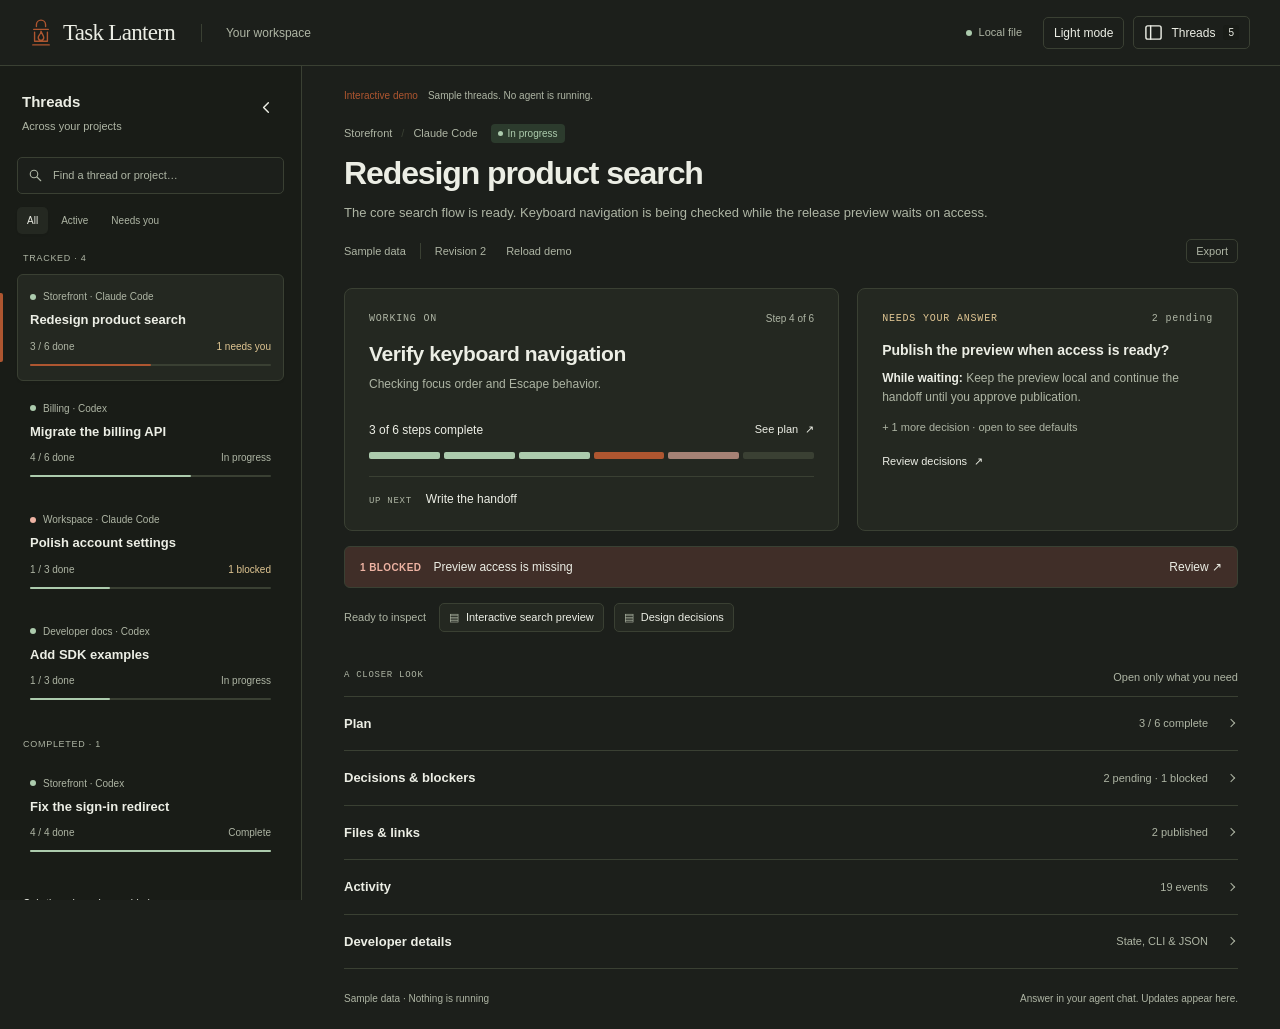
==== commit a372598e: "Move threads left and add a narrated animated launch demo" ====
--- a/examples/demo-dark.html
+++ b/examples/demo-dark.html
@@ -230,7 +230,7 @@
 }
 .workspace {
   display: grid;
-  grid-template-columns: minmax(0, 1fr) 302px;
+  grid-template-columns: 302px minmax(0, 1fr);
   align-items: start;
   min-height: calc(100vh - 66px);
 }
@@ -855,7 +855,7 @@
   height: 100vh;
   height: calc(100dvh - 66px);
   background: var(--sidebar);
-  border-left: 1px solid var(--line);
+  border-right: 1px solid var(--line);
   padding: 25px 17px 18px;
   display: flex;
   flex-direction: column;
@@ -1189,7 +1189,7 @@
     padding: 27px 26px 22px;
   }
   .workspace {
-    grid-template-columns: minmax(0, 1fr) 270px;
+    grid-template-columns: 270px minmax(0, 1fr);
   }
   .at-a-glance {
     grid-template-columns: 1fr;
@@ -1248,13 +1248,13 @@
   }
   .thread-sidebar {
     position: fixed;
-    right: 0;
+    left: 0;
     top: 58px;
     height: calc(100dvh - 58px);
     width: min(330px, 88vw);
     z-index: 12;
-    border-left: 1px solid var(--line);
-    box-shadow: -12px 0 35px #00000012;
+    border-right: 1px solid var(--line);
+    box-shadow: 12px 0 35px #00000012;
   }
   .workspace:not(.sidebar-closed) #sidebar-backdrop {
     display: block;
@@ -1391,12 +1391,55 @@
         >
           <svg viewBox="0 0 20 20" aria-hidden="true">
             <rect x="2" y="3" width="16" height="14" rx="2" />
-            <path d="M13 3v14" /></svg
+            <path d="M7 3v14" /></svg
           >Threads <span id="thread-count"></span>
         </button>
       </div>
     </header>
     <div class="workspace" id="workspace">
+      <aside
+        id="thread-sidebar"
+        class="thread-sidebar"
+        aria-label="Tracked threads"
+      >
+        <div class="sidebar-heading">
+          <div>
+            <h2>Threads</h2>
+            <p id="sidebar-caption">Across your projects</p>
+          </div>
+          <button id="close-threads" aria-label="Collapse threads">
+            <svg viewBox="0 0 20 20" aria-hidden="true">
+              <path d="m13 5-5 5 5 5" />
+            </svg>
+          </button>
+        </div>
+        <label class="thread-search"
+          ><svg viewBox="0 0 20 20" aria-hidden="true">
+            <circle cx="8" cy="8" r="5" />
+            <path d="m12 12 5 5" /></svg
+          ><span class="sr-only">Find a thread or project</span
+          ><input
+            id="thread-search"
+            type="search"
+            placeholder="Find a thread or project…"
+            autocomplete="off"
+        /></label>
+        <div class="thread-filters" aria-label="Filter threads">
+          <button data-thread-filter="all" aria-pressed="true">All</button
+          ><button data-thread-filter="active" aria-pressed="false">
+            Active</button
+          ><button data-thread-filter="attention" aria-pressed="false">
+            Needs you
+          </button>
+        </div>
+        <nav id="thread-list" aria-label="Choose a tracked thread"></nav>
+        <p id="no-threads" class="empty" hidden>No matching threads.</p>
+        <div class="sidebar-footer">
+          <span class="scope-indicator">Only threads you’ve enabled</span>
+          <p>Snapshots from your agents. No server required.</p>
+          <button id="density">Roomier rows</button>
+        </div>
+      </aside>
       <main id="main" tabindex="-1">
         <div class="page">
           <div id="demo-note" class="demo-note" hidden>
@@ -1605,49 +1648,6 @@
         aria-label="Close thread sidebar"
         hidden
       ></button>
-      <aside
-        id="thread-sidebar"
-        class="thread-sidebar"
-        aria-label="Tracked threads"
-      >
-        <div class="sidebar-heading">
-          <div>
-            <h2>Threads</h2>
-            <p id="sidebar-caption">Across your projects</p>
-          </div>
-          <button id="close-threads" aria-label="Collapse threads">
-            <svg viewBox="0 0 20 20" aria-hidden="true">
-              <path d="m7 5 5 5-5 5" />
-            </svg>
-          </button>
-        </div>
-        <label class="thread-search"
-          ><svg viewBox="0 0 20 20" aria-hidden="true">
-            <circle cx="8" cy="8" r="5" />
-            <path d="m12 12 5 5" /></svg
-          ><span class="sr-only">Find a thread or project</span
-          ><input
-            id="thread-search"
-            type="search"
-            placeholder="Find a thread or project…"
-            autocomplete="off"
-        /></label>
-        <div class="thread-filters" aria-label="Filter threads">
-          <button data-thread-filter="all" aria-pressed="true">All</button
-          ><button data-thread-filter="active" aria-pressed="false">
-            Active</button
-          ><button data-thread-filter="attention" aria-pressed="false">
-            Needs you
-          </button>
-        </div>
-        <nav id="thread-list" aria-label="Choose a tracked thread"></nav>
-        <p id="no-threads" class="empty" hidden>No matching threads.</p>
-        <div class="sidebar-footer">
-          <span class="scope-indicator">Only threads you’ve enabled</span>
-          <p>Snapshots from your agents. No server required.</p>
-          <button id="density">Roomier rows</button>
-        </div>
-      </aside>
     </div>
     <div id="toast" role="status" aria-live="polite" hidden></div>
     <dialog id="export-dialog" aria-labelledby="export-title">
@@ -1676,7 +1676,7 @@
       <textarea id="copy-text" readonly aria-label="Text to copy"></textarea>
     </dialog>
     <script id="state" type="application/json">
-      {"workspace_version": 1, "threads": [{"version": 2, "run": "20260927-100651-abbe741d", "revision": 2, "started_at": "2026-09-27T10:06:51+00:00", "updated_at": "2026-09-27T10:06:51+00:00", "history": [{"revision": 1, "at": "2026-09-27T10:06:51+00:00", "panel": "run", "label": "summary", "before": "Preparing the plan.", "after": "Preparing the implementation plan.", "kind": "updated"}, {"revision": 1, "at": "2026-09-27T10:06:51+00:00", "panel": "tasks", "label": "Map the current search flow", "before": "", "after": "todo", "kind": "added"}, {"revision": 1, "at": "2026-09-27T10:06:51+00:00", "panel": "tasks", "label": "Design the result states", "before": "", "after": "todo", "kind": "added"}, {"revision": 1, "at": "2026-09-27T10:06:51+00:00", "panel": "tasks", "label": "Build the search interface", "before": "", "after": "todo", "kind": "added"}, {"revision": 1, "at": "2026-09-27T10:06:51+00:00", "panel": "tasks", "label": "Verify keyboard navigation", "before": "", "after": "todo", "kind": "added"}, {"revision": 1, "at": "2026-09-27T10:06:51+00:00", "panel": "tasks", "label": "Prepare the release preview", "before": "", "after": "todo", "kind": "added"}, {"revision": 1, "at": "2026-09-27T10:06:51+00:00", "panel": "tasks", "label": "Write the handoff", "before": "", "after": "todo", "kind": "added"}, {"revision": 2, "at": "2026-09-27T10:06:51+00:00", "panel": "run", "label": "summary", "before": "Preparing the implementation plan.", "after": "The core search flow is ready. Keyboard navigation is being checked while the release preview waits on access.", "kind": "updated"}, {"revision": 2, "at": "2026-09-27T10:06:51+00:00", "panel": "tasks", "label": "Map the current search flow", "before": "todo", "after": "done", "kind": "status"}, {"revision": 2, "at": "2026-09-27T10:06:51+00:00", "panel": "tasks", "label": "Design the result states", "before": "todo", "after": "done", "kind": "status"}, {"revision": 2, "at": "2026-09-27T10:06:51+00:00", "panel": "tasks", "label": "Build the search interface", "before": "todo", "after": "done", "kind": "status"}, {"revision": 2, "at": "2026-09-27T10:06:51+00:00", "panel": "tasks", "label": "Verify keyboard navigation", "before": "todo", "after": "doing", "kind": "status"}, {"revision": 2, "at": "2026-09-27T10:06:51+00:00", "panel": "tasks", "label": "Prepare the release preview", "before": "todo", "after": "blocked", "kind": "status"}, {"revision": 2, "at": "2026-09-27T10:06:51+00:00", "panel": "tasks", "label": "Write the handoff", "before": "", "after": "Details changed", "kind": "updated"}, {"revision": 2, "at": "2026-09-27T10:06:51+00:00", "panel": "questions", "label": "Should result rows be more compact?", "before": "", "after": "pending", "kind": "added"}, {"revision": 2, "at": "2026-09-27T10:06:51+00:00", "panel": "questions", "label": "Publish the preview when access is ready?", "before": "", "after": "pending", "kind": "added"}, {"revision": 2, "at": "2026-09-27T10:06:51+00:00", "panel": "blockers", "label": "Preview access is missing", "before": "", "after": "open", "kind": "added"}, {"revision": 2, "at": "2026-09-27T10:06:51+00:00", "panel": "deliverables", "label": "Interactive search preview", "before": "", "after": "preview/search.html", "kind": "added"}, {"revision": 2, "at": "2026-09-27T10:06:51+00:00", "panel": "deliverables", "label": "Design decisions", "before": "", "after": "docs/search-decisions.md", "kind": "added"}], "host": "claude", "thread_id": null, "style": {"theme": "dark", "density": "dense", "accent": "#ae5630"}, "snapshot": {"title": "Redesign product search", "summary": "The core search flow is ready. Keyboard navigation is being checked while the release preview waits on access.", "phase": "active", "tasks": [{"id": "audit", "title": "Map the current search flow", "status": "done", "detail": "Found three friction points across desktop and mobile."}, {"id": "design", "title": "Design the result states", "status": "done", "detail": "Empty, loading, and no-result states are covered."}, {"id": "build", "title": "Build the search interface", "status": "done", "detail": "The local preview is ready to inspect."}, {"id": "keyboard", "title": "Verify keyboard navigation", "status": "doing", "detail": "Checking focus order and Escape behavior."}, {"id": "release", "title": "Prepare the release preview", "status": "blocked", "detail": "Waiting for access to the preview environment."}, {"id": "handoff", "title": "Write the handoff", "status": "todo", "detail": "Include validation results and remaining decisions."}], "questions": [{"id": "density", "question": "Should result rows be more compact?", "status": "pending", "requires_answer": false, "default": "Keep the current airy spacing. Easy to change later.", "answer": ""}, {"id": "publish", "question": "Publish the preview when access is ready?", "status": "pending", "requires_answer": true, "default": "Keep the preview local and continue the handoff until you approve publication.", "answer": ""}], "blockers": [{"id": "access", "title": "Preview access is missing", "status": "open", "detail": "Release preparation is waiting. Local checks can continue."}], "deliverables": [{"id": "preview", "title": "Interactive search preview", "path": "preview/search.html", "detail": "Desktop and mobile states, ready for review."}, {"id": "notes", "title": "Design decisions", "path": "docs/search-decisions.md", "detail": "The rationale behind the new result layout."}]}, "demo": true, "project_name": "Storefront", "key": "e7b789f2f7a42eafc9fb6d4f", "project": "Storefront", "presentation": {"eyebrow": "WORKSPACE / CURRENT RUN", "order": ["tasks", "questions", "blockers", "deliverables"], "layout": "board"}, "custom_css": "", "commands": {"status": "python3 /path/to/dashboard.py --project /path/to/project status 20260927-100651-abbe741d", "patch": "python3 /path/to/dashboard.py --project /path/to/project patch 20260927-100651-abbe741d --input patch.json --expected-revision 2", "render": "python3 /path/to/dashboard.py --project /path/to/project render 20260927-100651-abbe741d"}}, {"version": 2, "run": "20260927-100651-b2805994", "revision": 2, "started_at": "2026-09-27T10:06:51+00:00", "updated_at": "2026-09-27T10:06:51+00:00", "history": [{"revision": 1, "at": "2026-09-27T10:06:51+00:00", "panel": "run", "label": "summary", "before": "Preparing the plan.", "after": "Preparing the implementation plan.", "kind": "updated"}, {"revision": 1, "at": "2026-09-27T10:06:51+00:00", "panel": "tasks", "label": "Map existing endpoints", "before": "", "after": "todo", "kind": "added"}, {"revision": 1, "at": "2026-09-27T10:06:51+00:00", "panel": "tasks", "label": "Add typed request models", "before": "", "after": "todo", "kind": "added"}, {"revision": 1, "at": "2026-09-27T10:06:51+00:00", "panel": "tasks", "label": "Migrate subscription routes", "before": "", "after": "todo", "kind": "added"}, {"revision": 1, "at": "2026-09-27T10:06:51+00:00", "panel": "tasks", "label": "Update webhook handlers", "before": "", "after": "todo", "kind": "added"}, {"revision": 1, "at": "2026-09-27T10:06:51+00:00", "panel": "tasks", "label": "Check webhook retries", "before": "", "after": "todo", "kind": "added"}, {"revision": 1, "at": "2026-09-27T10:06:51+00:00", "panel": "tasks", "label": "Write the migration guide", "before": "", "after": "todo", "kind": "added"}, {"revision": 2, "at": "2026-09-27T10:06:51+00:00", "panel": "run", "label": "summary", "before": "Preparing the implementation plan.", "after": "The new endpoints are in place. Checking webhook retries before the final handoff.", "kind": "updated"}, {"revision": 2, "at": "2026-09-27T10:06:51+00:00", "panel": "tasks", "label": "Map existing endpoints", "before": "todo", "after": "done", "kind": "status"}, {"revision": 2, "at": "2026-09-27T10:06:51+00:00", "panel": "tasks", "label": "Add typed request models", "before": "todo", "after": "done", "kind": "status"}, {"revision": 2, "at": "2026-09-27T10:06:51+00:00", "panel": "tasks", "label": "Migrate subscription routes", "before": "todo", "after": "done", "kind": "status"}, {"revision": 2, "at": "2026-09-27T10:06:51+00:00", "panel": "tasks", "label": "Update webhook handlers", "before": "todo", "after": "done", "kind": "status"}, {"revision": 2, "at": "2026-09-27T10:06:51+00:00", "panel": "tasks", "label": "Check webhook retries", "before": "todo", "after": "doing", "kind": "status"}, {"revision": 2, "at": "2026-09-27T10:06:51+00:00", "panel": "tasks", "label": "Write the migration guide", "before": "", "after": "Details changed", "kind": "updated"}, {"revision": 2, "at": "2026-09-27T10:06:51+00:00", "panel": "deliverables", "label": "API migration", "before": "", "after": "src/billing/routes.ts", "kind": "added"}], "host": "codex", "thread_id": null, "style": {"theme": "dark", "density": "dense", "accent": "#ae5630"}, "snapshot": {"summary": "The new endpoints are in place. Checking webhook retries before the final handoff.", "phase": "active", "tasks": [{"id": "0", "title": "Map existing endpoints", "status": "done", "detail": "Routes and consumers are documented."}, {"id": "1", "title": "Add typed request models", "status": "done", "detail": "Validated payloads cover every endpoint."}, {"id": "2", "title": "Migrate subscription routes", "status": "done", "detail": "Existing behavior is preserved."}, {"id": "3", "title": "Update webhook handlers", "status": "done", "detail": "Events use the new interface."}, {"id": "4", "title": "Check webhook retries", "status": "doing", "detail": "Verifying idempotency when the same event arrives twice."}, {"id": "5", "title": "Write the migration guide", "status": "todo", "detail": "Document changes for SDK consumers."}], "questions": [], "blockers": [], "deliverables": [{"id": "api", "title": "API migration", "path": "src/billing/routes.ts", "detail": "Updated subscription routes."}], "title": "Migrate the billing API"}, "demo": true, "project_name": "Billing", "key": "1982f074ecddb157b4c649bb", "project": "Billing", "presentation": {"eyebrow": "WORKSPACE / CURRENT RUN", "order": ["tasks", "questions", "blockers", "deliverables"], "layout": "board"}, "custom_css": "", "commands": {"status": "python3 /path/to/dashboard.py --project /path/to/project status 20260927-100651-b2805994", "patch": "python3 /path/to/dashboard.py --project /path/to/project patch 20260927-100651-b2805994 --input patch.json --expected-revision 2", "render": "python3 /path/to/dashboard.py --project /path/to/project render 20260927-100651-b2805994"}}, {"version": 2, "run": "20260927-100651-09d0f4ff", "revision": 2, "started_at": "2026-09-27T10:06:51+00:00", "updated_at": "2026-09-27T10:06:51+00:00", "history": [{"revision": 1, "at": "2026-09-27T10:06:51+00:00", "panel": "run", "label": "summary", "before": "Preparing the plan.", "after": "Preparing the implementation plan.", "kind": "updated"}, {"revision": 1, "at": "2026-09-27T10:06:51+00:00", "panel": "tasks", "label": "Build profile settings", "before": "", "after": "todo", "kind": "added"}, {"revision": 1, "at": "2026-09-27T10:06:51+00:00", "panel": "tasks", "label": "Verify email changes", "before": "", "after": "todo", "kind": "added"}, {"revision": 1, "at": "2026-09-27T10:06:51+00:00", "panel": "tasks", "label": "Check all settings flows", "before": "", "after": "todo", "kind": "added"}, {"revision": 2, "at": "2026-09-27T10:06:51+00:00", "panel": "run", "label": "summary", "before": "Preparing the implementation plan.", "after": "Profile settings are ready. Email verification is waiting for test credentials.", "kind": "updated"}, {"revision": 2, "at": "2026-09-27T10:06:51+00:00", "panel": "run", "label": "phase", "before": "active", "after": "blocked", "kind": "updated"}, {"revision": 2, "at": "2026-09-27T10:06:51+00:00", "panel": "tasks", "label": "Build profile settings", "before": "todo", "after": "done", "kind": "status"}, {"revision": 2, "at": "2026-09-27T10:06:51+00:00", "panel": "tasks", "label": "Verify email changes", "before": "todo", "after": "blocked", "kind": "status"}, {"revision": 2, "at": "2026-09-27T10:06:51+00:00", "panel": "tasks", "label": "Check all settings flows", "before": "", "after": "Details changed", "kind": "updated"}, {"revision": 2, "at": "2026-09-27T10:06:51+00:00", "panel": "blockers", "label": "Email sandbox key needed", "before": "", "after": "open", "kind": "added"}], "host": "claude", "thread_id": null, "style": {"theme": "dark", "density": "dense", "accent": "#ae5630"}, "snapshot": {"summary": "Profile settings are ready. Email verification is waiting for test credentials.", "phase": "blocked", "tasks": [{"id": "profile", "title": "Build profile settings", "status": "done", "detail": "Name and avatar changes are covered."}, {"id": "email", "title": "Verify email changes", "status": "blocked", "detail": "The email provider's sandbox key is missing."}, {"id": "tests", "title": "Check all settings flows", "status": "todo", "detail": "Run through save and error states."}], "questions": [], "blockers": [{"id": "key", "title": "Email sandbox key needed", "status": "open", "detail": "Add a sandbox credential in your agent session. Local UI checks can continue."}], "deliverables": [], "title": "Polish account settings"}, "demo": true, "project_name": "Workspace", "key": "db42842588e2bbe7f33eaa65", "project": "Workspace", "presentation": {"eyebrow": "WORKSPACE / CURRENT RUN", "order": ["tasks", "questions", "blockers", "deliverables"], "layout": "board"}, "custom_css": "", "commands": {"status": "python3 /path/to/dashboard.py --project /path/to/project status 20260927-100651-09d0f4ff", "patch": "python3 /path/to/dashboard.py --project /path/to/project patch 20260927-100651-09d0f4ff --input patch.json --expected-revision 2", "render": "python3 /path/to/dashboard.py --project /path/to/project render 20260927-100651-09d0f4ff"}}, {"version": 2, "run": "20260927-100651-8214e302", "revision": 2, "started_at": "2026-09-27T10:06:51+00:00", "updated_at": "2026-09-27T10:06:51+00:00", "history": [{"revision": 1, "at": "2026-09-27T10:06:51+00:00", "panel": "run", "label": "summary", "before": "Preparing the plan.", "after": "Preparing the implementation plan.", "kind": "updated"}, {"revision": 1, "at": "2026-09-27T10:06:51+00:00", "panel": "tasks", "label": "Write the quickstart", "before": "", "after": "todo", "kind": "added"}, {"revision": 1, "at": "2026-09-27T10:06:51+00:00", "panel": "tasks", "label": "Add pagination examples", "before": "", "after": "todo", "kind": "added"}, {"revision": 1, "at": "2026-09-27T10:06:51+00:00", "panel": "tasks", "label": "Verify example snippets", "before": "", "after": "todo", "kind": "added"}, {"revision": 2, "at": "2026-09-27T10:06:51+00:00", "panel": "run", "label": "summary", "before": "Preparing the implementation plan.", "after": "The quickstart is ready. Adding examples for pagination and error handling.", "kind": "updated"}, {"revision": 2, "at": "2026-09-27T10:06:51+00:00", "panel": "tasks", "label": "Write the quickstart", "before": "todo", "after": "done", "kind": "status"}, {"revision": 2, "at": "2026-09-27T10:06:51+00:00", "panel": "tasks", "label": "Add pagination examples", "before": "todo", "after": "doing", "kind": "status"}, {"revision": 2, "at": "2026-09-27T10:06:51+00:00", "panel": "tasks", "label": "Verify example snippets", "before": "", "after": "Details changed", "kind": "updated"}], "host": "codex", "thread_id": null, "style": {"theme": "dark", "density": "dense", "accent": "#ae5630"}, "snapshot": {"summary": "The quickstart is ready. Adding examples for pagination and error handling.", "phase": "active", "tasks": [{"id": "quickstart", "title": "Write the quickstart", "status": "done", "detail": "Setup and the first request are covered."}, {"id": "examples", "title": "Add pagination examples", "status": "doing", "detail": "Showing how to retrieve each page of results."}, {"id": "review", "title": "Verify example snippets", "status": "todo", "detail": "Execute each example before handing off."}], "questions": [], "blockers": [], "deliverables": [], "title": "Add SDK examples"}, "demo": true, "project_name": "Developer docs", "key": "b56150345427345732d0837f", "project": "Developer docs", "presentation": {"eyebrow": "WORKSPACE / CURRENT RUN", "order": ["tasks", "questions", "blockers", "deliverables"], "layout": "board"}, "custom_css": "", "commands": {"status": "python3 /path/to/dashboard.py --project /path/to/project status 20260927-100651-8214e302", "patch": "python3 /path/to/dashboard.py --project /path/to/project patch 20260927-100651-8214e302 --input patch.json --expected-revision 2", "render": "python3 /path/to/dashboard.py --project /path/to/project render 20260927-100651-8214e302"}}, {"version": 2, "run": "20260927-100651-ac44f1ca", "revision": 2, "started_at": "2026-09-27T10:06:51+00:00", "updated_at": "2026-09-27T10:06:51+00:00", "history": [{"revision": 1, "at": "2026-09-27T10:06:51+00:00", "panel": "run", "label": "summary", "before": "Preparing the plan.", "after": "Preparing the implementation plan.", "kind": "updated"}, {"revision": 1, "at": "2026-09-27T10:06:51+00:00", "panel": "tasks", "label": "Reproduce the redirect", "before": "", "after": "todo", "kind": "added"}, {"revision": 1, "at": "2026-09-27T10:06:51+00:00", "panel": "tasks", "label": "Preserve the return path", "before": "", "after": "todo", "kind": "added"}, {"revision": 1, "at": "2026-09-27T10:06:51+00:00", "panel": "tasks", "label": "Add a regression check", "before": "", "after": "todo", "kind": "added"}, {"revision": 1, "at": "2026-09-27T10:06:51+00:00", "panel": "tasks", "label": "Write the handoff", "before": "", "after": "todo", "kind": "added"}, {"revision": 2, "at": "2026-09-27T10:06:51+00:00", "panel": "run", "label": "summary", "before": "Preparing the implementation plan.", "after": "The redirect keeps the intended destination. The regression check and handoff are complete.", "kind": "updated"}, {"revision": 2, "at": "2026-09-27T10:06:51+00:00", "panel": "run", "label": "phase", "before": "active", "after": "complete", "kind": "updated"}, {"revision": 2, "at": "2026-09-27T10:06:51+00:00", "panel": "tasks", "label": "Reproduce the redirect", "before": "todo", "after": "done", "kind": "status"}, {"revision": 2, "at": "2026-09-27T10:06:51+00:00", "panel": "tasks", "label": "Preserve the return path", "before": "todo", "after": "done", "kind": "status"}, {"revision": 2, "at": "2026-09-27T10:06:51+00:00", "panel": "tasks", "label": "Add a regression check", "before": "todo", "after": "done", "kind": "status"}, {"revision": 2, "at": "2026-09-27T10:06:51+00:00", "panel": "tasks", "label": "Write the handoff", "before": "todo", "after": "done", "kind": "status"}, {"revision": 2, "at": "2026-09-27T10:06:51+00:00", "panel": "deliverables", "label": "Redirect fix", "before": "", "after": "src/auth/redirect.ts", "kind": "added"}], "host": "codex", "thread_id": null, "style": {"theme": "dark", "density": "dense", "accent": "#ae5630"}, "snapshot": {"summary": "The redirect keeps the intended destination. The regression check and handoff are complete.", "phase": "complete", "tasks": [{"id": "0", "title": "Reproduce the redirect", "status": "done", "detail": "Verified in this fictional example."}, {"id": "1", "title": "Preserve the return path", "status": "done", "detail": "Verified in this fictional example."}, {"id": "2", "title": "Add a regression check", "status": "done", "detail": "Verified in this fictional example."}, {"id": "3", "title": "Write the handoff", "status": "done", "detail": "Verified in this fictional example."}], "questions": [], "blockers": [], "deliverables": [{"id": "fix", "title": "Redirect fix", "path": "src/auth/redirect.ts", "detail": "Preserves the requested destination."}], "title": "Fix the sign-in redirect"}, "demo": true, "project_name": "Storefront", "key": "95917988552eded720c6db0e", "project": "Storefront", "presentation": {"eyebrow": "WORKSPACE / CURRENT RUN", "order": ["tasks", "questions", "blockers", "deliverables"], "layout": "board"}, "custom_css": "", "commands": {"status": "python3 /path/to/dashboard.py --project /path/to/project status 20260927-100651-ac44f1ca", "patch": "python3 /path/to/dashboard.py --project /path/to/project patch 20260927-100651-ac44f1ca --input patch.json --expected-revision 2", "render": "python3 /path/to/dashboard.py --project /path/to/project render 20260927-100651-ac44f1ca"}}], "selected": "e7b789f2f7a42eafc9fb6d4f", "scope": "all", "demo": true, "unreadable": []}
+      {"workspace_version": 1, "threads": [{"version": 2, "run": "20260927-103703-6e21c7ee", "revision": 2, "started_at": "2026-09-27T10:37:03+00:00", "updated_at": "2026-09-27T10:37:03+00:00", "history": [{"revision": 1, "at": "2026-09-27T10:37:03+00:00", "panel": "run", "label": "summary", "before": "Preparing the plan.", "after": "Preparing the implementation plan.", "kind": "updated"}, {"revision": 1, "at": "2026-09-27T10:37:03+00:00", "panel": "tasks", "label": "Map the current search flow", "before": "", "after": "todo", "kind": "added"}, {"revision": 1, "at": "2026-09-27T10:37:03+00:00", "panel": "tasks", "label": "Design the result states", "before": "", "after": "todo", "kind": "added"}, {"revision": 1, "at": "2026-09-27T10:37:03+00:00", "panel": "tasks", "label": "Build the search interface", "before": "", "after": "todo", "kind": "added"}, {"revision": 1, "at": "2026-09-27T10:37:03+00:00", "panel": "tasks", "label": "Verify keyboard navigation", "before": "", "after": "todo", "kind": "added"}, {"revision": 1, "at": "2026-09-27T10:37:03+00:00", "panel": "tasks", "label": "Prepare the release preview", "before": "", "after": "todo", "kind": "added"}, {"revision": 1, "at": "2026-09-27T10:37:03+00:00", "panel": "tasks", "label": "Write the handoff", "before": "", "after": "todo", "kind": "added"}, {"revision": 2, "at": "2026-09-27T10:37:03+00:00", "panel": "run", "label": "summary", "before": "Preparing the implementation plan.", "after": "The core search flow is ready. Keyboard navigation is being checked while the release preview waits on access.", "kind": "updated"}, {"revision": 2, "at": "2026-09-27T10:37:03+00:00", "panel": "tasks", "label": "Map the current search flow", "before": "todo", "after": "done", "kind": "status"}, {"revision": 2, "at": "2026-09-27T10:37:03+00:00", "panel": "tasks", "label": "Design the result states", "before": "todo", "after": "done", "kind": "status"}, {"revision": 2, "at": "2026-09-27T10:37:03+00:00", "panel": "tasks", "label": "Build the search interface", "before": "todo", "after": "done", "kind": "status"}, {"revision": 2, "at": "2026-09-27T10:37:03+00:00", "panel": "tasks", "label": "Verify keyboard navigation", "before": "todo", "after": "doing", "kind": "status"}, {"revision": 2, "at": "2026-09-27T10:37:03+00:00", "panel": "tasks", "label": "Prepare the release preview", "before": "todo", "after": "blocked", "kind": "status"}, {"revision": 2, "at": "2026-09-27T10:37:03+00:00", "panel": "tasks", "label": "Write the handoff", "before": "", "after": "Details changed", "kind": "updated"}, {"revision": 2, "at": "2026-09-27T10:37:03+00:00", "panel": "questions", "label": "Should result rows be more compact?", "before": "", "after": "pending", "kind": "added"}, {"revision": 2, "at": "2026-09-27T10:37:03+00:00", "panel": "questions", "label": "Publish the preview when access is ready?", "before": "", "after": "pending", "kind": "added"}, {"revision": 2, "at": "2026-09-27T10:37:03+00:00", "panel": "blockers", "label": "Preview access is missing", "before": "", "after": "open", "kind": "added"}, {"revision": 2, "at": "2026-09-27T10:37:03+00:00", "panel": "deliverables", "label": "Interactive search preview", "before": "", "after": "preview/search.html", "kind": "added"}, {"revision": 2, "at": "2026-09-27T10:37:03+00:00", "panel": "deliverables", "label": "Design decisions", "before": "", "after": "docs/search-decisions.md", "kind": "added"}], "host": "claude", "thread_id": null, "style": {"theme": "dark", "density": "dense", "accent": "#ae5630"}, "snapshot": {"title": "Redesign product search", "summary": "The core search flow is ready. Keyboard navigation is being checked while the release preview waits on access.", "phase": "active", "tasks": [{"id": "audit", "title": "Map the current search flow", "status": "done", "detail": "Found three friction points across desktop and mobile."}, {"id": "design", "title": "Design the result states", "status": "done", "detail": "Empty, loading, and no-result states are covered."}, {"id": "build", "title": "Build the search interface", "status": "done", "detail": "The local preview is ready to inspect."}, {"id": "keyboard", "title": "Verify keyboard navigation", "status": "doing", "detail": "Checking focus order and Escape behavior."}, {"id": "release", "title": "Prepare the release preview", "status": "blocked", "detail": "Waiting for access to the preview environment."}, {"id": "handoff", "title": "Write the handoff", "status": "todo", "detail": "Include validation results and remaining decisions."}], "questions": [{"id": "density", "question": "Should result rows be more compact?", "status": "pending", "requires_answer": false, "default": "Keep the current airy spacing. Easy to change later.", "answer": ""}, {"id": "publish", "question": "Publish the preview when access is ready?", "status": "pending", "requires_answer": true, "default": "Keep the preview local and continue the handoff until you approve publication.", "answer": ""}], "blockers": [{"id": "access", "title": "Preview access is missing", "status": "open", "detail": "Release preparation is waiting. Local checks can continue."}], "deliverables": [{"id": "preview", "title": "Interactive search preview", "path": "preview/search.html", "detail": "Desktop and mobile states, ready for review."}, {"id": "notes", "title": "Design decisions", "path": "docs/search-decisions.md", "detail": "The rationale behind the new result layout."}]}, "demo": true, "project_name": "Storefront", "key": "be90d43e3bb0d74307004b5b", "project": "Storefront", "presentation": {"eyebrow": "WORKSPACE / CURRENT RUN", "order": ["tasks", "questions", "blockers", "deliverables"], "layout": "board"}, "custom_css": "", "commands": {"status": "python3 /path/to/dashboard.py --project /path/to/project status 20260927-103703-6e21c7ee", "patch": "python3 /path/to/dashboard.py --project /path/to/project patch 20260927-103703-6e21c7ee --input patch.json --expected-revision 2", "render": "python3 /path/to/dashboard.py --project /path/to/project render 20260927-103703-6e21c7ee"}}, {"version": 2, "run": "20260927-103703-b4a6172e", "revision": 2, "started_at": "2026-09-27T10:37:03+00:00", "updated_at": "2026-09-27T10:37:03+00:00", "history": [{"revision": 1, "at": "2026-09-27T10:37:03+00:00", "panel": "run", "label": "summary", "before": "Preparing the plan.", "after": "Preparing the implementation plan.", "kind": "updated"}, {"revision": 1, "at": "2026-09-27T10:37:03+00:00", "panel": "tasks", "label": "Map existing endpoints", "before": "", "after": "todo", "kind": "added"}, {"revision": 1, "at": "2026-09-27T10:37:03+00:00", "panel": "tasks", "label": "Add typed request models", "before": "", "after": "todo", "kind": "added"}, {"revision": 1, "at": "2026-09-27T10:37:03+00:00", "panel": "tasks", "label": "Migrate subscription routes", "before": "", "after": "todo", "kind": "added"}, {"revision": 1, "at": "2026-09-27T10:37:03+00:00", "panel": "tasks", "label": "Update webhook handlers", "before": "", "after": "todo", "kind": "added"}, {"revision": 1, "at": "2026-09-27T10:37:03+00:00", "panel": "tasks", "label": "Check webhook retries", "before": "", "after": "todo", "kind": "added"}, {"revision": 1, "at": "2026-09-27T10:37:03+00:00", "panel": "tasks", "label": "Write the migration guide", "before": "", "after": "todo", "kind": "added"}, {"revision": 2, "at": "2026-09-27T10:37:03+00:00", "panel": "run", "label": "summary", "before": "Preparing the implementation plan.", "after": "The new endpoints are in place. Checking webhook retries before the final handoff.", "kind": "updated"}, {"revision": 2, "at": "2026-09-27T10:37:03+00:00", "panel": "tasks", "label": "Map existing endpoints", "before": "todo", "after": "done", "kind": "status"}, {"revision": 2, "at": "2026-09-27T10:37:03+00:00", "panel": "tasks", "label": "Add typed request models", "before": "todo", "after": "done", "kind": "status"}, {"revision": 2, "at": "2026-09-27T10:37:03+00:00", "panel": "tasks", "label": "Migrate subscription routes", "before": "todo", "after": "done", "kind": "status"}, {"revision": 2, "at": "2026-09-27T10:37:03+00:00", "panel": "tasks", "label": "Update webhook handlers", "before": "todo", "after": "done", "kind": "status"}, {"revision": 2, "at": "2026-09-27T10:37:03+00:00", "panel": "tasks", "label": "Check webhook retries", "before": "todo", "after": "doing", "kind": "status"}, {"revision": 2, "at": "2026-09-27T10:37:03+00:00", "panel": "tasks", "label": "Write the migration guide", "before": "", "after": "Details changed", "kind": "updated"}, {"revision": 2, "at": "2026-09-27T10:37:03+00:00", "panel": "deliverables", "label": "API migration", "before": "", "after": "src/billing/routes.ts", "kind": "added"}], "host": "codex", "thread_id": null, "style": {"theme": "dark", "density": "dense", "accent": "#ae5630"}, "snapshot": {"summary": "The new endpoints are in place. Checking webhook retries before the final handoff.", "phase": "active", "tasks": [{"id": "0", "title": "Map existing endpoints", "status": "done", "detail": "Routes and consumers are documented."}, {"id": "1", "title": "Add typed request models", "status": "done", "detail": "Validated payloads cover every endpoint."}, {"id": "2", "title": "Migrate subscription routes", "status": "done", "detail": "Existing behavior is preserved."}, {"id": "3", "title": "Update webhook handlers", "status": "done", "detail": "Events use the new interface."}, {"id": "4", "title": "Check webhook retries", "status": "doing", "detail": "Verifying idempotency when the same event arrives twice."}, {"id": "5", "title": "Write the migration guide", "status": "todo", "detail": "Document changes for SDK consumers."}], "questions": [], "blockers": [], "deliverables": [{"id": "api", "title": "API migration", "path": "src/billing/routes.ts", "detail": "Updated subscription routes."}], "title": "Migrate the billing API"}, "demo": true, "project_name": "Billing", "key": "519a49b1fcdf0a306fe129dc", "project": "Billing", "presentation": {"eyebrow": "WORKSPACE / CURRENT RUN", "order": ["tasks", "questions", "blockers", "deliverables"], "layout": "board"}, "custom_css": "", "commands": {"status": "python3 /path/to/dashboard.py --project /path/to/project status 20260927-103703-b4a6172e", "patch": "python3 /path/to/dashboard.py --project /path/to/project patch 20260927-103703-b4a6172e --input patch.json --expected-revision 2", "render": "python3 /path/to/dashboard.py --project /path/to/project render 20260927-103703-b4a6172e"}}, {"version": 2, "run": "20260927-103703-b9c5034a", "revision": 2, "started_at": "2026-09-27T10:37:03+00:00", "updated_at": "2026-09-27T10:37:03+00:00", "history": [{"revision": 1, "at": "2026-09-27T10:37:03+00:00", "panel": "run", "label": "summary", "before": "Preparing the plan.", "after": "Preparing the implementation plan.", "kind": "updated"}, {"revision": 1, "at": "2026-09-27T10:37:03+00:00", "panel": "tasks", "label": "Build profile settings", "before": "", "after": "todo", "kind": "added"}, {"revision": 1, "at": "2026-09-27T10:37:03+00:00", "panel": "tasks", "label": "Verify email changes", "before": "", "after": "todo", "kind": "added"}, {"revision": 1, "at": "2026-09-27T10:37:03+00:00", "panel": "tasks", "label": "Check all settings flows", "before": "", "after": "todo", "kind": "added"}, {"revision": 2, "at": "2026-09-27T10:37:03+00:00", "panel": "run", "label": "summary", "before": "Preparing the implementation plan.", "after": "Profile settings are ready. Email verification is waiting for test credentials.", "kind": "updated"}, {"revision": 2, "at": "2026-09-27T10:37:03+00:00", "panel": "run", "label": "phase", "before": "active", "after": "blocked", "kind": "updated"}, {"revision": 2, "at": "2026-09-27T10:37:03+00:00", "panel": "tasks", "label": "Build profile settings", "before": "todo", "after": "done", "kind": "status"}, {"revision": 2, "at": "2026-09-27T10:37:03+00:00", "panel": "tasks", "label": "Verify email changes", "before": "todo", "after": "blocked", "kind": "status"}, {"revision": 2, "at": "2026-09-27T10:37:03+00:00", "panel": "tasks", "label": "Check all settings flows", "before": "", "after": "Details changed", "kind": "updated"}, {"revision": 2, "at": "2026-09-27T10:37:03+00:00", "panel": "blockers", "label": "Email sandbox key needed", "before": "", "after": "open", "kind": "added"}], "host": "claude", "thread_id": null, "style": {"theme": "dark", "density": "dense", "accent": "#ae5630"}, "snapshot": {"summary": "Profile settings are ready. Email verification is waiting for test credentials.", "phase": "blocked", "tasks": [{"id": "profile", "title": "Build profile settings", "status": "done", "detail": "Name and avatar changes are covered."}, {"id": "email", "title": "Verify email changes", "status": "blocked", "detail": "The email provider's sandbox key is missing."}, {"id": "tests", "title": "Check all settings flows", "status": "todo", "detail": "Run through save and error states."}], "questions": [], "blockers": [{"id": "key", "title": "Email sandbox key needed", "status": "open", "detail": "Add a sandbox credential in your agent session. Local UI checks can continue."}], "deliverables": [], "title": "Polish account settings"}, "demo": true, "project_name": "Workspace", "key": "1069b0da81c47c9b121b68da", "project": "Workspace", "presentation": {"eyebrow": "WORKSPACE / CURRENT RUN", "order": ["tasks", "questions", "blockers", "deliverables"], "layout": "board"}, "custom_css": "", "commands": {"status": "python3 /path/to/dashboard.py --project /path/to/project status 20260927-103703-b9c5034a", "patch": "python3 /path/to/dashboard.py --project /path/to/project patch 20260927-103703-b9c5034a --input patch.json --expected-revision 2", "render": "python3 /path/to/dashboard.py --project /path/to/project render 20260927-103703-b9c5034a"}}, {"version": 2, "run": "20260927-103703-3f4b3459", "revision": 2, "started_at": "2026-09-27T10:37:03+00:00", "updated_at": "2026-09-27T10:37:03+00:00", "history": [{"revision": 1, "at": "2026-09-27T10:37:03+00:00", "panel": "run", "label": "summary", "before": "Preparing the plan.", "after": "Preparing the implementation plan.", "kind": "updated"}, {"revision": 1, "at": "2026-09-27T10:37:03+00:00", "panel": "tasks", "label": "Write the quickstart", "before": "", "after": "todo", "kind": "added"}, {"revision": 1, "at": "2026-09-27T10:37:03+00:00", "panel": "tasks", "label": "Add pagination examples", "before": "", "after": "todo", "kind": "added"}, {"revision": 1, "at": "2026-09-27T10:37:03+00:00", "panel": "tasks", "label": "Verify example snippets", "before": "", "after": "todo", "kind": "added"}, {"revision": 2, "at": "2026-09-27T10:37:03+00:00", "panel": "run", "label": "summary", "before": "Preparing the implementation plan.", "after": "The quickstart is ready. Adding examples for pagination and error handling.", "kind": "updated"}, {"revision": 2, "at": "2026-09-27T10:37:03+00:00", "panel": "tasks", "label": "Write the quickstart", "before": "todo", "after": "done", "kind": "status"}, {"revision": 2, "at": "2026-09-27T10:37:03+00:00", "panel": "tasks", "label": "Add pagination examples", "before": "todo", "after": "doing", "kind": "status"}, {"revision": 2, "at": "2026-09-27T10:37:03+00:00", "panel": "tasks", "label": "Verify example snippets", "before": "", "after": "Details changed", "kind": "updated"}], "host": "codex", "thread_id": null, "style": {"theme": "dark", "density": "dense", "accent": "#ae5630"}, "snapshot": {"summary": "The quickstart is ready. Adding examples for pagination and error handling.", "phase": "active", "tasks": [{"id": "quickstart", "title": "Write the quickstart", "status": "done", "detail": "Setup and the first request are covered."}, {"id": "examples", "title": "Add pagination examples", "status": "doing", "detail": "Showing how to retrieve each page of results."}, {"id": "review", "title": "Verify example snippets", "status": "todo", "detail": "Execute each example before handing off."}], "questions": [], "blockers": [], "deliverables": [], "title": "Add SDK examples"}, "demo": true, "project_name": "Developer docs", "key": "408bded4be4171a2731f52bd", "project": "Developer docs", "presentation": {"eyebrow": "WORKSPACE / CURRENT RUN", "order": ["tasks", "questions", "blockers", "deliverables"], "layout": "board"}, "custom_css": "", "commands": {"status": "python3 /path/to/dashboard.py --project /path/to/project status 20260927-103703-3f4b3459", "patch": "python3 /path/to/dashboard.py --project /path/to/project patch 20260927-103703-3f4b3459 --input patch.json --expected-revision 2", "render": "python3 /path/to/dashboard.py --project /path/to/project render 20260927-103703-3f4b3459"}}, {"version": 2, "run": "20260927-103703-20501f0d", "revision": 2, "started_at": "2026-09-27T10:37:03+00:00", "updated_at": "2026-09-27T10:37:03+00:00", "history": [{"revision": 1, "at": "2026-09-27T10:37:03+00:00", "panel": "run", "label": "summary", "before": "Preparing the plan.", "after": "Preparing the implementation plan.", "kind": "updated"}, {"revision": 1, "at": "2026-09-27T10:37:03+00:00", "panel": "tasks", "label": "Reproduce the redirect", "before": "", "after": "todo", "kind": "added"}, {"revision": 1, "at": "2026-09-27T10:37:03+00:00", "panel": "tasks", "label": "Preserve the return path", "before": "", "after": "todo", "kind": "added"}, {"revision": 1, "at": "2026-09-27T10:37:03+00:00", "panel": "tasks", "label": "Add a regression check", "before": "", "after": "todo", "kind": "added"}, {"revision": 1, "at": "2026-09-27T10:37:03+00:00", "panel": "tasks", "label": "Write the handoff", "before": "", "after": "todo", "kind": "added"}, {"revision": 2, "at": "2026-09-27T10:37:03+00:00", "panel": "run", "label": "summary", "before": "Preparing the implementation plan.", "after": "The redirect keeps the intended destination. The regression check and handoff are complete.", "kind": "updated"}, {"revision": 2, "at": "2026-09-27T10:37:03+00:00", "panel": "run", "label": "phase", "before": "active", "after": "complete", "kind": "updated"}, {"revision": 2, "at": "2026-09-27T10:37:03+00:00", "panel": "tasks", "label": "Reproduce the redirect", "before": "todo", "after": "done", "kind": "status"}, {"revision": 2, "at": "2026-09-27T10:37:03+00:00", "panel": "tasks", "label": "Preserve the return path", "before": "todo", "after": "done", "kind": "status"}, {"revision": 2, "at": "2026-09-27T10:37:03+00:00", "panel": "tasks", "label": "Add a regression check", "before": "todo", "after": "done", "kind": "status"}, {"revision": 2, "at": "2026-09-27T10:37:03+00:00", "panel": "tasks", "label": "Write the handoff", "before": "todo", "after": "done", "kind": "status"}, {"revision": 2, "at": "2026-09-27T10:37:03+00:00", "panel": "deliverables", "label": "Redirect fix", "before": "", "after": "src/auth/redirect.ts", "kind": "added"}], "host": "codex", "thread_id": null, "style": {"theme": "dark", "density": "dense", "accent": "#ae5630"}, "snapshot": {"summary": "The redirect keeps the intended destination. The regression check and handoff are complete.", "phase": "complete", "tasks": [{"id": "0", "title": "Reproduce the redirect", "status": "done", "detail": "Verified in this fictional example."}, {"id": "1", "title": "Preserve the return path", "status": "done", "detail": "Verified in this fictional example."}, {"id": "2", "title": "Add a regression check", "status": "done", "detail": "Verified in this fictional example."}, {"id": "3", "title": "Write the handoff", "status": "done", "detail": "Verified in this fictional example."}], "questions": [], "blockers": [], "deliverables": [{"id": "fix", "title": "Redirect fix", "path": "src/auth/redirect.ts", "detail": "Preserves the requested destination."}], "title": "Fix the sign-in redirect"}, "demo": true, "project_name": "Storefront", "key": "990325033f5861ae9b7dfcd5", "project": "Storefront", "presentation": {"eyebrow": "WORKSPACE / CURRENT RUN", "order": ["tasks", "questions", "blockers", "deliverables"], "layout": "board"}, "custom_css": "", "commands": {"status": "python3 /path/to/dashboard.py --project /path/to/project status 20260927-103703-20501f0d", "patch": "python3 /path/to/dashboard.py --project /path/to/project patch 20260927-103703-20501f0d --input patch.json --expected-revision 2", "render": "python3 /path/to/dashboard.py --project /path/to/project render 20260927-103703-20501f0d"}}], "selected": "be90d43e3bb0d74307004b5b", "scope": "all", "demo": true, "unreadable": []}
     </script>
     <script>
       "use strict";
